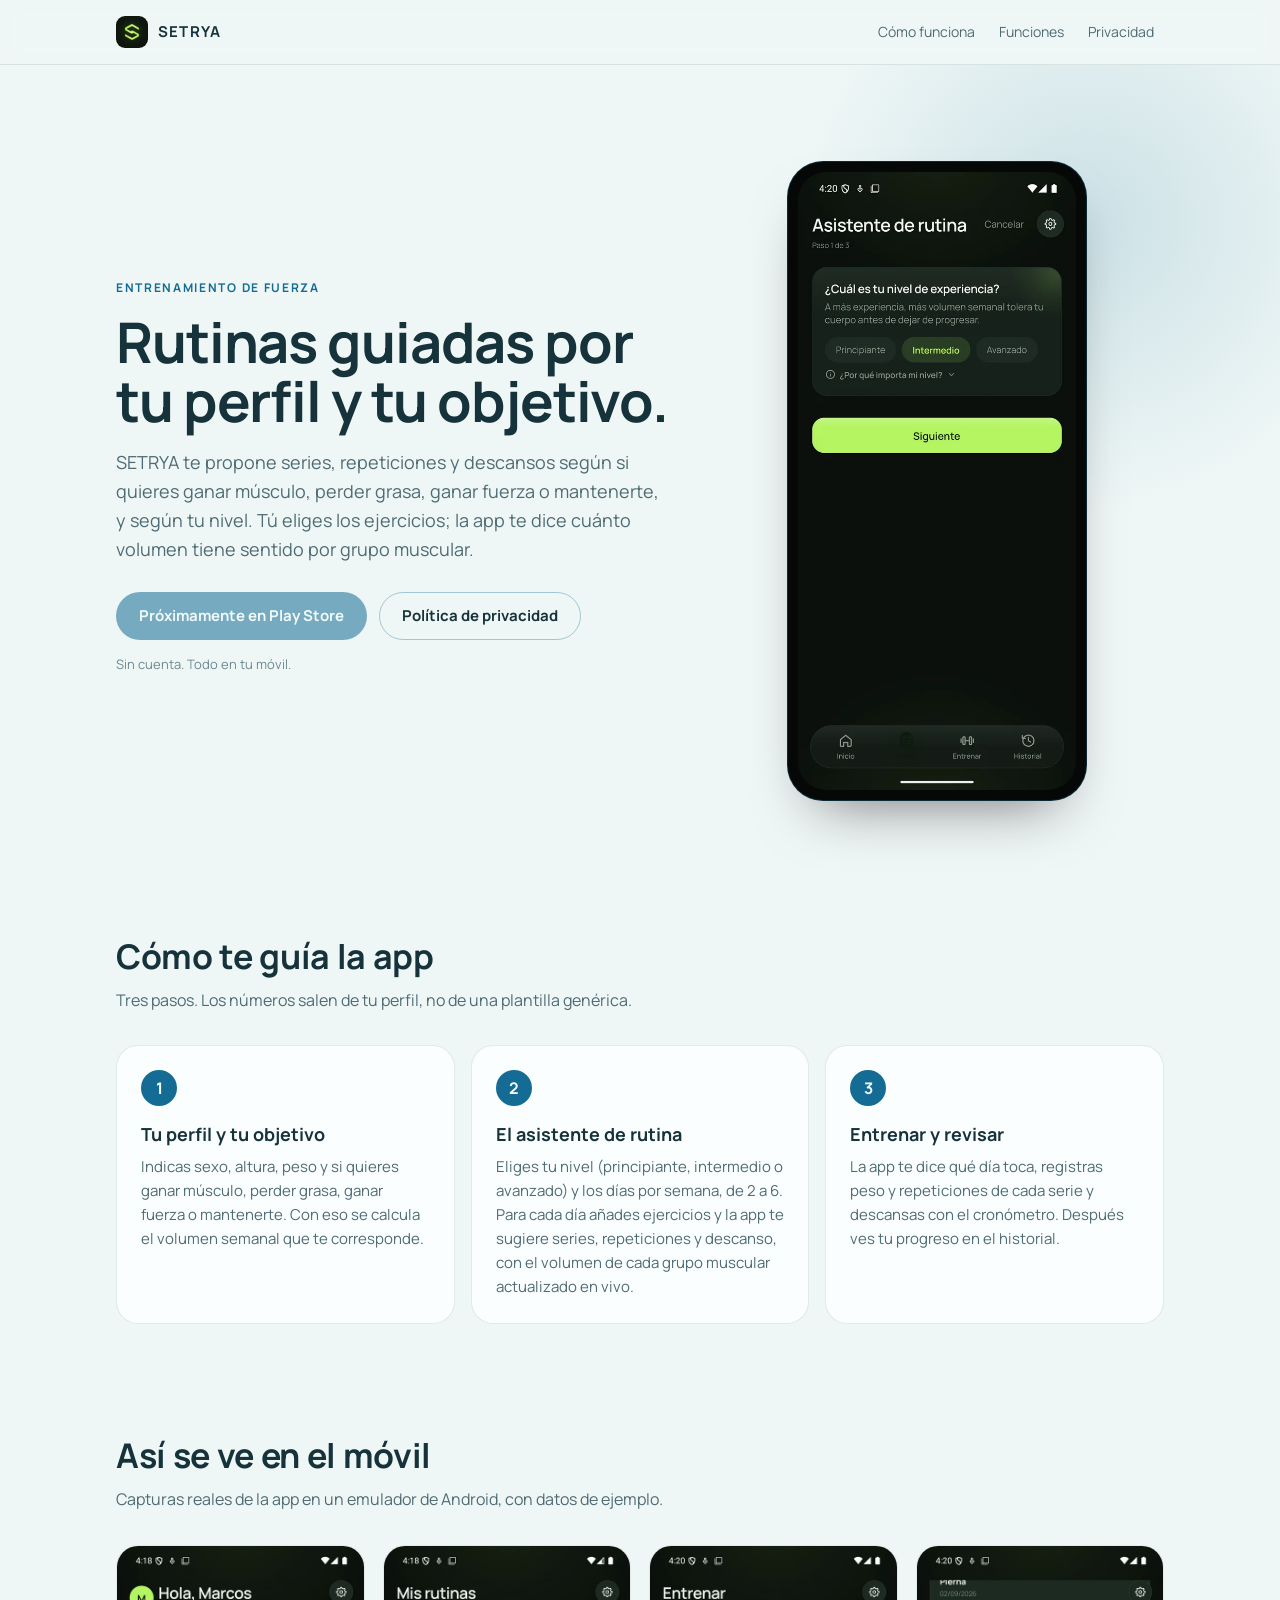
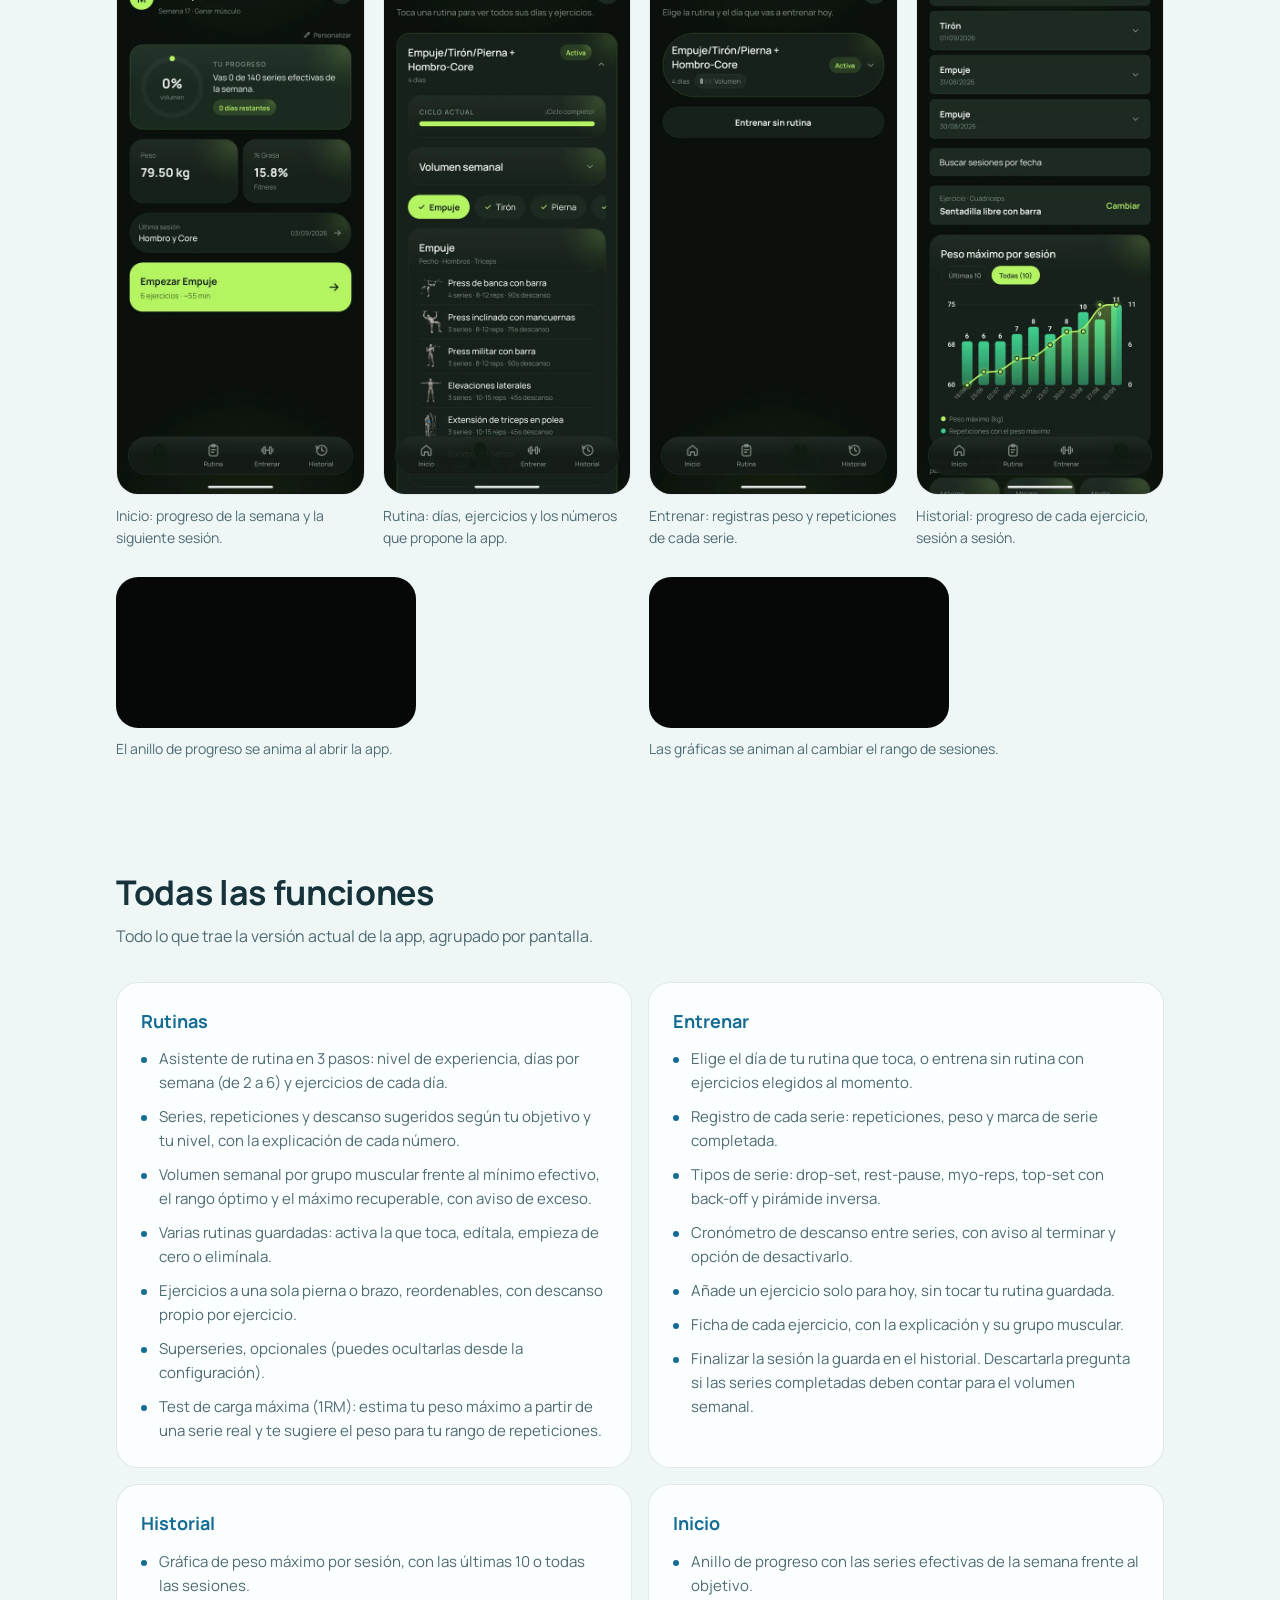
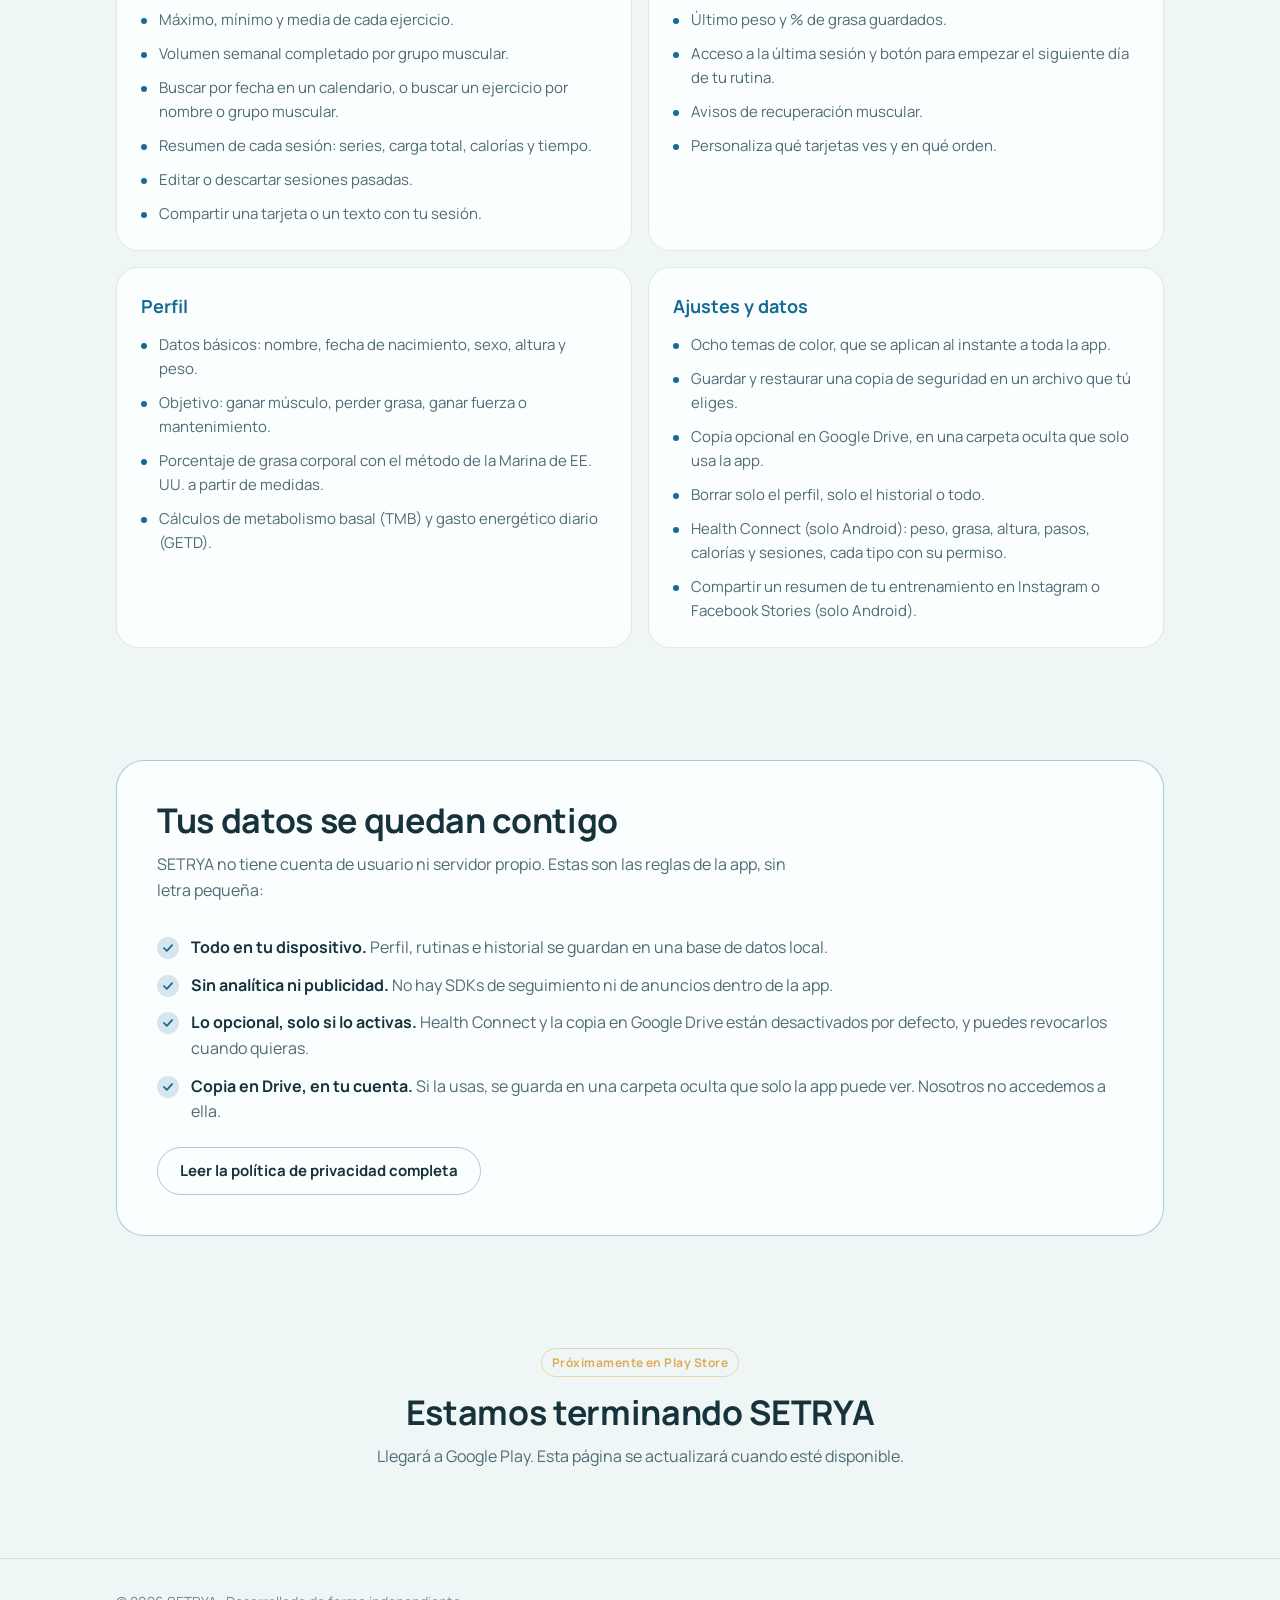
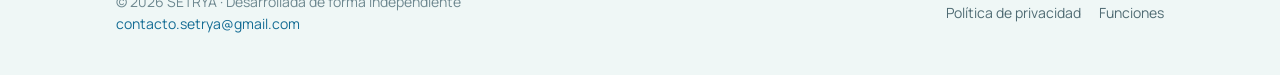
==== index.html @ f2df2ec3 "Quita el término Gratis del hero Co-Authored-By: Claude Sonnet 5 <noreply@anthropic.com>" ====
<!doctype html>
<html lang="es">
<head>
  <meta charset="utf-8">
  <meta name="viewport" content="width=device-width, initial-scale=1">
  <title>SETRYA — Rutinas guiadas por tu perfil y tu objetivo</title>
  <meta name="description" content="SETRYA te propone series, repeticiones y descansos según tu objetivo y tu nivel. Todo se guarda en tu móvil: sin cuenta, sin servidor y sin publicidad.">
  <meta name="theme-color" content="#0a100c">
  <meta property="og:title" content="SETRYA — Rutinas guiadas por tu perfil y tu objetivo">
  <meta property="og:description" content="Asistente de rutina, registro de series, descanso con aviso e historial con gráficas. Todo en tu dispositivo.">
  <meta property="og:type" content="website">
  <meta property="og:image" content="assets/capturas/asistente.webp">
  <link rel="icon" href="assets/favicon.png">
  <link rel="preconnect" href="https://fonts.googleapis.com">
  <link rel="preconnect" href="https://fonts.gstatic.com" crossorigin>
  <link href="https://fonts.googleapis.com/css2?family=Manrope:wght@400;500;600;700&display=swap" rel="stylesheet">
  <link rel="stylesheet" href="styles.css">
</head>
<body>

<header class="site-header">
  <div class="wrap">
    <a class="brand" href="./">
      <img src="assets/icon.png" alt="" width="32" height="32">
      SETRYA
    </a>
    <nav class="nav" aria-label="Principal">
      <a href="#como-funciona">Cómo funciona</a>
      <a class="hide-sm" href="#funciones">Funciones</a>
      <a href="#privacidad">Privacidad</a>
    </nav>
  </div>
</header>

<main>

  <section class="hero halo">
    <div class="wrap hero-grid">
      <div>
        <span class="overline">Entrenamiento de fuerza</span>
        <h1>Rutinas guiadas por tu perfil y tu objetivo.</h1>
        <p class="lede">SETRYA te propone series, repeticiones y descansos según si quieres ganar músculo, perder grasa, ganar fuerza o mantenerte, y según tu nivel. Tú eliges los ejercicios; la app te dice cuánto volumen tiene sentido por grupo muscular.</p>
        <div class="cta-row">
          <span class="btn btn-primary btn-disabled" aria-disabled="true">Próximamente en Play Store</span>
          <a class="btn btn-ghost" href="privacidad/">Política de privacidad</a>
        </div>
        <p class="fine">Sin cuenta. Todo en tu móvil.</p>
      </div>

      <div class="hero-visual">
        <figure class="phone">
          <img src="assets/capturas/asistente.webp" alt="Asistente de rutina de SETRYA, paso 1: elegir el nivel de experiencia" width="540" height="1200" loading="eager">
        </figure>
      </div>
    </div>
  </section>

  <section class="block" id="como-funciona">
    <div class="wrap">
      <h2>Cómo te guía la app</h2>
      <p class="section-lede">Tres pasos. Los números salen de tu perfil, no de una plantilla genérica.</p>
      <ol class="steps">
        <li>
          <span class="step-n">1</span>
          <h3>Tu perfil y tu objetivo</h3>
          <p>Indicas sexo, altura, peso y si quieres ganar músculo, perder grasa, ganar fuerza o mantenerte. Con eso se calcula el volumen semanal que te corresponde.</p>
        </li>
        <li>
          <span class="step-n">2</span>
          <h3>El asistente de rutina</h3>
          <p>Eliges tu nivel (principiante, intermedio o avanzado) y los días por semana, de 2 a 6. Para cada día añades ejercicios y la app te sugiere series, repeticiones y descanso, con el volumen de cada grupo muscular actualizado en vivo.</p>
        </li>
        <li>
          <span class="step-n">3</span>
          <h3>Entrenar y revisar</h3>
          <p>La app te dice qué día toca, registras peso y repeticiones de cada serie y descansas con el cronómetro. Después ves tu progreso en el historial.</p>
        </li>
      </ol>
    </div>
  </section>

  <section class="block" id="capturas">
    <div class="wrap">
      <h2>Así se ve en el móvil</h2>
      <p class="section-lede">Capturas reales de la app en un emulador de Android, con datos de ejemplo.</p>

      <div class="gallery">
        <figure class="shot">
          <img src="assets/capturas/inicio.webp" alt="Pantalla de Inicio con el progreso semanal y la siguiente sesión" loading="lazy" width="540" height="1200">
          <figcaption>Inicio: progreso de la semana y la siguiente sesión.</figcaption>
        </figure>
        <figure class="shot">
          <img src="assets/capturas/rutina-expandida.webp" alt="Rutina con sus días, volumen semanal y ejercicios con series, repeticiones y descanso" loading="lazy" width="540" height="1200">
          <figcaption>Rutina: días, ejercicios y los números que propone la app.</figcaption>
        </figure>
        <figure class="shot">
          <img src="assets/capturas/entrenar.webp" alt="Pantalla de Entrenar para registrar las series de cada ejercicio" loading="lazy" width="540" height="1200">
          <figcaption>Entrenar: registras peso y repeticiones de cada serie.</figcaption>
        </figure>
        <figure class="shot">
          <img src="assets/capturas/grafica-historial.webp" alt="Gráfica de peso máximo por sesión de un ejercicio, con repeticiones" loading="lazy" width="540" height="1200">
          <figcaption>Historial: progreso de cada ejercicio, sesión a sesión.</figcaption>
        </figure>
      </div>

      <div class="videos">
        <figure class="clip">
          <video src="assets/capturas/inicio-animacion.mp4" autoplay muted loop playsinline preload="metadata" aria-label="Animación del anillo de progreso en la pantalla de Inicio"></video>
          <figcaption>El anillo de progreso se anima al abrir la app.</figcaption>
        </figure>
        <figure class="clip">
          <video src="assets/capturas/grafica-animacion.mp4" autoplay muted loop playsinline preload="metadata" aria-label="Animación de la gráfica de progreso al cambiar el rango de sesiones"></video>
          <figcaption>Las gráficas se animan al cambiar el rango de sesiones.</figcaption>
        </figure>
      </div>
    </div>
  </section>

  <section class="block" id="funciones">
    <div class="wrap">
      <h2>Todas las funciones</h2>
      <p class="section-lede">Todo lo que trae la versión actual de la app, agrupado por pantalla.</p>

      <div class="feature-groups">
        <article class="group">
          <h3>Rutinas</h3>
          <ul>
            <li>Asistente de rutina en 3 pasos: nivel de experiencia, días por semana (de 2 a 6) y ejercicios de cada día.</li>
            <li>Series, repeticiones y descanso sugeridos según tu objetivo y tu nivel, con la explicación de cada número.</li>
            <li>Volumen semanal por grupo muscular frente al mínimo efectivo, el rango óptimo y el máximo recuperable, con aviso de exceso.</li>
            <li>Varias rutinas guardadas: activa la que toca, edítala, empieza de cero o elimínala.</li>
            <li>Ejercicios a una sola pierna o brazo, reordenables, con descanso propio por ejercicio.</li>
            <li>Superseries, opcionales (puedes ocultarlas desde la configuración).</li>
            <li>Test de carga máxima (1RM): estima tu peso máximo a partir de una serie real y te sugiere el peso para tu rango de repeticiones.</li>
          </ul>
        </article>

        <article class="group">
          <h3>Entrenar</h3>
          <ul>
            <li>Elige el día de tu rutina que toca, o entrena sin rutina con ejercicios elegidos al momento.</li>
            <li>Registro de cada serie: repeticiones, peso y marca de serie completada.</li>
            <li>Tipos de serie: drop-set, rest-pause, myo-reps, top-set con back-off y pirámide inversa.</li>
            <li>Cronómetro de descanso entre series, con aviso al terminar y opción de desactivarlo.</li>
            <li>Añade un ejercicio solo para hoy, sin tocar tu rutina guardada.</li>
            <li>Ficha de cada ejercicio, con la explicación y su grupo muscular.</li>
            <li>Finalizar la sesión la guarda en el historial. Descartarla pregunta si las series completadas deben contar para el volumen semanal.</li>
          </ul>
        </article>

        <article class="group">
          <h3>Historial</h3>
          <ul>
            <li>Gráfica de peso máximo por sesión, con las últimas 10 o todas las sesiones.</li>
            <li>Máximo, mínimo y media de cada ejercicio.</li>
            <li>Volumen semanal completado por grupo muscular.</li>
            <li>Buscar por fecha en un calendario, o buscar un ejercicio por nombre o grupo muscular.</li>
            <li>Resumen de cada sesión: series, carga total, calorías y tiempo.</li>
            <li>Editar o descartar sesiones pasadas.</li>
            <li>Compartir una tarjeta o un texto con tu sesión.</li>
          </ul>
        </article>

        <article class="group">
          <h3>Inicio</h3>
          <ul>
            <li>Anillo de progreso con las series efectivas de la semana frente al objetivo.</li>
            <li>Último peso y % de grasa guardados.</li>
            <li>Acceso a la última sesión y botón para empezar el siguiente día de tu rutina.</li>
            <li>Avisos de recuperación muscular.</li>
            <li>Personaliza qué tarjetas ves y en qué orden.</li>
          </ul>
        </article>

        <article class="group">
          <h3>Perfil</h3>
          <ul>
            <li>Datos básicos: nombre, fecha de nacimiento, sexo, altura y peso.</li>
            <li>Objetivo: ganar músculo, perder grasa, ganar fuerza o mantenimiento.</li>
            <li>Porcentaje de grasa corporal con el método de la Marina de EE. UU. a partir de medidas.</li>
            <li>Cálculos de metabolismo basal (TMB) y gasto energético diario (GETD).</li>
          </ul>
        </article>

        <article class="group">
          <h3>Ajustes y datos</h3>
          <ul>
            <li>Ocho temas de color, que se aplican al instante a toda la app.</li>
            <li>Guardar y restaurar una copia de seguridad en un archivo que tú eliges.</li>
            <li>Copia opcional en Google Drive, en una carpeta oculta que solo usa la app.</li>
            <li>Borrar solo el perfil, solo el historial o todo.</li>
            <li>Health Connect (solo Android): peso, grasa, altura, pasos, calorías y sesiones, cada tipo con su permiso.</li>
            <li>Compartir un resumen de tu entrenamiento en Instagram o Facebook Stories (solo Android).</li>
          </ul>
        </article>
      </div>
    </div>
  </section>

  <section class="block" id="privacidad">
    <div class="wrap">
      <div class="privacy-box">
        <h2>Tus datos se quedan contigo</h2>
        <p class="section-lede">SETRYA no tiene cuenta de usuario ni servidor propio. Estas son las reglas de la app, sin letra pequeña:</p>
        <ul class="privacy-list">
          <li><div><strong>Todo en tu dispositivo.</strong> Perfil, rutinas e historial se guardan en una base de datos local.</div></li>
          <li><div><strong>Sin analítica ni publicidad.</strong> No hay SDKs de seguimiento ni de anuncios dentro de la app.</div></li>
          <li><div><strong>Lo opcional, solo si lo activas.</strong> Health Connect y la copia en Google Drive están desactivados por defecto, y puedes revocarlos cuando quieras.</div></li>
          <li><div><strong>Copia en Drive, en tu cuenta.</strong> Si la usas, se guarda en una carpeta oculta que solo la app puede ver. Nosotros no accedemos a ella.</div></li>
        </ul>
        <a class="btn btn-ghost" href="privacidad/">Leer la política de privacidad completa</a>
      </div>
    </div>
  </section>

  <section class="block" id="proximamente">
    <div class="wrap">
      <div class="announce">
        <span class="badge">Próximamente en Play Store</span>
        <h2>Estamos terminando SETRYA</h2>
        <p class="section-lede">Llegará a Google Play. Esta página se actualizará cuando esté disponible.</p>
      </div>
    </div>
  </section>

</main>

<footer class="site-footer">
  <div class="wrap footer-row">
    <div>
      <div>© 2026 SETRYA · Desarrollada de forma independiente</div>
      <div><a href="mailto:contacto.setrya@gmail.com">contacto.setrya@gmail.com</a></div>
    </div>
    <nav class="footer-links" aria-label="Pie">
      <a href="privacidad/">Política de privacidad</a>
      <a href="#funciones">Funciones</a>
    </nav>
  </div>
</footer>

</body>
</html>
---- styles.css ----
/* Tokens tomados de src/theme/theme.ts (darkColors / claraColors) */
:root {
  --background: #0a100c;
  --surface: #16211a;
  --surface-alt: #1d2a22;
  --border: rgba(255, 255, 255, 0.06);
  --border-strong: rgba(180, 244, 97, 0.2);
  --primary: #b4f461;
  --primary-dark: #8fd94a;
  --on-primary: #0a1a0b;
  --primary-soft: rgba(180, 244, 97, 0.13);
  --accent: #e8c765;
  --text: #f2f5f0;
  --text-muted: #8b978c;
  --text-faint: #7e9184;
  --halo: rgba(180, 244, 97, 0.18);
  --radius-sm: 14px;
  --radius-md: 22px;
  --radius-lg: 28px;
  --gutter: 16px;
  --max: 1080px;
}

@media (prefers-color-scheme: light) {
  :root:not([data-theme="dark"]) {
    --background: #eff7f6;
    --surface: #fbfefe;
    --surface-alt: #dceeec;
    --border: rgba(10, 40, 45, 0.1);
    --border-strong: rgba(20, 108, 148, 0.35);
    --primary: #146c94;
    --primary-dark: #105473;
    --on-primary: #f5fdfc;
    --primary-soft: rgba(20, 108, 148, 0.16);
    --accent: #e3a857;
    --text: #16323a;
    --text-muted: #4f6b73;
    --text-faint: #6e8890;
    --halo: rgba(20, 108, 148, 0.16);
  }
}

:root[data-theme="light"] {
  --background: #eff7f6;
  --surface: #fbfefe;
  --surface-alt: #dceeec;
  --border: rgba(10, 40, 45, 0.1);
  --border-strong: rgba(20, 108, 148, 0.35);
  --primary: #146c94;
  --primary-dark: #105473;
  --on-primary: #f5fdfc;
  --primary-soft: rgba(20, 108, 148, 0.16);
  --accent: #e3a857;
  --text: #16323a;
  --text-muted: #4f6b73;
  --text-faint: #6e8890;
  --halo: rgba(20, 108, 148, 0.16);
}

* { box-sizing: border-box; }

html { -webkit-text-size-adjust: 100%; }

body {
  margin: 0;
  background: var(--background);
  color: var(--text);
  font-family: "Manrope", system-ui, -apple-system, "Segoe UI", Roboto, sans-serif;
  font-size: 16px;
  line-height: 1.6;
  overflow-x: hidden;
}

a { color: var(--primary); text-decoration: none; }
a:hover { text-decoration: underline; }
a:focus-visible, button:focus-visible { outline: 2px solid var(--primary); outline-offset: 3px; border-radius: 6px; }

img { display: block; max-width: 100%; }

.wrap {
  width: 100%;
  max-width: var(--max);
  margin: 0 auto;
  padding: 0 var(--gutter);
}

/* ---------- Halo (mismo recurso visual que components/Halo.tsx) ---------- */
.halo {
  position: relative;
  isolation: isolate;
  overflow: hidden;
}
.halo::before {
  content: "";
  position: absolute;
  inset: -20% -10% auto auto;
  width: 60vw;
  max-width: 640px;
  aspect-ratio: 1;
  background: radial-gradient(circle, var(--halo) 0%, transparent 65%);
  z-index: -1;
  pointer-events: none;
}

/* ---------- Cabecera ---------- */
.site-header {
  position: sticky;
  top: 0;
  z-index: 10;
  background: color-mix(in srgb, var(--background) 88%, transparent);
  backdrop-filter: blur(10px);
  -webkit-backdrop-filter: blur(10px);
  border-bottom: 1px solid var(--border);
}
.site-header .wrap {
  display: flex;
  align-items: center;
  justify-content: space-between;
  height: 64px;
  gap: 12px;
}
.brand {
  display: inline-flex;
  align-items: center;
  gap: 10px;
  color: var(--text);
  font-weight: 700;
  letter-spacing: 0.08em;
  font-size: 15px;
}
.brand:hover { text-decoration: none; }
.brand img { width: 32px; height: 32px; border-radius: 9px; }
.nav { display: flex; align-items: center; gap: 4px; }
.nav a {
  color: var(--text-muted);
  font-size: 14px;
  padding: 8px 10px;
  border-radius: 999px;
}
.nav a:hover { color: var(--text); text-decoration: none; }
.nav a.current { color: var(--text); background: var(--surface-alt); }

/* ---------- Botones ---------- */
.btn {
  display: inline-flex;
  align-items: center;
  justify-content: center;
  gap: 8px;
  min-height: 48px;
  padding: 0 22px;
  border-radius: 999px;
  font: inherit;
  font-weight: 700;
  font-size: 15px;
  border: 1px solid transparent;
  cursor: pointer;
  transition: transform 0.15s ease, background 0.15s ease;
}
.btn:hover { text-decoration: none; transform: translateY(-1px); }
.btn-primary { background: var(--primary); color: var(--on-primary); }
.btn-primary:hover { background: var(--primary-dark); }
.btn-ghost { background: transparent; color: var(--text); border-color: var(--border-strong); }
.btn-ghost:hover { background: var(--primary-soft); }
.btn-disabled { opacity: 0.55; cursor: default; pointer-events: none; }

.nav-soon {
  color: var(--text-faint);
  font-size: 13px;
  padding: 8px 10px;
  border: 1px dashed var(--border-strong);
  border-radius: 999px;
}

.announce { text-align: center; max-width: 620px; margin: 0 auto; }
.announce .badge { margin: 0 auto 16px; display: inline-block; }
.announce .section-lede { margin-left: auto; margin-right: auto; }

/* ---------- Hero ---------- */
.hero { padding: 64px 0 56px; }
.hero-grid {
  display: grid;
  gap: 40px;
  align-items: center;
  grid-template-columns: 1fr;
}
.overline {
  display: inline-block;
  color: var(--primary);
  font-size: 12px;
  font-weight: 700;
  letter-spacing: 0.14em;
  text-transform: uppercase;
  margin: 0 0 14px;
}
h1 {
  font-size: clamp(34px, 6vw, 56px);
  line-height: 1.06;
  letter-spacing: -0.02em;
  font-weight: 700;
  margin: 0 0 18px;
}
.lede {
  font-size: 18px;
  color: var(--text-muted);
  max-width: 34em;
  margin: 0 0 28px;
}
.cta-row { display: flex; flex-wrap: wrap; gap: 12px; }
.fine { font-size: 13px; color: var(--text-faint); margin-top: 14px; }

.hero-visual {
  position: relative;
  display: grid;
  place-items: center;
}
.app-card {
  width: min(100%, 320px);
  background: var(--surface);
  border: 1px solid var(--border);
  border-radius: var(--radius-lg);
  padding: 22px;
  box-shadow: 0 30px 60px -30px rgba(0, 0, 0, 0.5);
}
.app-card-head { display: flex; align-items: center; gap: 12px; margin-bottom: 16px; }
.app-card-head img { width: 44px; height: 44px; border-radius: 12px; }
.app-card-title { font-weight: 700; font-size: 16px; line-height: 1.2; }
.app-card-sub { font-size: 12px; color: var(--text-faint); }
.ex-list { list-style: none; margin: 0; padding: 0; display: grid; gap: 8px; }
.ex-list li {
  display: flex;
  justify-content: space-between;
  gap: 12px;
  font-size: 14px;
  padding: 12px 14px;
  border-radius: var(--radius-sm);
  background: var(--surface-alt);
  border: 1px solid var(--border);
}
.ex-list li span:last-child { color: var(--text-muted); white-space: nowrap; }
.ex-list li .done { color: var(--primary); font-weight: 700; }
.set-row {
  margin-top: 14px;
  display: flex;
  justify-content: space-between;
  font-size: 13px;
  color: var(--text-muted);
  border-top: 1px solid var(--border);
  padding-top: 12px;
}
.set-row strong { color: var(--primary); font-weight: 700; }

/* ---------- Secciones ---------- */
section.block { padding: 56px 0; }
h2 {
  font-size: clamp(24px, 4vw, 34px);
  letter-spacing: -0.01em;
  line-height: 1.15;
  margin: 0 0 12px;
  font-weight: 700;
}
.section-lede { color: var(--text-muted); max-width: 40em; margin: 0 0 32px; }

.features {
  display: grid;
  gap: 16px;
  grid-template-columns: 1fr;
}
.feature {
  background: var(--surface);
  border: 1px solid var(--border);
  border-radius: var(--radius-md);
  padding: 24px;
}
.feature-icon {
  width: 40px;
  height: 40px;
  border-radius: 12px;
  background: var(--primary-soft);
  color: var(--primary);
  display: grid;
  place-items: center;
  margin-bottom: 16px;
  font-weight: 700;
}
.feature h3 { margin: 0 0 6px; font-size: 18px; }
.feature p { margin: 0; color: var(--text-muted); font-size: 15px; }

.privacy-box {
  background: var(--surface);
  border: 1px solid var(--border-strong);
  border-radius: var(--radius-lg);
  padding: 28px;
}
.privacy-list { list-style: none; padding: 0; margin: 0 0 22px; display: grid; gap: 12px; }
.privacy-list li {
  display: flex;
  align-items: flex-start;
  gap: 12px;
  color: var(--text-muted);
}
.privacy-list li::before {
  content: "";
  flex: 0 0 22px;
  width: 22px;
  height: 22px;
  margin-top: 2px;
  border-radius: 50%;
  background: var(--primary-soft) url("data:image/svg+xml,%3Csvg xmlns='http://www.w3.org/2000/svg' viewBox='0 0 24 24' fill='none' stroke='%23146c94' stroke-width='3' stroke-linecap='round' stroke-linejoin='round'%3E%3Cpath d='M5 12l5 5 9-10'/%3E%3C/svg%3E") center / 14px no-repeat;
}
.privacy-list strong { color: var(--text); }

.download-grid { display: grid; gap: 16px; grid-template-columns: 1fr; }
.download-card {
  background: var(--surface);
  border: 1px solid var(--border);
  border-radius: var(--radius-md);
  padding: 24px;
  display: flex;
  flex-direction: column;
  gap: 14px;
}
.download-card h3 { margin: 0; font-size: 18px; }
.download-card p { margin: 0; color: var(--text-muted); font-size: 15px; flex: 1; }
.badge {
  align-self: flex-start;
  font-size: 12px;
  font-weight: 700;
  letter-spacing: 0.04em;
  color: var(--accent);
  border: 1px solid color-mix(in srgb, var(--accent) 45%, transparent);
  padding: 4px 10px;
  border-radius: 999px;
}

/* ---------- Página de privacidad ---------- */
.doc { padding: 56px 0 72px; }
.doc-head { margin-bottom: 36px; }
.doc-meta { color: var(--text-faint); font-size: 14px; margin: 0; }
.doc article { max-width: 760px; }
.doc h2 { font-size: 22px; margin: 44px 0 12px; }
.doc h3 { font-size: 17px; margin: 28px 0 8px; }
.doc p, .doc li { color: var(--text-muted); }
.doc p { margin: 0 0 14px; }
.doc ul { padding-left: 20px; margin: 0 0 14px; }
.doc li { margin-bottom: 6px; }
.doc strong { color: var(--text); }
.doc table {
  width: 100%;
  border-collapse: collapse;
  margin: 8px 0 18px;
  font-size: 15px;
  display: block;
  overflow-x: auto;
}
.doc th, .doc td { text-align: left; padding: 10px 12px; border-bottom: 1px solid var(--border); }
.doc th { color: var(--text); font-weight: 600; }
.doc td { color: var(--text-muted); }
.callout {
  background: var(--primary-soft);
  border-left: 3px solid var(--primary);
  border-radius: var(--radius-sm);
  padding: 16px 18px;
  margin: 0 0 18px;
  color: var(--text);
}
.callout p { color: var(--text); margin: 0; }

/* ---------- Pie ---------- */
.site-footer {
  border-top: 1px solid var(--border);
  padding: 32px 0 40px;
  color: var(--text-faint);
  font-size: 14px;
}
.footer-row { display: flex; flex-wrap: wrap; justify-content: space-between; gap: 16px; align-items: center; }
.footer-links { display: flex; flex-wrap: wrap; gap: 18px; }
.footer-links a { color: var(--text-muted); }

/* ---------- Responsive ---------- */
@media (min-width: 760px) {
  .hero { padding: 96px 0 80px; }
  .hero-grid { grid-template-columns: 1.1fr 0.9fr; }
  .features { grid-template-columns: repeat(2, 1fr); }
  .download-grid { grid-template-columns: repeat(2, 1fr); }
  .privacy-box { padding: 40px; }
}
@media (min-width: 1000px) {
  .features { grid-template-columns: repeat(4, 1fr); }
}
@media (max-width: 420px) {
  .nav a.hide-sm { display: none; }
}

/* ---------- Teléfono (hero) ---------- */
.phone {
  margin: 0;
  width: min(100%, 300px);
  border-radius: 36px;
  padding: 10px;
  background: #050806;
  border: 1px solid var(--border-strong);
  box-shadow: 0 30px 60px -30px rgba(0, 0, 0, 0.55);
}
.phone img { width: 100%; height: auto; border-radius: 28px; }

/* ---------- Pasos ---------- */
.steps {
  list-style: none;
  margin: 0;
  padding: 0;
  display: grid;
  gap: 16px;
  grid-template-columns: 1fr;
  counter-reset: none;
}
.steps li {
  background: var(--surface);
  border: 1px solid var(--border);
  border-radius: var(--radius-md);
  padding: 24px;
}
.step-n {
  display: inline-grid;
  place-items: center;
  width: 36px;
  height: 36px;
  border-radius: 50%;
  background: var(--primary);
  color: var(--on-primary);
  font-weight: 700;
  margin-bottom: 14px;
}
.steps h3 { margin: 0 0 6px; font-size: 18px; }
.steps p { margin: 0; color: var(--text-muted); font-size: 15px; }

/* ---------- Galería ---------- */
.gallery {
  display: grid;
  gap: 18px;
  grid-template-columns: repeat(2, 1fr);
}
.shot { margin: 0; }
.shot img {
  width: 100%;
  height: auto;
  border-radius: var(--radius-md);
  border: 1px solid var(--border);
  background: var(--surface);
}
.shot figcaption, .clip figcaption {
  margin-top: 10px;
  font-size: 14px;
  color: var(--text-muted);
}
.videos {
  display: grid;
  gap: 18px;
  grid-template-columns: 1fr;
  margin-top: 28px;
}
.clip { margin: 0; }
.clip video {
  width: 100%;
  max-width: 300px;
  height: auto;
  display: block;
  border-radius: var(--radius-md);
  border: 1px solid var(--border);
  background: #050806;
}

/* ---------- Lista de funciones ---------- */
.feature-groups {
  display: grid;
  gap: 16px;
  grid-template-columns: 1fr;
}
.group {
  background: var(--surface);
  border: 1px solid var(--border);
  border-radius: var(--radius-md);
  padding: 24px;
}
.group h3 { margin: 0 0 12px; font-size: 18px; color: var(--primary); }
.group ul { list-style: none; margin: 0; padding: 0; display: grid; gap: 10px; }
.group li {
  position: relative;
  padding-left: 18px;
  color: var(--text-muted);
  font-size: 15px;
}
.group li::before {
  content: "";
  position: absolute;
  left: 0;
  top: 0.65em;
  width: 6px;
  height: 6px;
  border-radius: 50%;
  background: var(--primary);
}

@media (min-width: 760px) {
  .gallery { grid-template-columns: repeat(4, 1fr); }
  .videos { grid-template-columns: 1fr 1fr; }
  .steps { grid-template-columns: repeat(3, 1fr); }
  .feature-groups { grid-template-columns: repeat(2, 1fr); }
  .phone { width: 300px; }
}

@media (prefers-reduced-motion: reduce) {
  * { transition: none !important; }
}
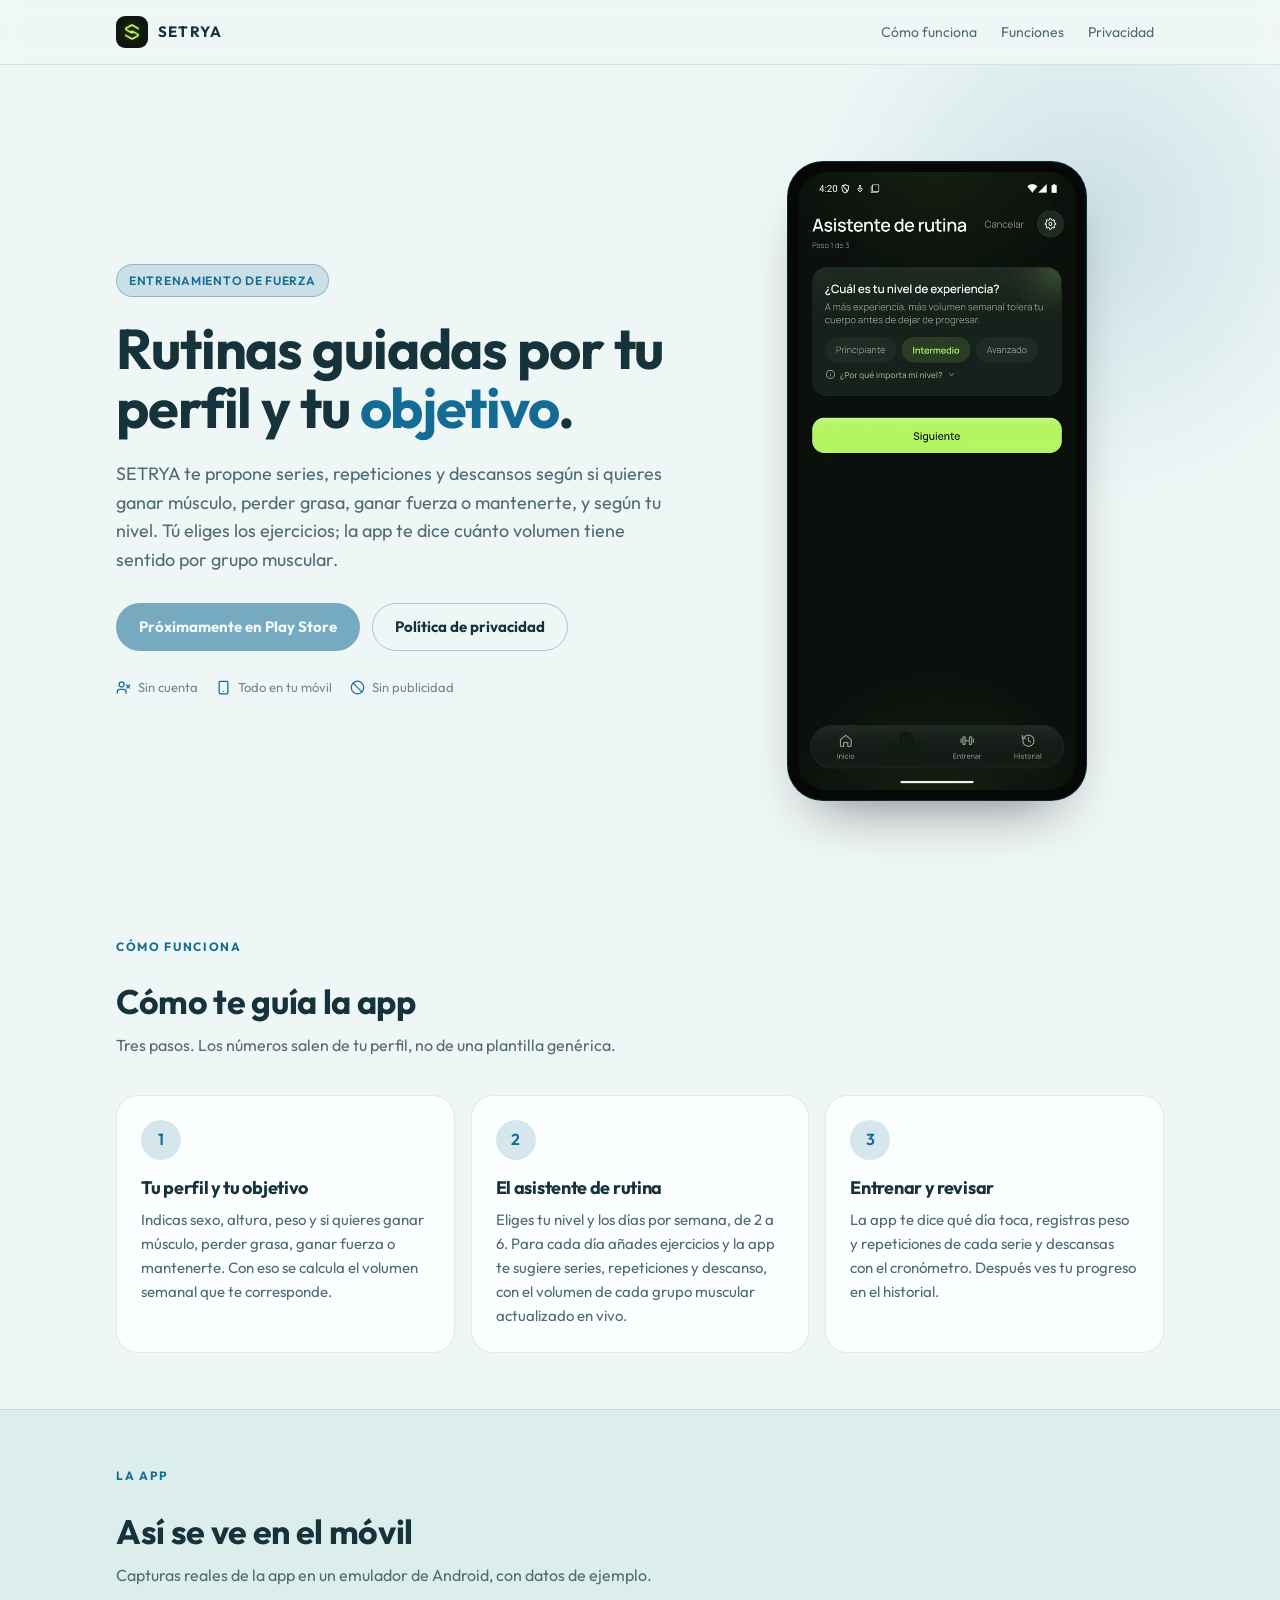
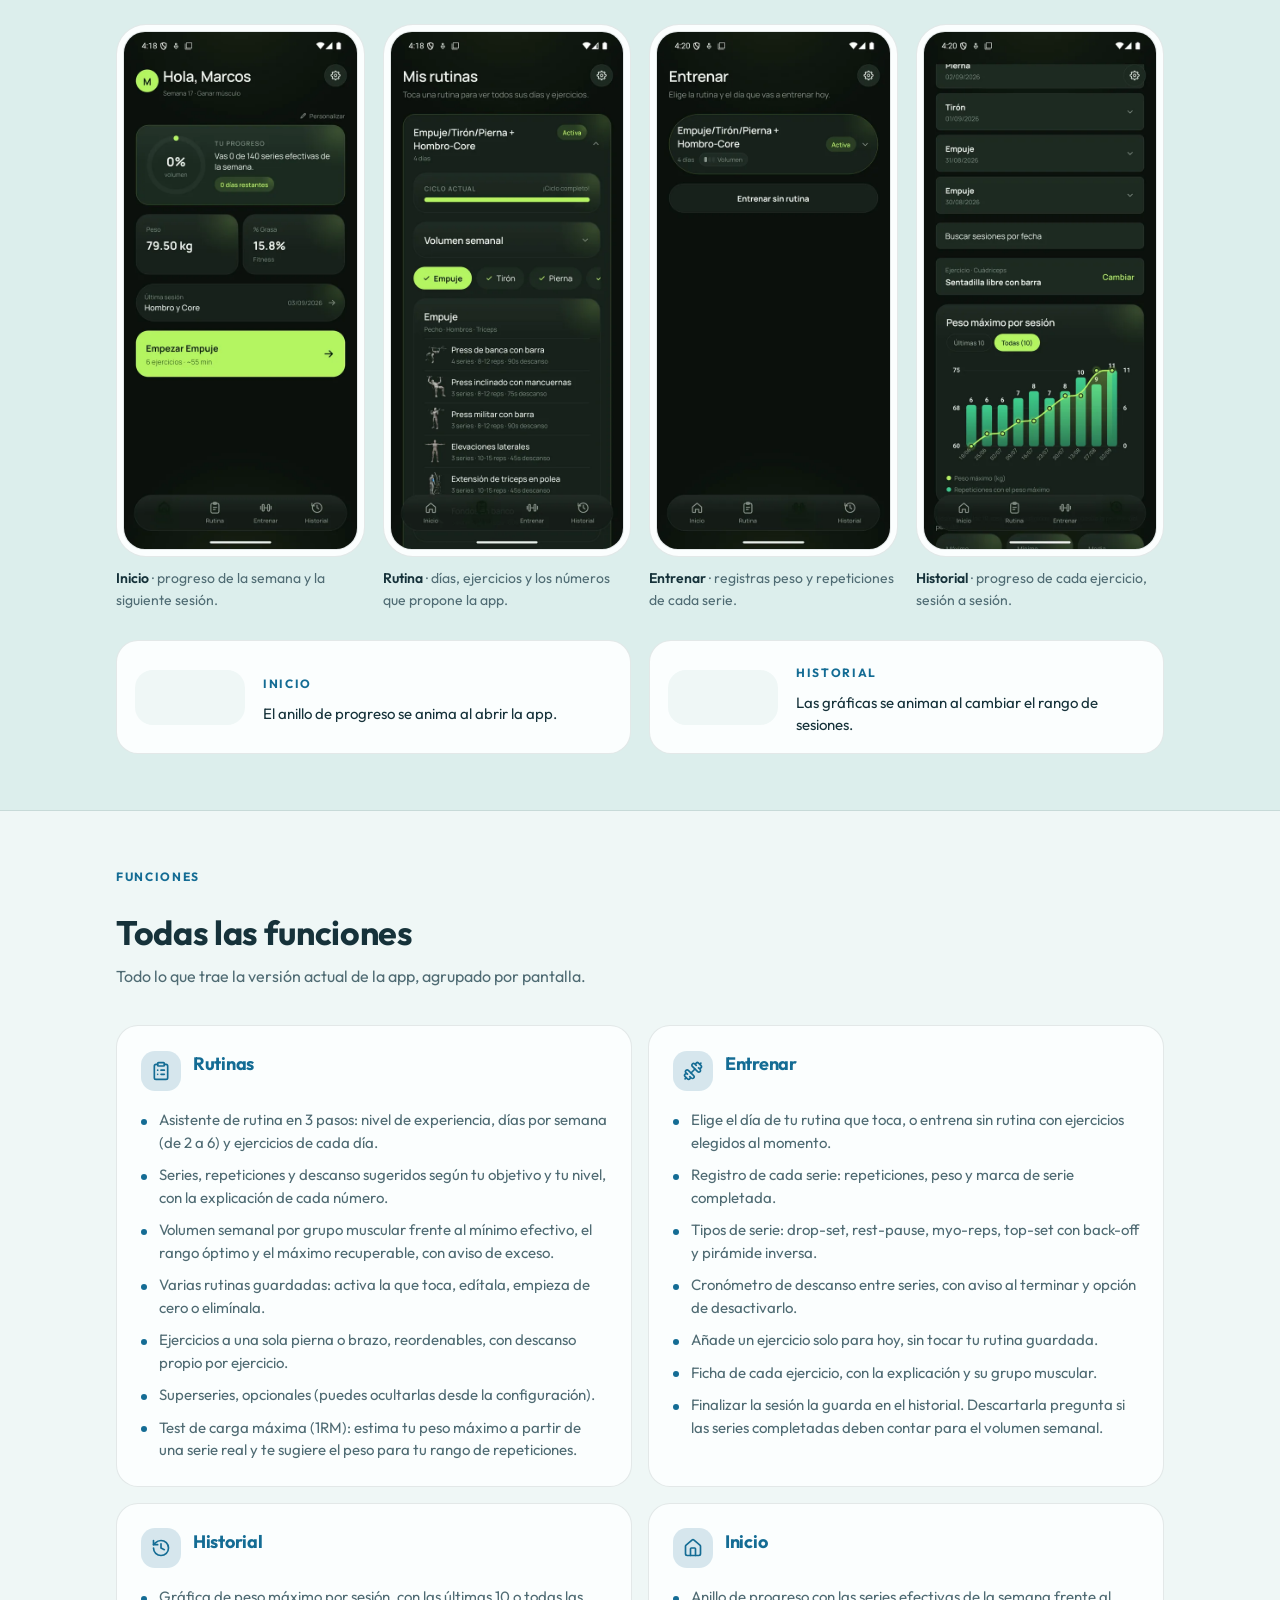
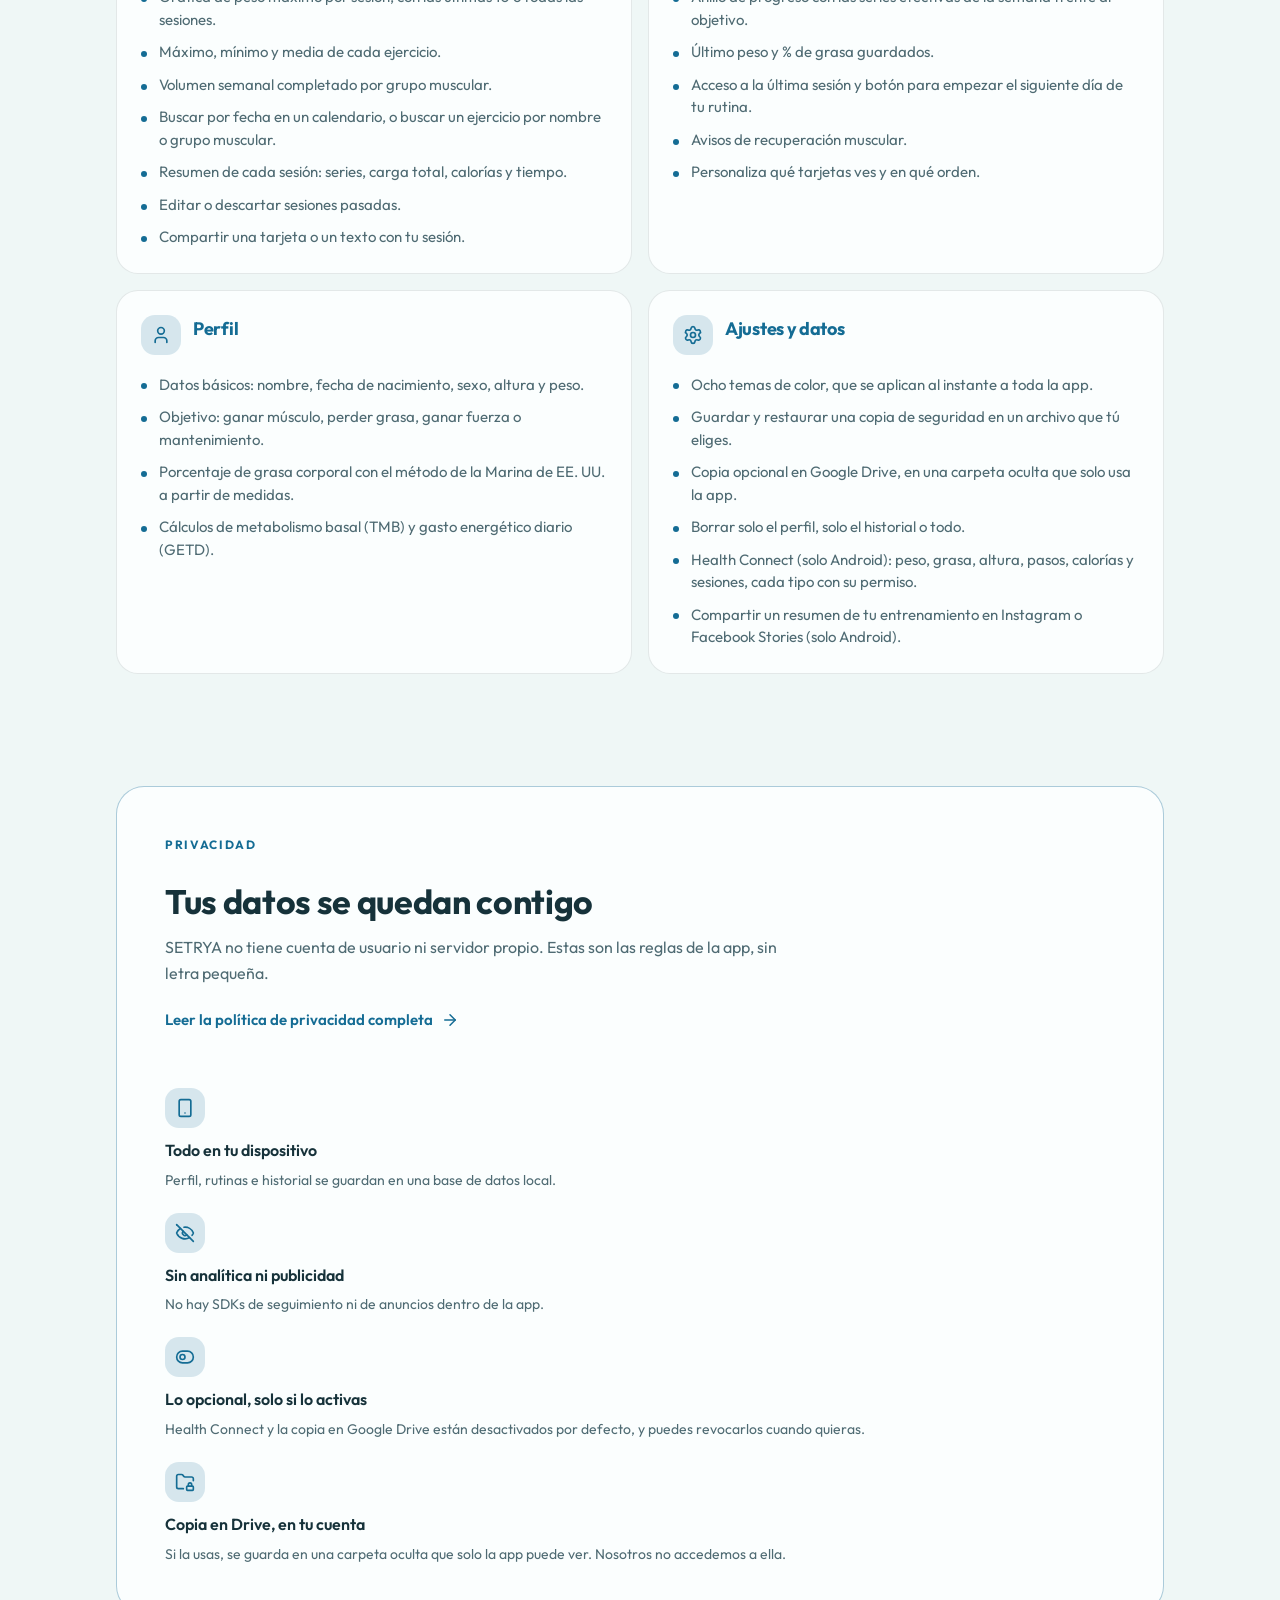
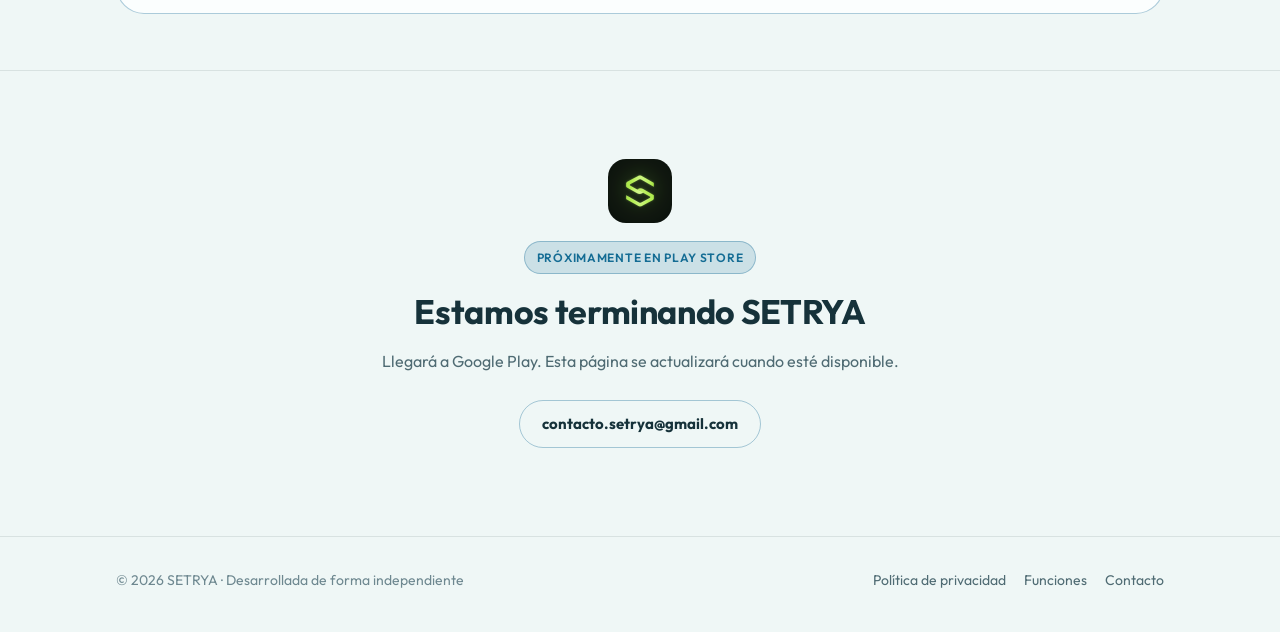
==== commit 541da2ff: "Aplica el diseño de Claude Design a la landing (estructura, copy y tipografía Outfit) Co-Authored-By" ====
--- a/index.html
+++ b/index.html
@@ -13,7 +13,7 @@
   <link rel="icon" href="assets/favicon.png">
   <link rel="preconnect" href="https://fonts.googleapis.com">
   <link rel="preconnect" href="https://fonts.gstatic.com" crossorigin>
-  <link href="https://fonts.googleapis.com/css2?family=Manrope:wght@400;500;600;700&display=swap" rel="stylesheet">
+  <link href="https://fonts.googleapis.com/css2?family=Outfit:wght@400;500;600;700&display=swap" rel="stylesheet">
   <link rel="stylesheet" href="styles.css">
 </head>
 <body>
@@ -36,20 +36,24 @@
 
   <section class="hero halo">
     <div class="wrap hero-grid">
-      <div>
-        <span class="overline">Entrenamiento de fuerza</span>
-        <h1>Rutinas guiadas por tu perfil y tu objetivo.</h1>
+      <div class="hero-copy">
+        <span class="pill">Entrenamiento de fuerza</span>
+        <h1>Rutinas guiadas por tu perfil y tu <span class="accent">objetivo</span>.</h1>
         <p class="lede">SETRYA te propone series, repeticiones y descansos según si quieres ganar músculo, perder grasa, ganar fuerza o mantenerte, y según tu nivel. Tú eliges los ejercicios; la app te dice cuánto volumen tiene sentido por grupo muscular.</p>
         <div class="cta-row">
           <span class="btn btn-primary btn-disabled" aria-disabled="true">Próximamente en Play Store</span>
           <a class="btn btn-ghost" href="privacidad/">Política de privacidad</a>
         </div>
-        <p class="fine">Sin cuenta. Todo en tu móvil.</p>
+        <ul class="trust">
+          <li><span class="ic" style="--icon:url(assets/icons/user-x.svg)"></span>Sin cuenta</li>
+          <li><span class="ic" style="--icon:url(assets/icons/smartphone.svg)"></span>Todo en tu móvil</li>
+          <li><span class="ic" style="--icon:url(assets/icons/ban.svg)"></span>Sin publicidad</li>
+        </ul>
       </div>
 
       <div class="hero-visual">
         <figure class="phone">
-          <img src="assets/capturas/asistente.webp" alt="Asistente de rutina de SETRYA, paso 1: elegir el nivel de experiencia" width="540" height="1200" loading="eager">
+          <img src="assets/capturas/asistente.webp" alt="Asistente de rutina de SETRYA, paso 1: elegir el nivel de experiencia" width="540" height="1200">
         </figure>
       </div>
     </div>
@@ -57,20 +61,23 @@
 
   <section class="block" id="como-funciona">
     <div class="wrap">
-      <h2>Cómo te guía la app</h2>
-      <p class="section-lede">Tres pasos. Los números salen de tu perfil, no de una plantilla genérica.</p>
+      <div class="head">
+        <span class="overline">Cómo funciona</span>
+        <h2>Cómo te guía la app</h2>
+        <p class="section-lede">Tres pasos. Los números salen de tu perfil, no de una plantilla genérica.</p>
+      </div>
       <ol class="steps">
-        <li>
+        <li class="card">
           <span class="step-n">1</span>
           <h3>Tu perfil y tu objetivo</h3>
           <p>Indicas sexo, altura, peso y si quieres ganar músculo, perder grasa, ganar fuerza o mantenerte. Con eso se calcula el volumen semanal que te corresponde.</p>
         </li>
-        <li>
+        <li class="card">
           <span class="step-n">2</span>
           <h3>El asistente de rutina</h3>
-          <p>Eliges tu nivel (principiante, intermedio o avanzado) y los días por semana, de 2 a 6. Para cada día añades ejercicios y la app te sugiere series, repeticiones y descanso, con el volumen de cada grupo muscular actualizado en vivo.</p>
+          <p>Eliges tu nivel y los días por semana, de 2 a 6. Para cada día añades ejercicios y la app te sugiere series, repeticiones y descanso, con el volumen de cada grupo muscular actualizado en vivo.</p>
         </li>
-        <li>
+        <li class="card">
           <span class="step-n">3</span>
           <h3>Entrenar y revisar</h3>
           <p>La app te dice qué día toca, registras peso y repeticiones de cada serie y descansas con el cronómetro. Después ves tu progreso en el historial.</p>
@@ -79,51 +86,63 @@
     </div>
   </section>
 
-  <section class="block" id="capturas">
-    <div class="wrap">
-      <h2>Así se ve en el móvil</h2>
-      <p class="section-lede">Capturas reales de la app en un emulador de Android, con datos de ejemplo.</p>
+  <section class="block band" id="capturas">
+    <div class="wrap">
+      <div class="head">
+        <span class="overline">La app</span>
+        <h2>Así se ve en el móvil</h2>
+        <p class="section-lede">Capturas reales de la app en un emulador de Android, con datos de ejemplo.</p>
+      </div>
 
       <div class="gallery">
         <figure class="shot">
-          <img src="assets/capturas/inicio.webp" alt="Pantalla de Inicio con el progreso semanal y la siguiente sesión" loading="lazy" width="540" height="1200">
-          <figcaption>Inicio: progreso de la semana y la siguiente sesión.</figcaption>
-        </figure>
-        <figure class="shot">
-          <img src="assets/capturas/rutina-expandida.webp" alt="Rutina con sus días, volumen semanal y ejercicios con series, repeticiones y descanso" loading="lazy" width="540" height="1200">
-          <figcaption>Rutina: días, ejercicios y los números que propone la app.</figcaption>
-        </figure>
-        <figure class="shot">
-          <img src="assets/capturas/entrenar.webp" alt="Pantalla de Entrenar para registrar las series de cada ejercicio" loading="lazy" width="540" height="1200">
-          <figcaption>Entrenar: registras peso y repeticiones de cada serie.</figcaption>
-        </figure>
-        <figure class="shot">
-          <img src="assets/capturas/grafica-historial.webp" alt="Gráfica de peso máximo por sesión de un ejercicio, con repeticiones" loading="lazy" width="540" height="1200">
-          <figcaption>Historial: progreso de cada ejercicio, sesión a sesión.</figcaption>
+          <div class="shot-frame"><img src="assets/capturas/inicio.webp" alt="Pantalla de Inicio con el progreso semanal y la siguiente sesión" loading="lazy" width="540" height="1200"></div>
+          <figcaption><strong>Inicio</strong> · progreso de la semana y la siguiente sesión.</figcaption>
+        </figure>
+        <figure class="shot">
+          <div class="shot-frame"><img src="assets/capturas/rutina-expandida.webp" alt="Rutina con sus días, volumen semanal y ejercicios" loading="lazy" width="540" height="1200"></div>
+          <figcaption><strong>Rutina</strong> · días, ejercicios y los números que propone la app.</figcaption>
+        </figure>
+        <figure class="shot">
+          <div class="shot-frame"><img src="assets/capturas/entrenar.webp" alt="Pantalla de Entrenar para registrar las series" loading="lazy" width="540" height="1200"></div>
+          <figcaption><strong>Entrenar</strong> · registras peso y repeticiones de cada serie.</figcaption>
+        </figure>
+        <figure class="shot">
+          <div class="shot-frame"><img src="assets/capturas/grafica-historial.webp" alt="Gráfica de peso máximo por sesión de un ejercicio" loading="lazy" width="540" height="1200"></div>
+          <figcaption><strong>Historial</strong> · progreso de cada ejercicio, sesión a sesión.</figcaption>
         </figure>
       </div>
 
       <div class="videos">
-        <figure class="clip">
+        <div class="card clip">
           <video src="assets/capturas/inicio-animacion.mp4" autoplay muted loop playsinline preload="metadata" aria-label="Animación del anillo de progreso en la pantalla de Inicio"></video>
-          <figcaption>El anillo de progreso se anima al abrir la app.</figcaption>
-        </figure>
-        <figure class="clip">
+          <div>
+            <span class="overline">Inicio</span>
+            <p>El anillo de progreso se anima al abrir la app.</p>
+          </div>
+        </div>
+        <div class="card clip">
           <video src="assets/capturas/grafica-animacion.mp4" autoplay muted loop playsinline preload="metadata" aria-label="Animación de la gráfica de progreso al cambiar el rango de sesiones"></video>
-          <figcaption>Las gráficas se animan al cambiar el rango de sesiones.</figcaption>
-        </figure>
+          <div>
+            <span class="overline">Historial</span>
+            <p>Las gráficas se animan al cambiar el rango de sesiones.</p>
+          </div>
+        </div>
       </div>
     </div>
   </section>
 
   <section class="block" id="funciones">
     <div class="wrap">
-      <h2>Todas las funciones</h2>
-      <p class="section-lede">Todo lo que trae la versión actual de la app, agrupado por pantalla.</p>
+      <div class="head">
+        <span class="overline">Funciones</span>
+        <h2>Todas las funciones</h2>
+        <p class="section-lede">Todo lo que trae la versión actual de la app, agrupado por pantalla.</p>
+      </div>
 
       <div class="feature-groups">
-        <article class="group">
-          <h3>Rutinas</h3>
+        <article class="card group">
+          <div class="group-head"><span class="ic-box"><span class="ic" style="--icon:url(assets/icons/clipboard-list.svg)"></span></span><h3>Rutinas</h3></div>
           <ul>
             <li>Asistente de rutina en 3 pasos: nivel de experiencia, días por semana (de 2 a 6) y ejercicios de cada día.</li>
             <li>Series, repeticiones y descanso sugeridos según tu objetivo y tu nivel, con la explicación de cada número.</li>
@@ -135,8 +154,8 @@
           </ul>
         </article>
 
-        <article class="group">
-          <h3>Entrenar</h3>
+        <article class="card group">
+          <div class="group-head"><span class="ic-box"><span class="ic" style="--icon:url(assets/icons/dumbbell.svg)"></span></span><h3>Entrenar</h3></div>
           <ul>
             <li>Elige el día de tu rutina que toca, o entrena sin rutina con ejercicios elegidos al momento.</li>
             <li>Registro de cada serie: repeticiones, peso y marca de serie completada.</li>
@@ -148,8 +167,8 @@
           </ul>
         </article>
 
-        <article class="group">
-          <h3>Historial</h3>
+        <article class="card group">
+          <div class="group-head"><span class="ic-box"><span class="ic" style="--icon:url(assets/icons/history.svg)"></span></span><h3>Historial</h3></div>
           <ul>
             <li>Gráfica de peso máximo por sesión, con las últimas 10 o todas las sesiones.</li>
             <li>Máximo, mínimo y media de cada ejercicio.</li>
@@ -161,8 +180,8 @@
           </ul>
         </article>
 
-        <article class="group">
-          <h3>Inicio</h3>
+        <article class="card group">
+          <div class="group-head"><span class="ic-box"><span class="ic" style="--icon:url(assets/icons/house.svg)"></span></span><h3>Inicio</h3></div>
           <ul>
             <li>Anillo de progreso con las series efectivas de la semana frente al objetivo.</li>
             <li>Último peso y % de grasa guardados.</li>
@@ -172,8 +191,8 @@
           </ul>
         </article>
 
-        <article class="group">
-          <h3>Perfil</h3>
+        <article class="card group">
+          <div class="group-head"><span class="ic-box"><span class="ic" style="--icon:url(assets/icons/user.svg)"></span></span><h3>Perfil</h3></div>
           <ul>
             <li>Datos básicos: nombre, fecha de nacimiento, sexo, altura y peso.</li>
             <li>Objetivo: ganar músculo, perder grasa, ganar fuerza o mantenimiento.</li>
@@ -182,8 +201,8 @@
           </ul>
         </article>
 
-        <article class="group">
-          <h3>Ajustes y datos</h3>
+        <article class="card group">
+          <div class="group-head"><span class="ic-box"><span class="ic" style="--icon:url(assets/icons/settings.svg)"></span></span><h3>Ajustes y datos</h3></div>
           <ul>
             <li>Ocho temas de color, que se aplican al instante a toda la app.</li>
             <li>Guardar y restaurar una copia de seguridad en un archivo que tú eliges.</li>
@@ -200,26 +219,45 @@
   <section class="block" id="privacidad">
     <div class="wrap">
       <div class="privacy-box">
-        <h2>Tus datos se quedan contigo</h2>
-        <p class="section-lede">SETRYA no tiene cuenta de usuario ni servidor propio. Estas son las reglas de la app, sin letra pequeña:</p>
-        <ul class="privacy-list">
-          <li><div><strong>Todo en tu dispositivo.</strong> Perfil, rutinas e historial se guardan en una base de datos local.</div></li>
-          <li><div><strong>Sin analítica ni publicidad.</strong> No hay SDKs de seguimiento ni de anuncios dentro de la app.</div></li>
-          <li><div><strong>Lo opcional, solo si lo activas.</strong> Health Connect y la copia en Google Drive están desactivados por defecto, y puedes revocarlos cuando quieras.</div></li>
-          <li><div><strong>Copia en Drive, en tu cuenta.</strong> Si la usas, se guarda en una carpeta oculta que solo la app puede ver. Nosotros no accedemos a ella.</div></li>
-        </ul>
-        <a class="btn btn-ghost" href="privacidad/">Leer la política de privacidad completa</a>
-      </div>
-    </div>
-  </section>
-
-  <section class="block" id="proximamente">
-    <div class="wrap">
-      <div class="announce">
-        <span class="badge">Próximamente en Play Store</span>
-        <h2>Estamos terminando SETRYA</h2>
-        <p class="section-lede">Llegará a Google Play. Esta página se actualizará cuando esté disponible.</p>
-      </div>
+        <div class="privacy-intro">
+          <span class="overline">Privacidad</span>
+          <h2>Tus datos se quedan contigo</h2>
+          <p class="section-lede">SETRYA no tiene cuenta de usuario ni servidor propio. Estas son las reglas de la app, sin letra pequeña.</p>
+          <a class="more" href="privacidad/">Leer la política de privacidad completa <span class="ic" style="--icon:url(assets/icons/arrow-right.svg)"></span></a>
+        </div>
+        <div class="privacy-grid">
+          <div>
+            <span class="ic-box"><span class="ic" style="--icon:url(assets/icons/smartphone.svg)"></span></span>
+            <h3>Todo en tu dispositivo</h3>
+            <p>Perfil, rutinas e historial se guardan en una base de datos local.</p>
+          </div>
+          <div>
+            <span class="ic-box"><span class="ic" style="--icon:url(assets/icons/eye-off.svg)"></span></span>
+            <h3>Sin analítica ni publicidad</h3>
+            <p>No hay SDKs de seguimiento ni de anuncios dentro de la app.</p>
+          </div>
+          <div>
+            <span class="ic-box"><span class="ic" style="--icon:url(assets/icons/toggle-left.svg)"></span></span>
+            <h3>Lo opcional, solo si lo activas</h3>
+            <p>Health Connect y la copia en Google Drive están desactivados por defecto, y puedes revocarlos cuando quieras.</p>
+          </div>
+          <div>
+            <span class="ic-box"><span class="ic" style="--icon:url(assets/icons/folder-lock.svg)"></span></span>
+            <h3>Copia en Drive, en tu cuenta</h3>
+            <p>Si la usas, se guarda en una carpeta oculta que solo la app puede ver. Nosotros no accedemos a ella.</p>
+          </div>
+        </div>
+      </div>
+    </div>
+  </section>
+
+  <section class="launch" id="proximamente">
+    <div class="launch-inner">
+      <img src="assets/icon.png" alt="" width="64" height="64">
+      <span class="pill">Próximamente en Play Store</span>
+      <h2>Estamos terminando SETRYA</h2>
+      <p class="section-lede">Llegará a Google Play. Esta página se actualizará cuando esté disponible.</p>
+      <a class="btn btn-ghost" href="mailto:contacto.setrya@gmail.com">contacto.setrya@gmail.com</a>
     </div>
   </section>
 
@@ -227,13 +265,11 @@
 
 <footer class="site-footer">
   <div class="wrap footer-row">
-    <div>
-      <div>© 2026 SETRYA · Desarrollada de forma independiente</div>
-      <div><a href="mailto:contacto.setrya@gmail.com">contacto.setrya@gmail.com</a></div>
-    </div>
+    <span>© 2026 SETRYA · Desarrollada de forma independiente</span>
     <nav class="footer-links" aria-label="Pie">
       <a href="privacidad/">Política de privacidad</a>
       <a href="#funciones">Funciones</a>
+      <a href="mailto:contacto.setrya@gmail.com">Contacto</a>
     </nav>
   </div>
 </footer>
--- a/styles.css
+++ b/styles.css
@@ -65,7 +65,7 @@
   margin: 0;
   background: var(--background);
   color: var(--text);
-  font-family: "Manrope", system-ui, -apple-system, "Segoe UI", Roboto, sans-serif;
+  font-family: "Outfit", system-ui, -apple-system, "Segoe UI", Roboto, sans-serif;
   font-size: 16px;
   line-height: 1.6;
   overflow-x: hidden;
@@ -391,6 +391,160 @@
   .nav a.hide-sm { display: none; }
 }
 
+/* ---------- Diseño Claude Design (2026-10-04) ---------- */
+.pill {
+  display: inline-block;
+  font-size: 12px;
+  font-weight: 600;
+  letter-spacing: 0.06em;
+  text-transform: uppercase;
+  color: var(--primary);
+  background: var(--primary-soft);
+  border: 1px solid var(--border-strong);
+  border-radius: 999px;
+  padding: 6px 12px;
+}
+.accent { color: var(--primary); }
+.hero-copy { display: flex; flex-direction: column; gap: 22px; align-items: flex-start; }
+.hero-copy h1 { margin: 0; }
+.hero-copy .lede { margin: 0; }
+.hero-copy .cta-row { margin-top: 6px; }
+.trust {
+  list-style: none;
+  margin: 4px 0 0;
+  padding: 0;
+  display: flex;
+  flex-wrap: wrap;
+  gap: 18px;
+  color: var(--text-faint);
+  font-size: 13px;
+}
+.trust li { display: flex; align-items: center; gap: 7px; }
+
+/* Iconos Lucide (assets/icons/*.svg) con máscara: toman el color del texto */
+.ic {
+  display: inline-block;
+  flex-shrink: 0;
+  width: var(--size, 18px);
+  height: var(--size, 18px);
+  background: currentColor;
+  -webkit-mask: var(--icon) center / contain no-repeat;
+  mask: var(--icon) center / contain no-repeat;
+}
+.trust .ic { color: var(--primary); width: 15px; height: 15px; }
+.ic-box {
+  display: inline-grid;
+  place-items: center;
+  width: 40px;
+  height: 40px;
+  border-radius: 14px;
+  background: var(--primary-soft);
+  color: var(--primary);
+  margin-bottom: 14px;
+}
+.ic-box .ic { width: 20px; height: 20px; }
+
+.card {
+  background: var(--surface);
+  border: 1px solid var(--border);
+  border-radius: var(--radius-md);
+  padding: 24px;
+}
+.head { display: flex; flex-direction: column; gap: 12px; max-width: 620px; margin-bottom: 36px; }
+.head h2 { margin: 0; }
+.head .section-lede { margin: 0; }
+.band { background: #0d1510; border-top: 1px solid var(--border); border-bottom: 1px solid var(--border); }
+:root:not([data-theme="dark"]) .band { background: var(--surface-alt); }
+
+.steps .card { height: 100%; }
+.steps .step-n {
+  width: 40px;
+  height: 40px;
+  border-radius: 50%;
+  background: var(--primary-soft);
+  color: var(--primary);
+  font-weight: 600;
+  margin-bottom: 14px;
+}
+.steps h3 { margin: 6px 0 6px; font-size: 19px; letter-spacing: -0.3px; }
+.steps .card { display: flex; flex-direction: column; }
+
+.shot-frame {
+  padding: 6px;
+  border-radius: 30px;
+  background: var(--surface);
+  border: 1px solid var(--border);
+}
+.shot-frame img { border-radius: 24px; }
+.shot figcaption strong { color: var(--text); font-weight: 600; }
+
+.videos { display: grid; gap: 14px; grid-template-columns: 1fr; margin-top: 28px; }
+.clip { display: flex; gap: 18px; align-items: center; padding: 18px; }
+.videos .clip video {
+  width: 110px;
+  max-width: 110px;
+  flex-shrink: 0;
+  border-radius: 18px;
+  background: var(--background);
+  border: 0;
+}
+.videos > * { min-width: 0; }
+.clip > div:last-child { flex: 1; min-width: 0; }
+.clip p { margin: 6px 0 0; color: var(--text); font-size: 15px; line-height: 1.45; }
+.clip .overline { margin-bottom: 4px; }
+
+.group-head { display: flex; align-items: center; gap: 12px; margin-bottom: 18px; }
+.group-head .ic-box { margin: 0; }
+.group h3 { color: var(--text); font-size: 19px; letter-spacing: -0.3px; margin: 0; }
+.group ul { gap: 11px; }
+.group li { font-size: 14px; line-height: 1.5; }
+.group li::before { top: 0.6em; }
+
+.privacy-box {
+  background: var(--surface);
+  border: 1px solid var(--border-strong);
+  border-radius: 28px;
+  padding: clamp(24px, 5vw, 48px);
+  display: grid;
+  gap: clamp(28px, 5vw, 56px);
+  grid-template-columns: 1fr;
+}
+.privacy-intro { display: flex; flex-direction: column; gap: 14px; align-items: flex-start; }
+.privacy-intro h2 { margin: 0; }
+.privacy-intro .section-lede { margin: 0; }
+.more {
+  display: flex;
+  align-items: center;
+  gap: 8px;
+  font-size: 15px;
+  font-weight: 600;
+  margin-top: 8px;
+  color: var(--primary);
+}
+.privacy-grid {
+  display: grid;
+  gap: 22px 28px;
+  grid-template-columns: 1fr;
+}
+.privacy-grid h3 { margin: 0 0 6px; font-size: 16px; font-weight: 600; }
+.privacy-grid p { margin: 0; color: var(--text-muted); font-size: 14px; line-height: 1.5; }
+.privacy-grid .ic-box { margin-bottom: 10px; }
+
+.launch { padding: 88px 0; text-align: center; border-top: 1px solid var(--border); position: relative; overflow: hidden; }
+.launch-inner {
+  max-width: 720px;
+  margin: 0 auto;
+  padding: 0 var(--gutter);
+  display: flex;
+  flex-direction: column;
+  align-items: center;
+  gap: 18px;
+}
+.launch img { width: 64px; height: 64px; border-radius: 18px; }
+.launch h2 { margin: 0; }
+.launch .section-lede { margin: 0; }
+.launch .btn { margin-top: 8px; }
+
 /* ---------- Teléfono (hero) ---------- */
 .phone {
   margin: 0;
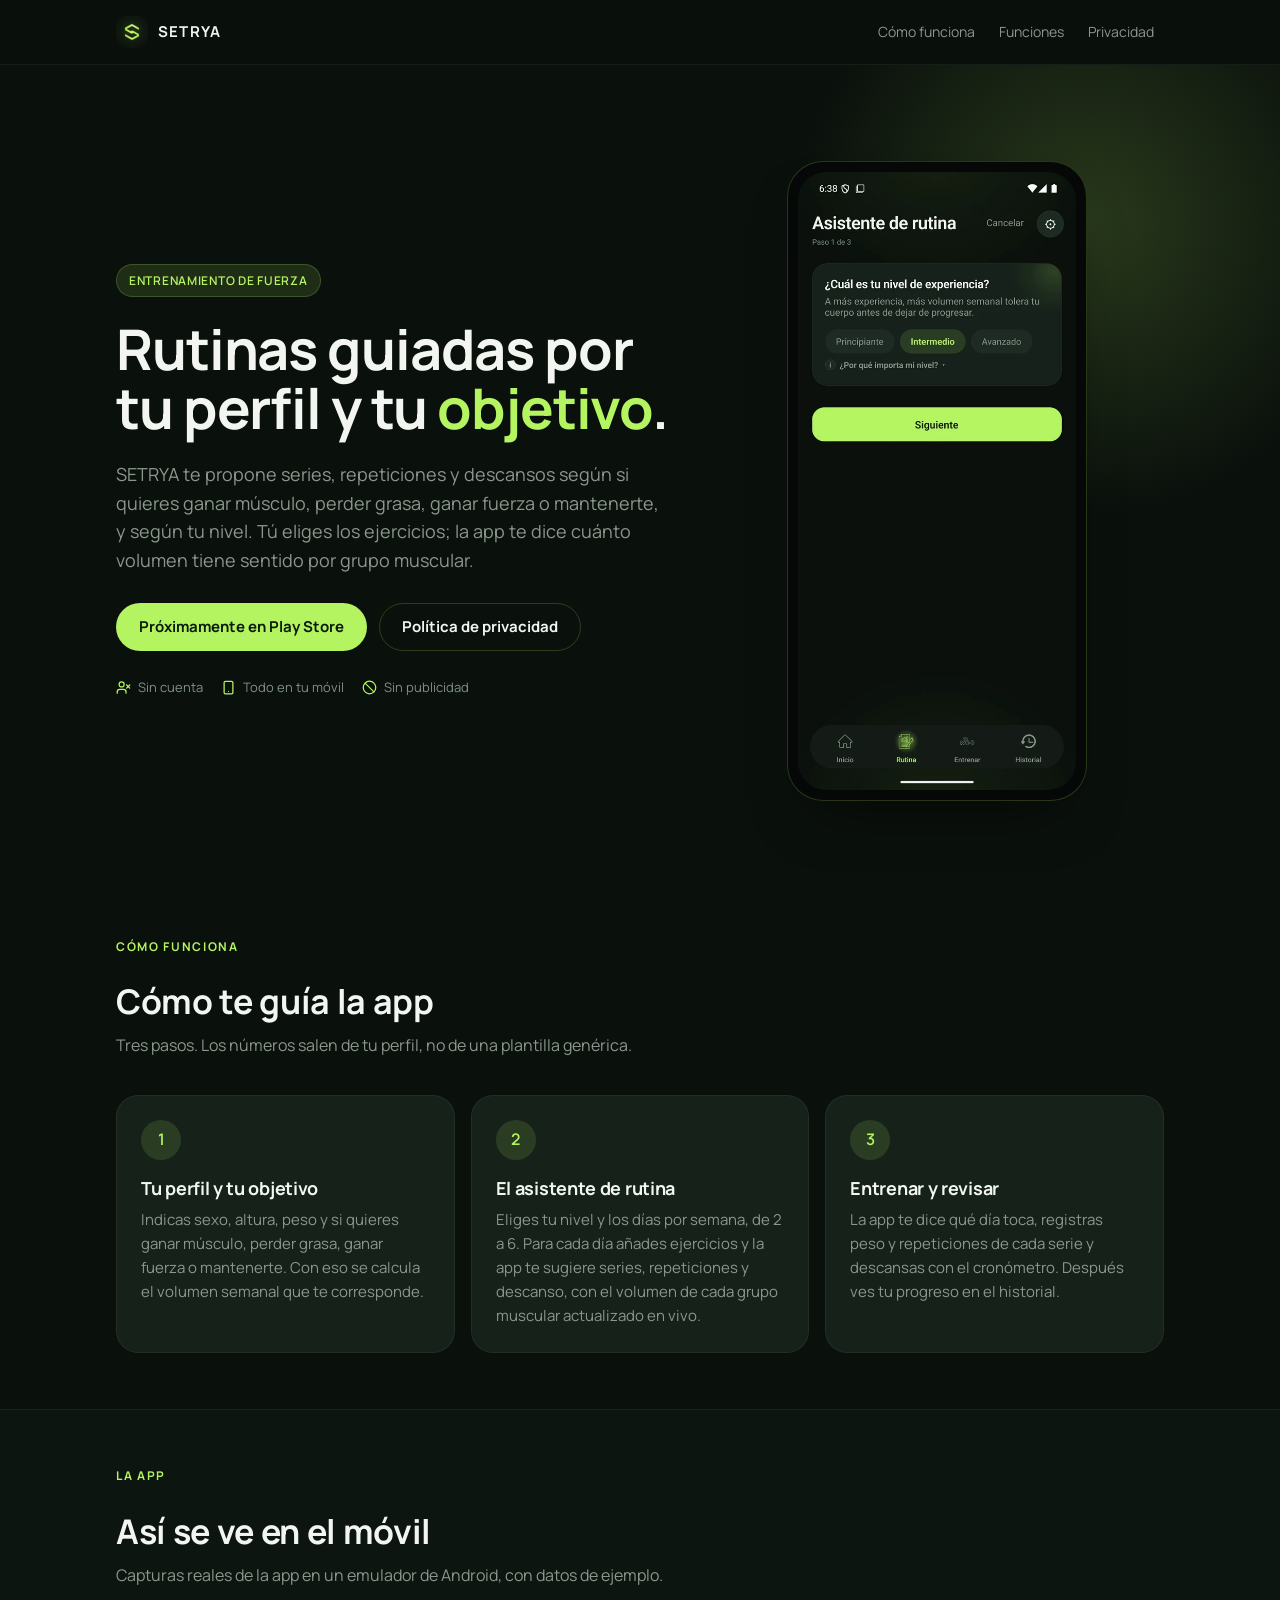
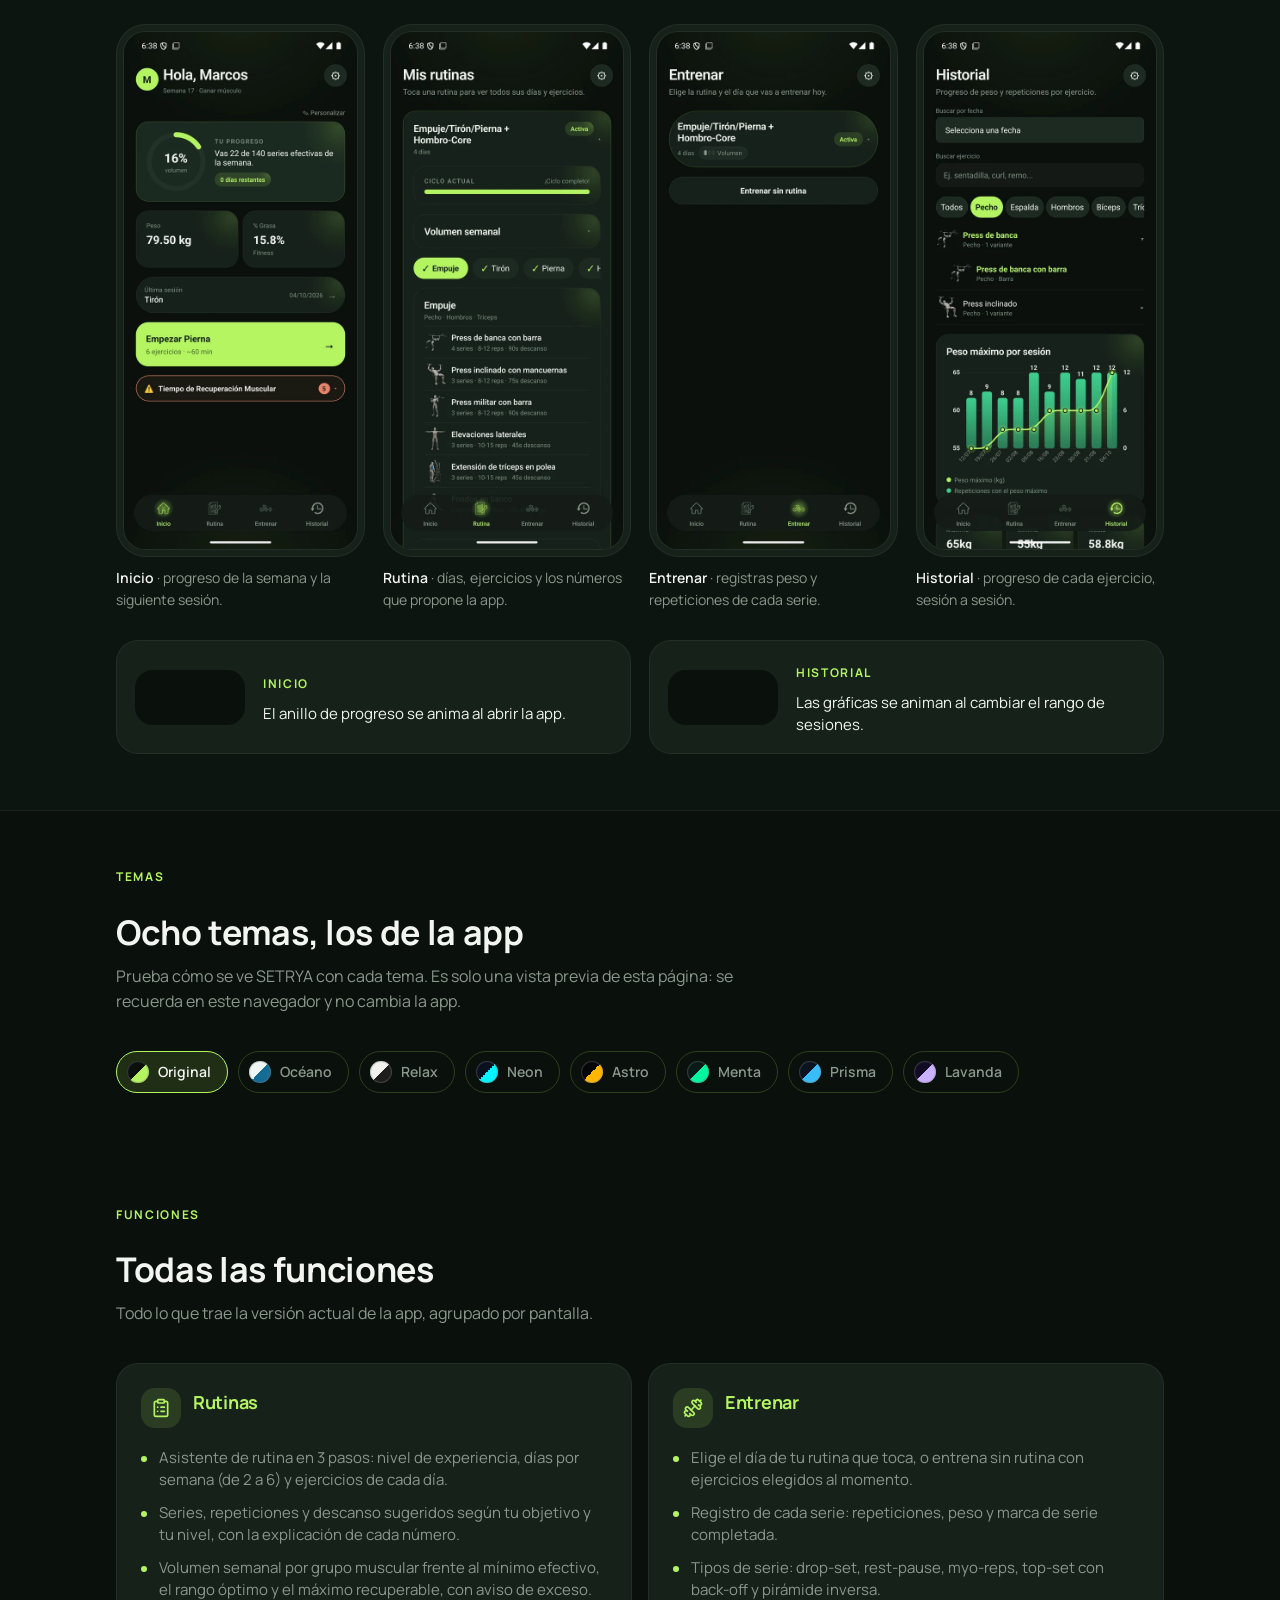
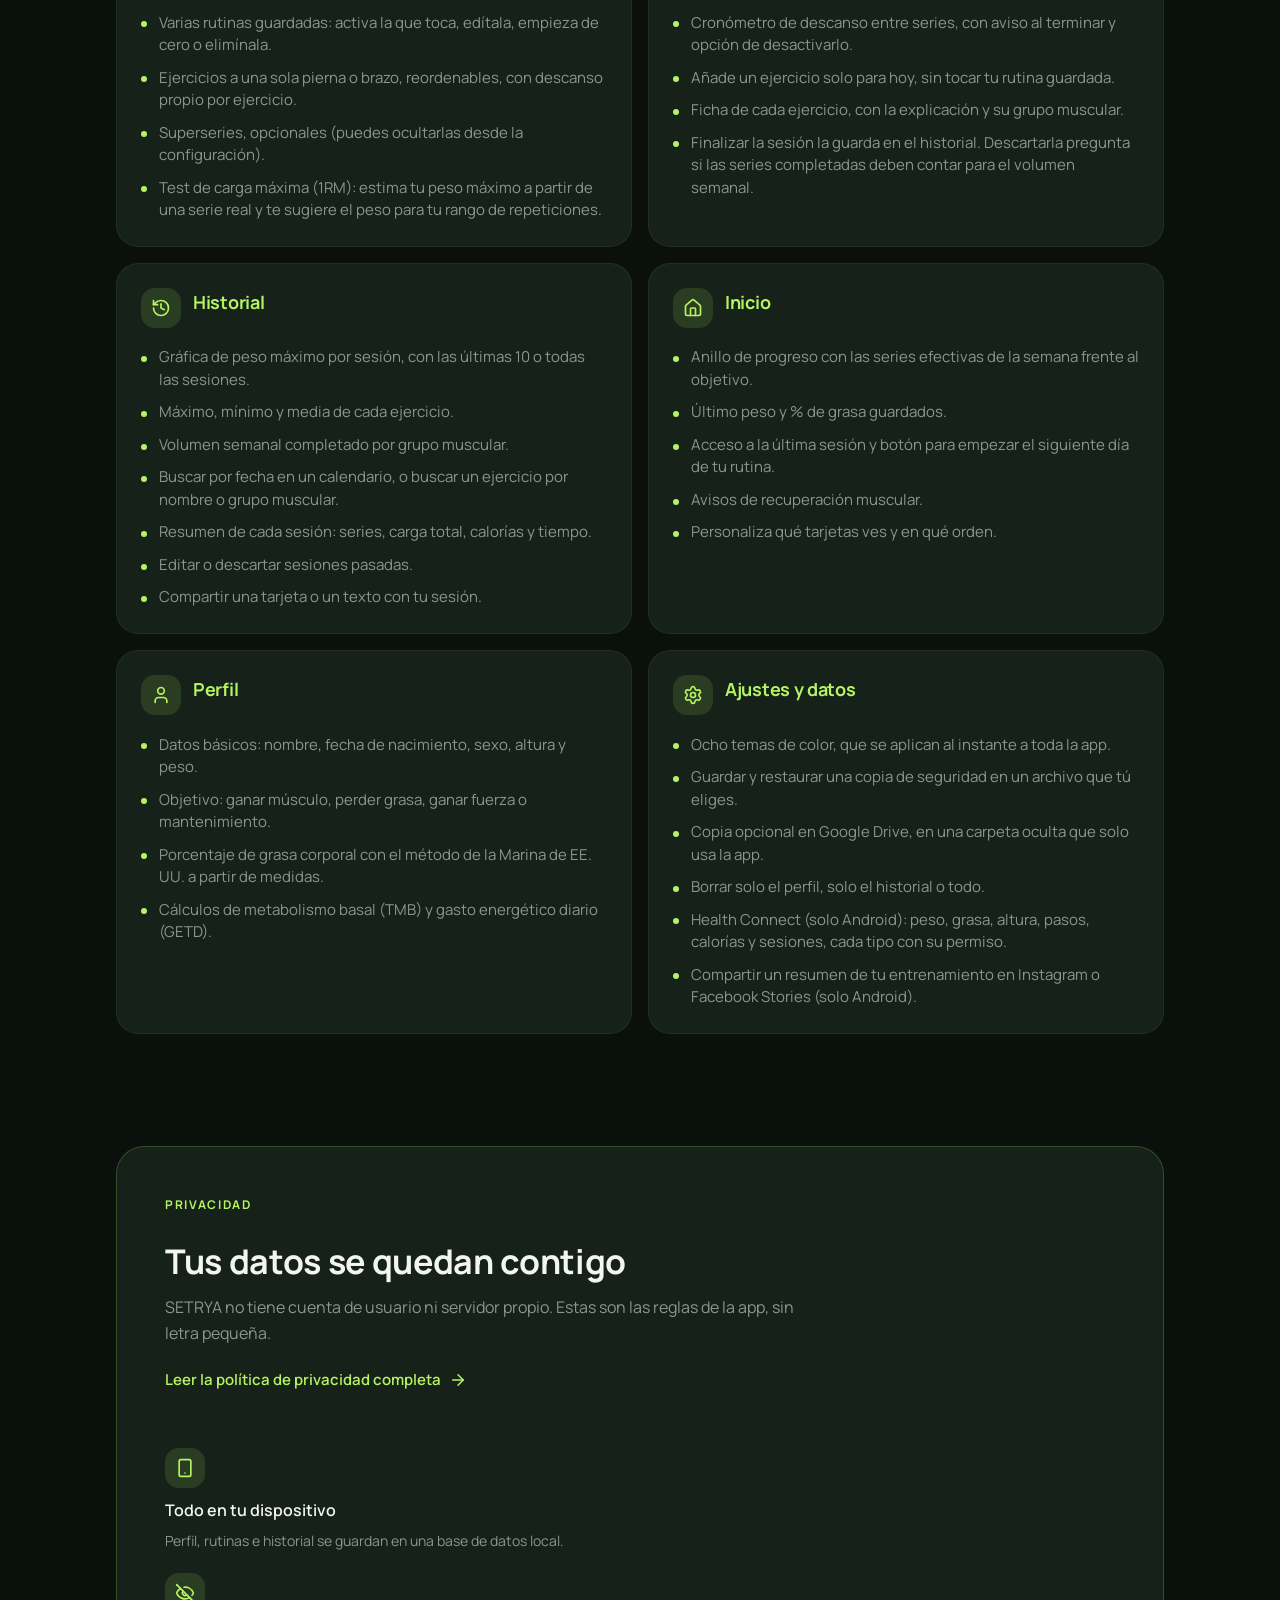
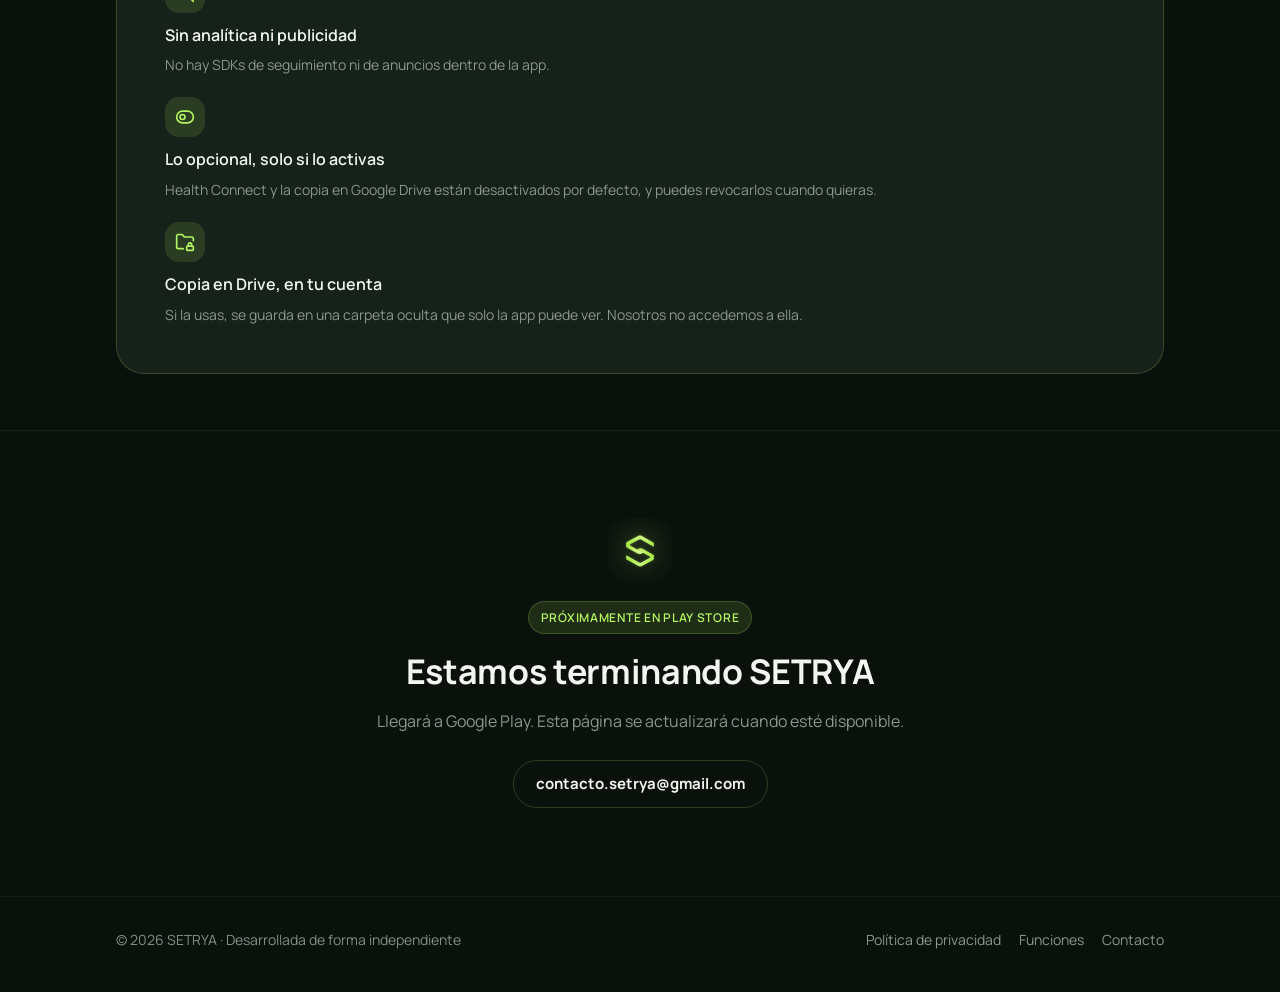
==== commit 430afc58: "Web: tipografía Manrope y selector de los 8 temas de la app - Manrope en lugar de Outfit (misma fuen" ====
--- a/index.html
+++ b/index.html
@@ -9,12 +9,14 @@
   <meta property="og:title" content="SETRYA — Rutinas guiadas por tu perfil y tu objetivo">
   <meta property="og:description" content="Asistente de rutina, registro de series, descanso con aviso e historial con gráficas. Todo en tu dispositivo.">
   <meta property="og:type" content="website">
-  <meta property="og:image" content="assets/capturas/asistente.webp">
+  <meta property="og:image" content="assets/capturas/oscura/asistente.webp">
   <link rel="icon" href="assets/favicon.png">
   <link rel="preconnect" href="https://fonts.googleapis.com">
   <link rel="preconnect" href="https://fonts.gstatic.com" crossorigin>
-  <link href="https://fonts.googleapis.com/css2?family=Outfit:wght@400;500;600;700&display=swap" rel="stylesheet">
+  <link href="https://fonts.googleapis.com/css2?family=Manrope:wght@400;500;600;700;800&display=swap" rel="stylesheet">
   <link rel="stylesheet" href="styles.css">
+  <script>try{var t=localStorage.getItem('setrya-theme');if(t)document.documentElement.setAttribute('data-theme',t)}catch(e){}</script>
+  <script src="theme.js" defer></script>
 </head>
 <body>
 
@@ -53,7 +55,7 @@
 
       <div class="hero-visual">
         <figure class="phone">
-          <img src="assets/capturas/asistente.webp" alt="Asistente de rutina de SETRYA, paso 1: elegir el nivel de experiencia" width="540" height="1200">
+          <img data-shot="asistente" src="assets/capturas/oscura/asistente.webp" alt="Asistente de rutina de SETRYA, paso 1: elegir el nivel de experiencia" width="540" height="1200">
         </figure>
       </div>
     </div>
@@ -96,38 +98,58 @@
 
       <div class="gallery">
         <figure class="shot">
-          <div class="shot-frame"><img src="assets/capturas/inicio.webp" alt="Pantalla de Inicio con el progreso semanal y la siguiente sesión" loading="lazy" width="540" height="1200"></div>
+          <div class="shot-frame"><img data-shot="inicio" src="assets/capturas/oscura/inicio.webp" alt="Pantalla de Inicio con el progreso semanal y la siguiente sesión" loading="lazy" width="540" height="1200"></div>
           <figcaption><strong>Inicio</strong> · progreso de la semana y la siguiente sesión.</figcaption>
         </figure>
         <figure class="shot">
-          <div class="shot-frame"><img src="assets/capturas/rutina-expandida.webp" alt="Rutina con sus días, volumen semanal y ejercicios" loading="lazy" width="540" height="1200"></div>
+          <div class="shot-frame"><img data-shot="rutina-expandida" src="assets/capturas/oscura/rutina-expandida.webp" alt="Rutina con sus días, volumen semanal y ejercicios" loading="lazy" width="540" height="1200"></div>
           <figcaption><strong>Rutina</strong> · días, ejercicios y los números que propone la app.</figcaption>
         </figure>
         <figure class="shot">
-          <div class="shot-frame"><img src="assets/capturas/entrenar.webp" alt="Pantalla de Entrenar para registrar las series" loading="lazy" width="540" height="1200"></div>
+          <div class="shot-frame"><img data-shot="entrenar" src="assets/capturas/oscura/entrenar.webp" alt="Pantalla de Entrenar para registrar las series" loading="lazy" width="540" height="1200"></div>
           <figcaption><strong>Entrenar</strong> · registras peso y repeticiones de cada serie.</figcaption>
         </figure>
         <figure class="shot">
-          <div class="shot-frame"><img src="assets/capturas/grafica-historial.webp" alt="Gráfica de peso máximo por sesión de un ejercicio" loading="lazy" width="540" height="1200"></div>
+          <div class="shot-frame"><img data-shot="grafica-historial" src="assets/capturas/oscura/grafica-historial.webp" alt="Gráfica de peso máximo por sesión de un ejercicio" loading="lazy" width="540" height="1200"></div>
           <figcaption><strong>Historial</strong> · progreso de cada ejercicio, sesión a sesión.</figcaption>
         </figure>
       </div>
 
       <div class="videos">
         <div class="card clip">
-          <video src="assets/capturas/inicio-animacion.mp4" autoplay muted loop playsinline preload="metadata" aria-label="Animación del anillo de progreso en la pantalla de Inicio"></video>
+          <video data-clip="inicio-animacion" src="assets/capturas/oscura/inicio-animacion.mp4" autoplay muted loop playsinline preload="metadata" aria-label="Animación del anillo de progreso en la pantalla de Inicio"></video>
           <div>
             <span class="overline">Inicio</span>
             <p>El anillo de progreso se anima al abrir la app.</p>
           </div>
         </div>
         <div class="card clip">
-          <video src="assets/capturas/grafica-animacion.mp4" autoplay muted loop playsinline preload="metadata" aria-label="Animación de la gráfica de progreso al cambiar el rango de sesiones"></video>
+          <video data-clip="grafica-animacion" src="assets/capturas/oscura/grafica-animacion.mp4" autoplay muted loop playsinline preload="metadata" aria-label="Animación de la gráfica de progreso al cambiar el rango de sesiones"></video>
           <div>
             <span class="overline">Historial</span>
             <p>Las gráficas se animan al cambiar el rango de sesiones.</p>
           </div>
         </div>
+      </div>
+    </div>
+  </section>
+
+  <section class="block" id="temas">
+    <div class="wrap">
+      <div class="head">
+        <span class="overline">Temas</span>
+        <h2>Ocho temas, los de la app</h2>
+        <p class="section-lede">Prueba cómo se ve SETRYA con cada tema. Es solo una vista previa de esta página: se recuerda en este navegador y no cambia la app.</p>
+      </div>
+      <div class="theme-picker" role="radiogroup" aria-label="Tema de color">
+        <button type="button" class="theme-opt" role="radio" aria-checked="true" data-theme-id="oscura" style="--sw-bg:#0A100C;--sw-fg:#B4F461"><span class="sw" aria-hidden="true"></span>Original</button>
+        <button type="button" class="theme-opt" role="radio" aria-checked="false" data-theme-id="clara" style="--sw-bg:#EFF7F6;--sw-fg:#146C94"><span class="sw" aria-hidden="true"></span>Océano</button>
+        <button type="button" class="theme-opt" role="radio" aria-checked="false" data-theme-id="relax" style="--sw-bg:#F3F1EC;--sw-fg:#1F1E1B"><span class="sw" aria-hidden="true"></span>Relax</button>
+        <button type="button" class="theme-opt" role="radio" aria-checked="false" data-theme-id="neon" style="--sw-bg:#0B1020;--sw-fg:#00F5FF"><span class="sw" aria-hidden="true"></span>Neon</button>
+        <button type="button" class="theme-opt" role="radio" aria-checked="false" data-theme-id="astro" style="--sw-bg:#05060A;--sw-fg:#FFB703"><span class="sw" aria-hidden="true"></span>Astro</button>
+        <button type="button" class="theme-opt" role="radio" aria-checked="false" data-theme-id="menta" style="--sw-bg:#061A18;--sw-fg:#00F5A0"><span class="sw" aria-hidden="true"></span>Menta</button>
+        <button type="button" class="theme-opt" role="radio" aria-checked="false" data-theme-id="prisma" style="--sw-bg:#0B1320;--sw-fg:#38BDF8"><span class="sw" aria-hidden="true"></span>Prisma</button>
+        <button type="button" class="theme-opt" role="radio" aria-checked="false" data-theme-id="lavanda" style="--sw-bg:#120B24;--sw-fg:#C9B1FF"><span class="sw" aria-hidden="true"></span>Lavanda</button>
       </div>
     </div>
   </section>
--- a/styles.css
+++ b/styles.css
@@ -1,8 +1,12 @@
-/* Tokens tomados de src/theme/theme.ts (darkColors / claraColors) */
+/* Tokens tomados de src/store/themeStore.ts → PALETTES (src/theme/theme.ts).
+   Por defecto, "Original" (oscura). Los demás temas van abajo, en
+   `:root[data-theme="..."]`, con los mismos ids que la app. */
 :root {
+  color-scheme: dark;
   --background: #0a100c;
   --surface: #16211a;
   --surface-alt: #1d2a22;
+  --band: #0d1510;
   --border: rgba(255, 255, 255, 0.06);
   --border-strong: rgba(180, 244, 97, 0.2);
   --primary: #b4f461;
@@ -13,7 +17,6 @@
   --text: #f2f5f0;
   --text-muted: #8b978c;
   --text-faint: #7e9184;
-  --halo: rgba(180, 244, 97, 0.18);
   --radius-sm: 14px;
   --radius-md: 22px;
   --radius-lg: 28px;
@@ -21,29 +24,13 @@
   --max: 1080px;
 }
 
-@media (prefers-color-scheme: light) {
-  :root:not([data-theme="dark"]) {
-    --background: #eff7f6;
-    --surface: #fbfefe;
-    --surface-alt: #dceeec;
-    --border: rgba(10, 40, 45, 0.1);
-    --border-strong: rgba(20, 108, 148, 0.35);
-    --primary: #146c94;
-    --primary-dark: #105473;
-    --on-primary: #f5fdfc;
-    --primary-soft: rgba(20, 108, 148, 0.16);
-    --accent: #e3a857;
-    --text: #16323a;
-    --text-muted: #4f6b73;
-    --text-faint: #6e8890;
-    --halo: rgba(20, 108, 148, 0.16);
-  }
-}
-
-:root[data-theme="light"] {
+/* ---------- Temas de la app (mismos nombres que el selector de Ajustes) ---------- */
+:root[data-theme="clara"] {
+  color-scheme: light;
   --background: #eff7f6;
   --surface: #fbfefe;
   --surface-alt: #dceeec;
+  --band: #e3f1ef;
   --border: rgba(10, 40, 45, 0.1);
   --border-strong: rgba(20, 108, 148, 0.35);
   --primary: #146c94;
@@ -54,7 +41,103 @@
   --text: #16323a;
   --text-muted: #4f6b73;
   --text-faint: #6e8890;
-  --halo: rgba(20, 108, 148, 0.16);
+}
+:root[data-theme="relax"] {
+  color-scheme: light;
+  --background: #f3f1ec;
+  --surface: #faf9f6;
+  --surface-alt: #e8e5dd;
+  --band: #eae7df;
+  --border: rgba(31, 30, 27, 0.12);
+  --border-strong: rgba(31, 30, 27, 0.35);
+  --primary: #1f1e1b;
+  --primary-dark: #0f0e0c;
+  --on-primary: #f3f1ec;
+  --primary-soft: rgba(31, 30, 27, 0.1);
+  --accent: #5a5850;
+  --text: #1c1b18;
+  --text-muted: #6b6862;
+  --text-faint: #8c887f;
+}
+:root[data-theme="neon"] {
+  --background: #0b1020;
+  --surface: #171d2e;
+  --surface-alt: #212739;
+  --band: #0e1426;
+  --border: rgba(233, 241, 255, 0.08);
+  --border-strong: rgba(0, 245, 255, 0.35);
+  --primary: #00f5ff;
+  --primary-dark: #00c4cc;
+  --on-primary: #05070f;
+  --primary-soft: rgba(0, 245, 255, 0.16);
+  --accent: #ff2bd6;
+  --text: #e9f1ff;
+  --text-muted: #8890a8;
+  --text-faint: #6b7286;
+}
+:root[data-theme="astro"] {
+  --background: #05060a;
+  --surface: #141826;
+  --surface-alt: #2b2f3a;
+  --band: #0a0c12;
+  --border: rgba(241, 245, 249, 0.08);
+  --border-strong: rgba(255, 183, 3, 0.35);
+  --primary: #ffb703;
+  --primary-dark: #cc9202;
+  --on-primary: #05060a;
+  --primary-soft: rgba(255, 183, 3, 0.18);
+  --accent: #8ab4ff;
+  --text: #f1f5f9;
+  --text-muted: #8b8f94;
+  --text-faint: #6b6e73;
+}
+:root[data-theme="menta"] {
+  --background: #061a18;
+  --surface: #132725;
+  --surface-alt: #1c312e;
+  --band: #081f1c;
+  --border: rgba(226, 255, 246, 0.08);
+  --border-strong: rgba(0, 245, 160, 0.35);
+  --primary: #00f5a0;
+  --primary-dark: #00b878;
+  --on-primary: #052017;
+  --primary-soft: rgba(0, 245, 160, 0.16);
+  --accent: #2dd4bf;
+  --text: #e2fff6;
+  --text-muted: #94a3b8;
+  --text-faint: #6c7d8b;
+}
+:root[data-theme="prisma"] {
+  --background: #0b1320;
+  --surface: #182032;
+  --surface-alt: #2a3140;
+  --band: #0e1829;
+  --border: rgba(229, 231, 235, 0.08);
+  --border-strong: rgba(56, 189, 248, 0.35);
+  --primary: #38bdf8;
+  --primary-dark: #2d97c6;
+  --on-primary: #071019;
+  --primary-soft: rgba(56, 189, 248, 0.18);
+  --accent: #22c55e;
+  --text: #e5e7eb;
+  --text-muted: #9aa0aa;
+  --text-faint: #7a8088;
+}
+:root[data-theme="lavanda"] {
+  --background: #120b24;
+  --surface: #1e1436;
+  --surface-alt: #2a1d4a;
+  --band: #170e2e;
+  --border: rgba(244, 238, 255, 0.08);
+  --border-strong: rgba(162, 237, 255, 0.35);
+  --primary: #c9b1ff;
+  --primary-dark: #9b7ae0;
+  --on-primary: #1a0f30;
+  --primary-soft: rgba(201, 177, 255, 0.16);
+  --accent: #ffcaf2;
+  --text: #f4eeff;
+  --text-muted: #a79bc7;
+  --text-faint: #8b7fa8;
 }
 
 * { box-sizing: border-box; }
@@ -65,7 +148,7 @@
   margin: 0;
   background: var(--background);
   color: var(--text);
-  font-family: "Outfit", system-ui, -apple-system, "Segoe UI", Roboto, sans-serif;
+  font-family: "Manrope", system-ui, -apple-system, "Segoe UI", Roboto, sans-serif;
   font-size: 16px;
   line-height: 1.6;
   overflow-x: hidden;
@@ -97,7 +180,7 @@
   width: 60vw;
   max-width: 640px;
   aspect-ratio: 1;
-  background: radial-gradient(circle, var(--halo) 0%, transparent 65%);
+  background: radial-gradient(circle, color-mix(in srgb, var(--primary) 18%, transparent) 0%, transparent 65%);
   z-index: -1;
   pointer-events: none;
 }
@@ -161,7 +244,7 @@
 .btn-primary:hover { background: var(--primary-dark); }
 .btn-ghost { background: transparent; color: var(--text); border-color: var(--border-strong); }
 .btn-ghost:hover { background: var(--primary-soft); }
-.btn-disabled { opacity: 0.55; cursor: default; pointer-events: none; }
+.btn-disabled { cursor: default; pointer-events: none; }
 
 .nav-soon {
   color: var(--text-faint);
@@ -453,8 +536,7 @@
 .head { display: flex; flex-direction: column; gap: 12px; max-width: 620px; margin-bottom: 36px; }
 .head h2 { margin: 0; }
 .head .section-lede { margin: 0; }
-.band { background: #0d1510; border-top: 1px solid var(--border); border-bottom: 1px solid var(--border); }
-:root:not([data-theme="dark"]) .band { background: var(--surface-alt); }
+.band { background: var(--band); border-top: 1px solid var(--border); border-bottom: 1px solid var(--border); }
 
 .steps .card { height: 100%; }
 .steps .step-n {
@@ -662,6 +744,41 @@
   .phone { width: 300px; }
 }
 
+/* ---------- Selector de tema ---------- */
+.theme-picker { display: flex; flex-wrap: wrap; gap: 10px; }
+.theme-opt {
+  display: inline-flex;
+  align-items: center;
+  gap: 9px;
+  min-height: 42px;
+  padding: 0 16px 0 10px;
+  border-radius: 999px;
+  border: 1px solid var(--border-strong);
+  background: transparent;
+  color: var(--text-muted);
+  font: inherit;
+  font-size: 14px;
+  font-weight: 600;
+  cursor: pointer;
+  transition: background 0.15s ease, color 0.15s ease, border-color 0.15s ease;
+}
+.theme-opt:hover { color: var(--text); background: var(--primary-soft); }
+.theme-opt[aria-checked="true"] {
+  color: var(--text);
+  background: var(--primary-soft);
+  border-color: var(--primary);
+}
+/* Muestra del tema: mitad fondo, mitad color principal (valores fijos de cada tema) */
+.theme-opt .sw {
+  width: 22px;
+  height: 22px;
+  border-radius: 50%;
+  flex-shrink: 0;
+  background: linear-gradient(135deg, var(--sw-bg) 50%, var(--sw-fg) 50%);
+  box-shadow: inset 0 0 0 1px rgba(127, 127, 127, 0.35);
+}
+.doc .theme-picker { margin-top: 24px; }
+
 @media (prefers-reduced-motion: reduce) {
   * { transition: none !important; }
 }
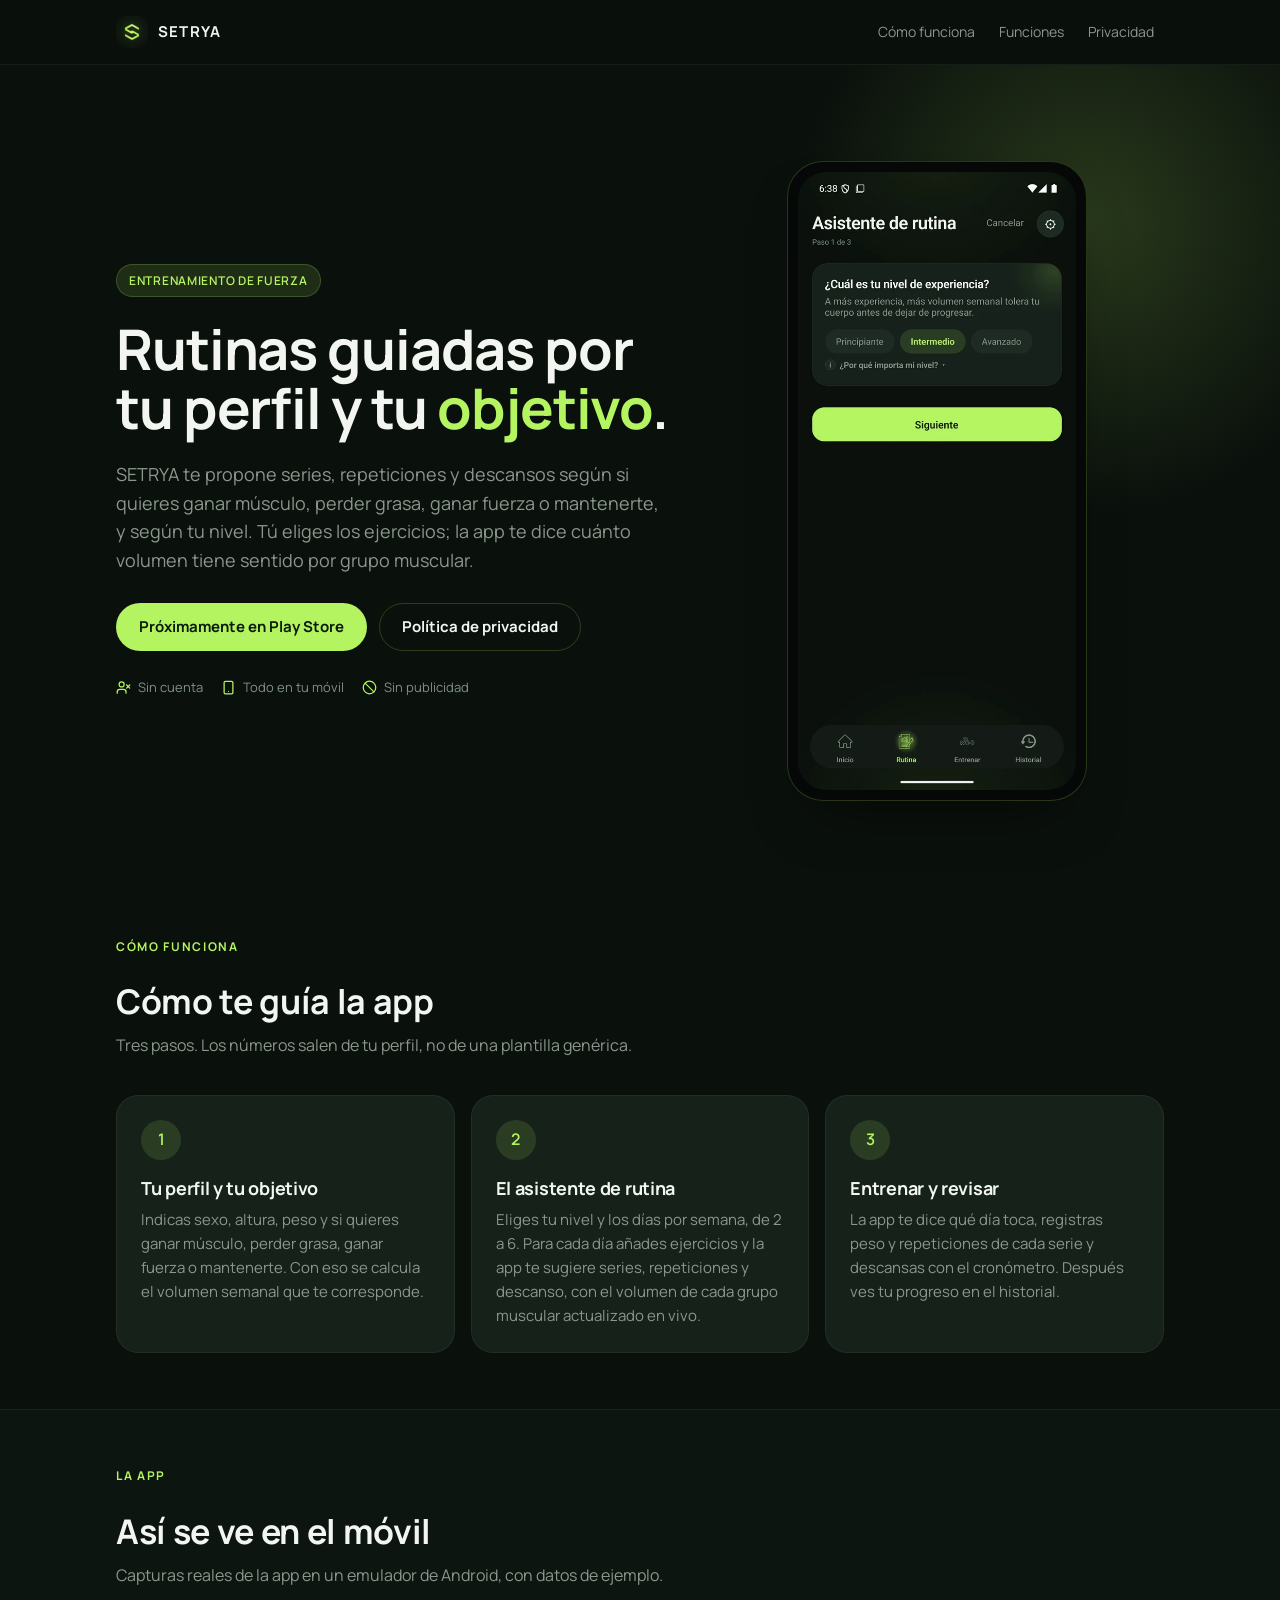
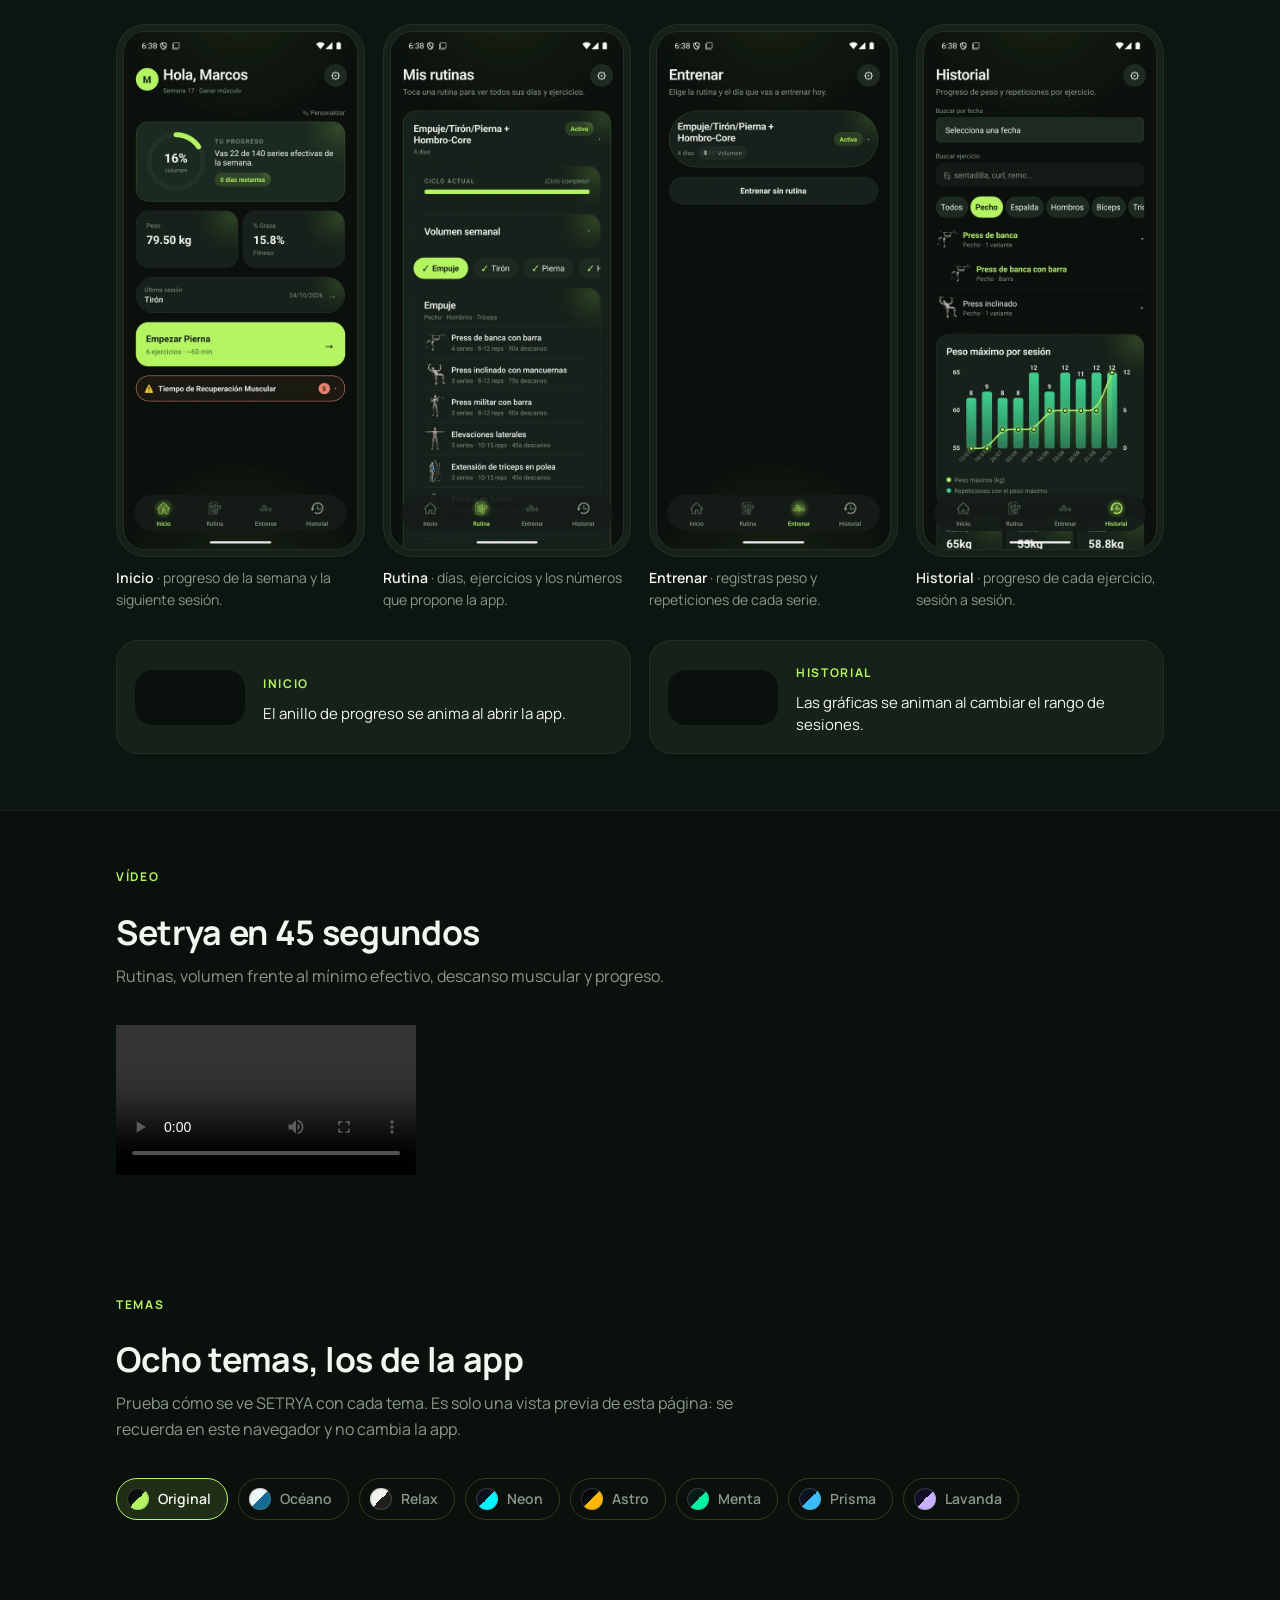
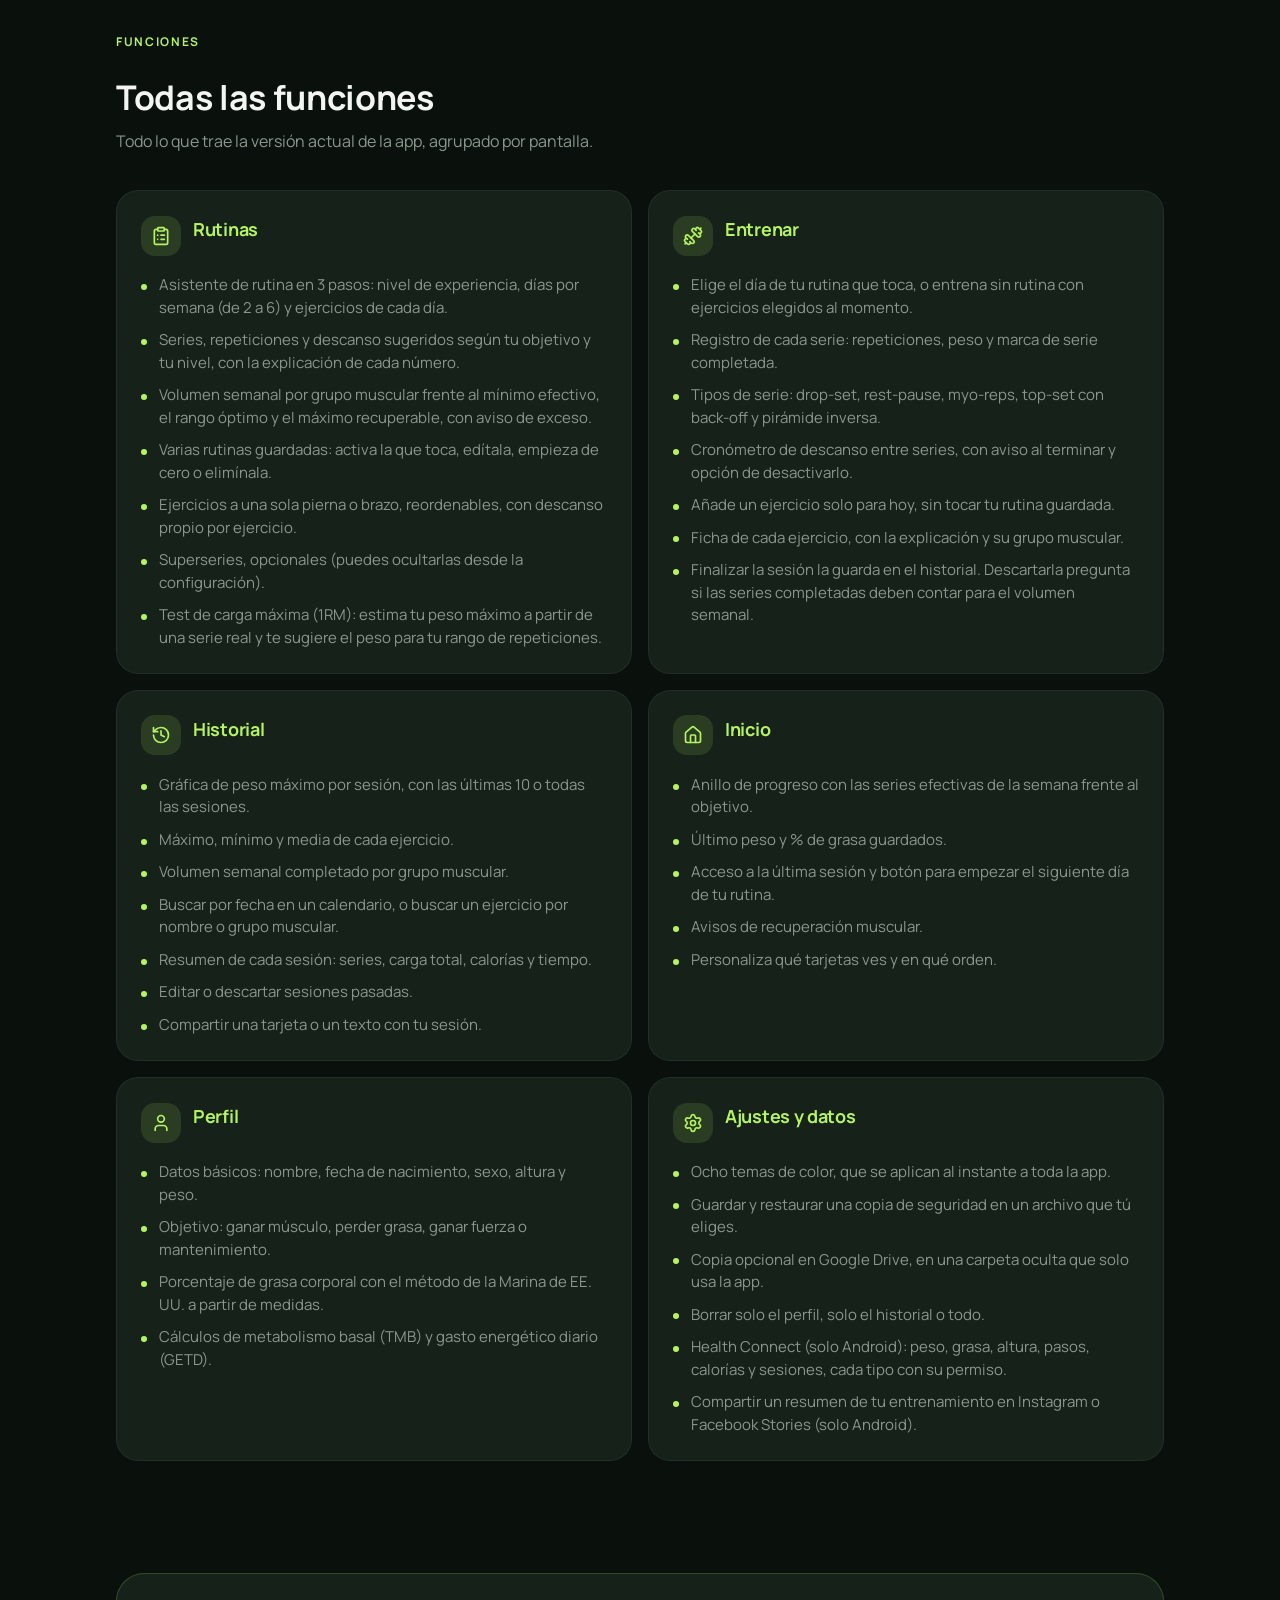
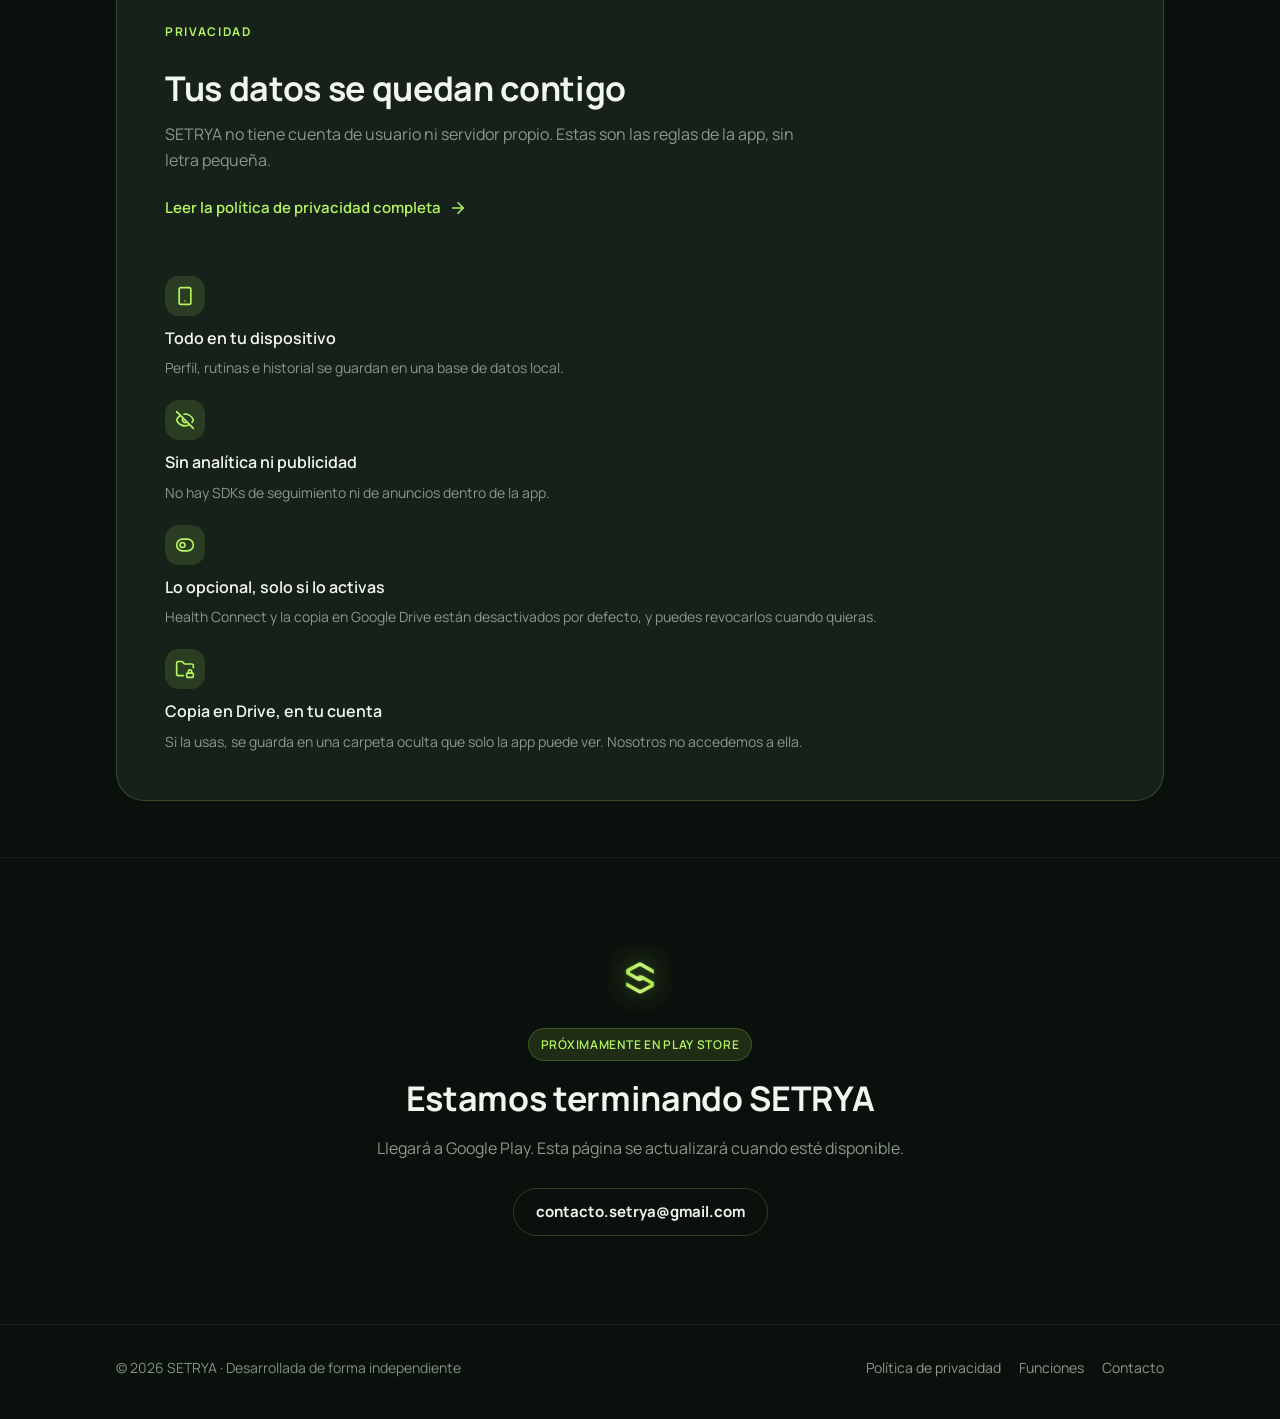
==== commit e8e8e529: "Web: añade vídeo promocional de 45 s Sección "Setrya en 45 segundos" entre las capturas y los temas," ====
--- a/index.html
+++ b/index.html
@@ -134,6 +134,19 @@
     </div>
   </section>
 
+  <section class="block" id="video">
+    <div class="wrap">
+      <div class="head">
+        <span class="overline">Vídeo</span>
+        <h2>Setrya en 45 segundos</h2>
+        <p class="section-lede">Rutinas, volumen frente al mínimo efectivo, descanso muscular y progreso.</p>
+      </div>
+      <figure class="shot">
+        <video src="assets/video/setrya-promo.mp4" controls playsinline preload="metadata" aria-label="Vídeo promocional de Setrya de 45 segundos"></video>
+      </figure>
+    </div>
+  </section>
+
   <section class="block" id="temas">
     <div class="wrap">
       <div class="head">
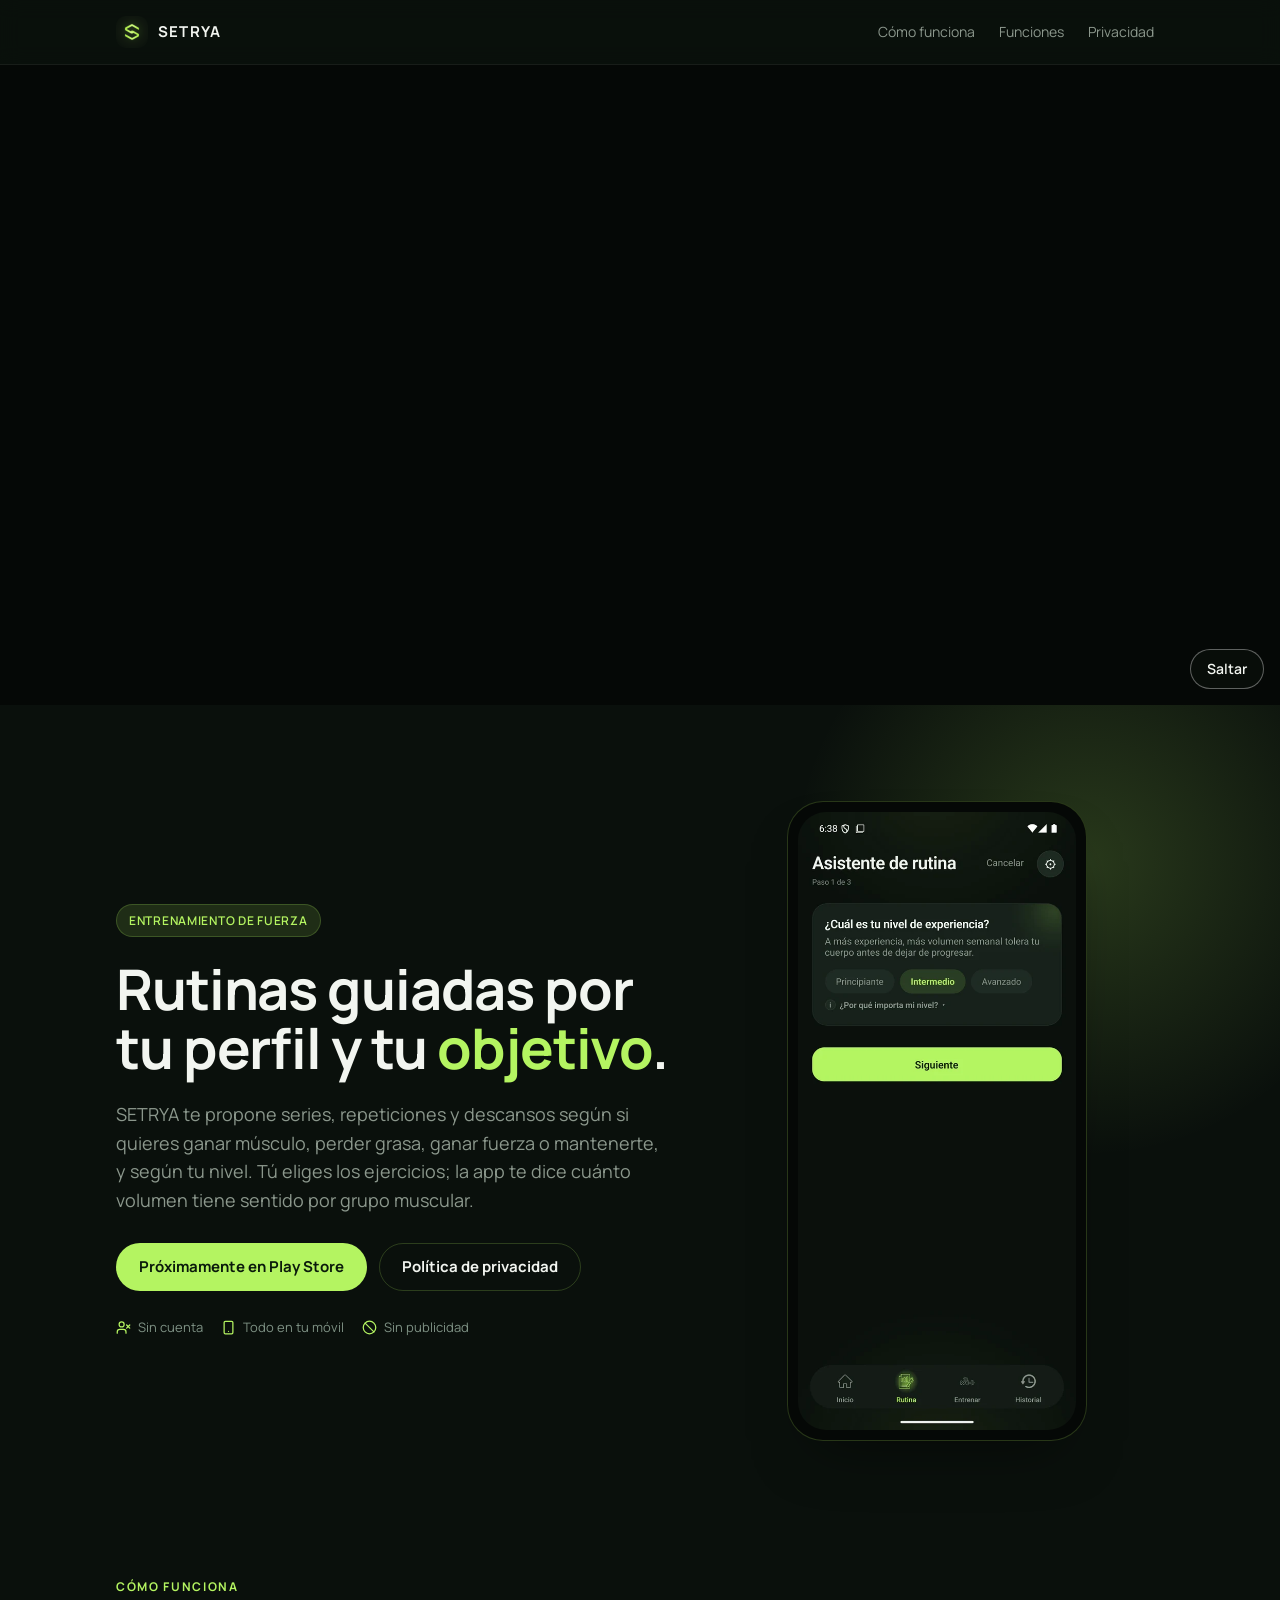
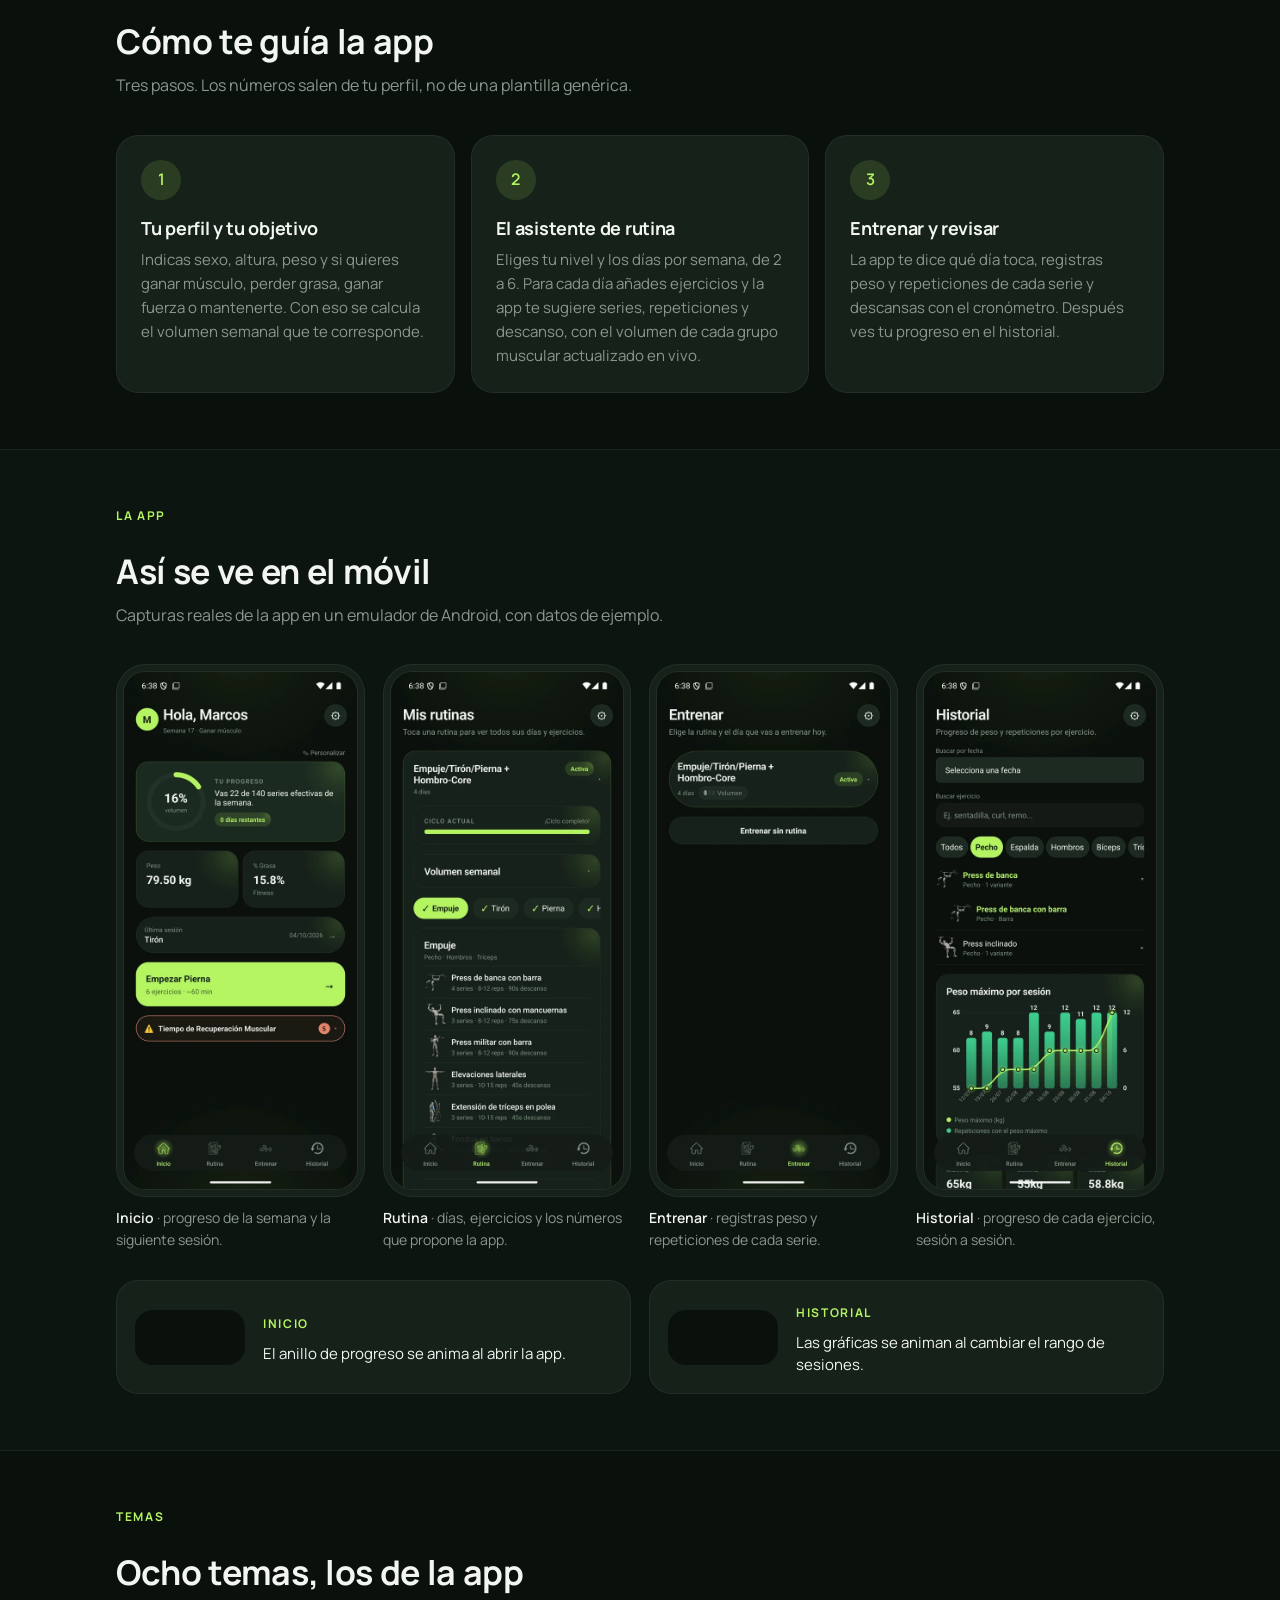
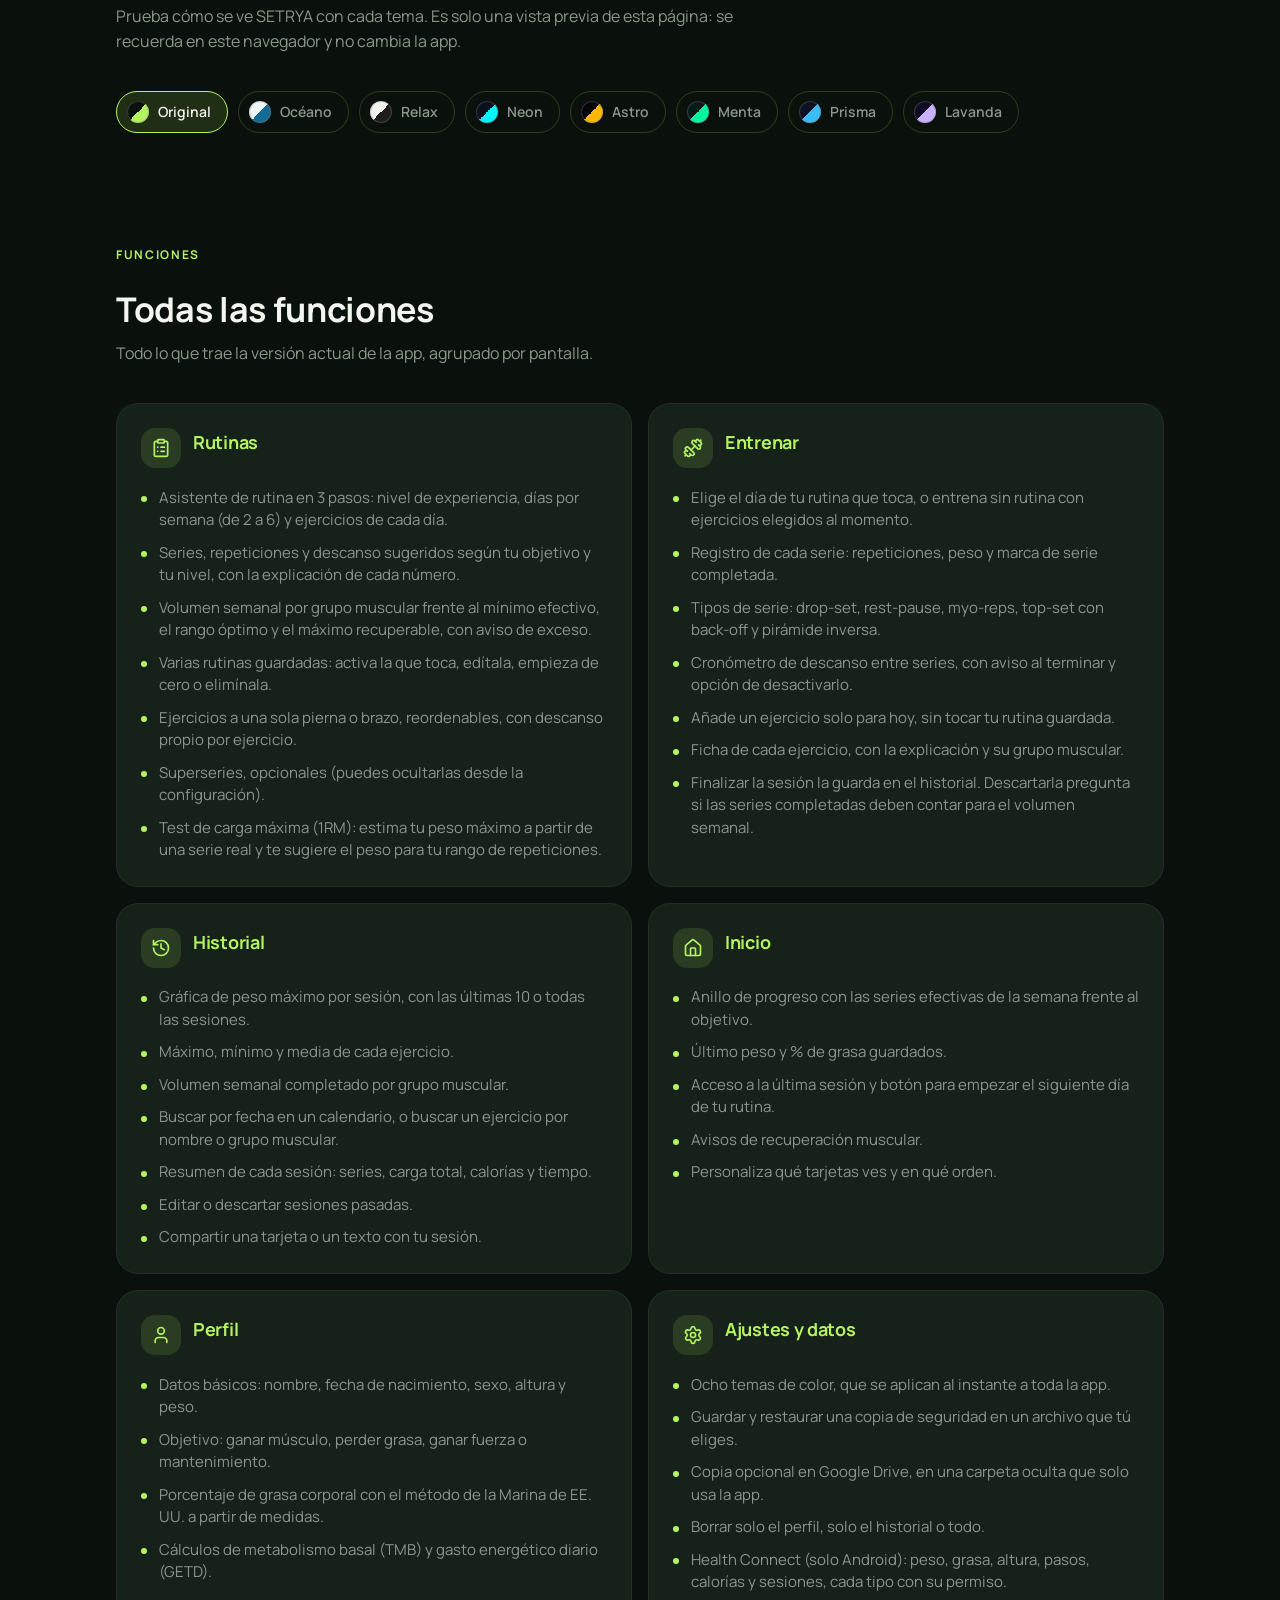
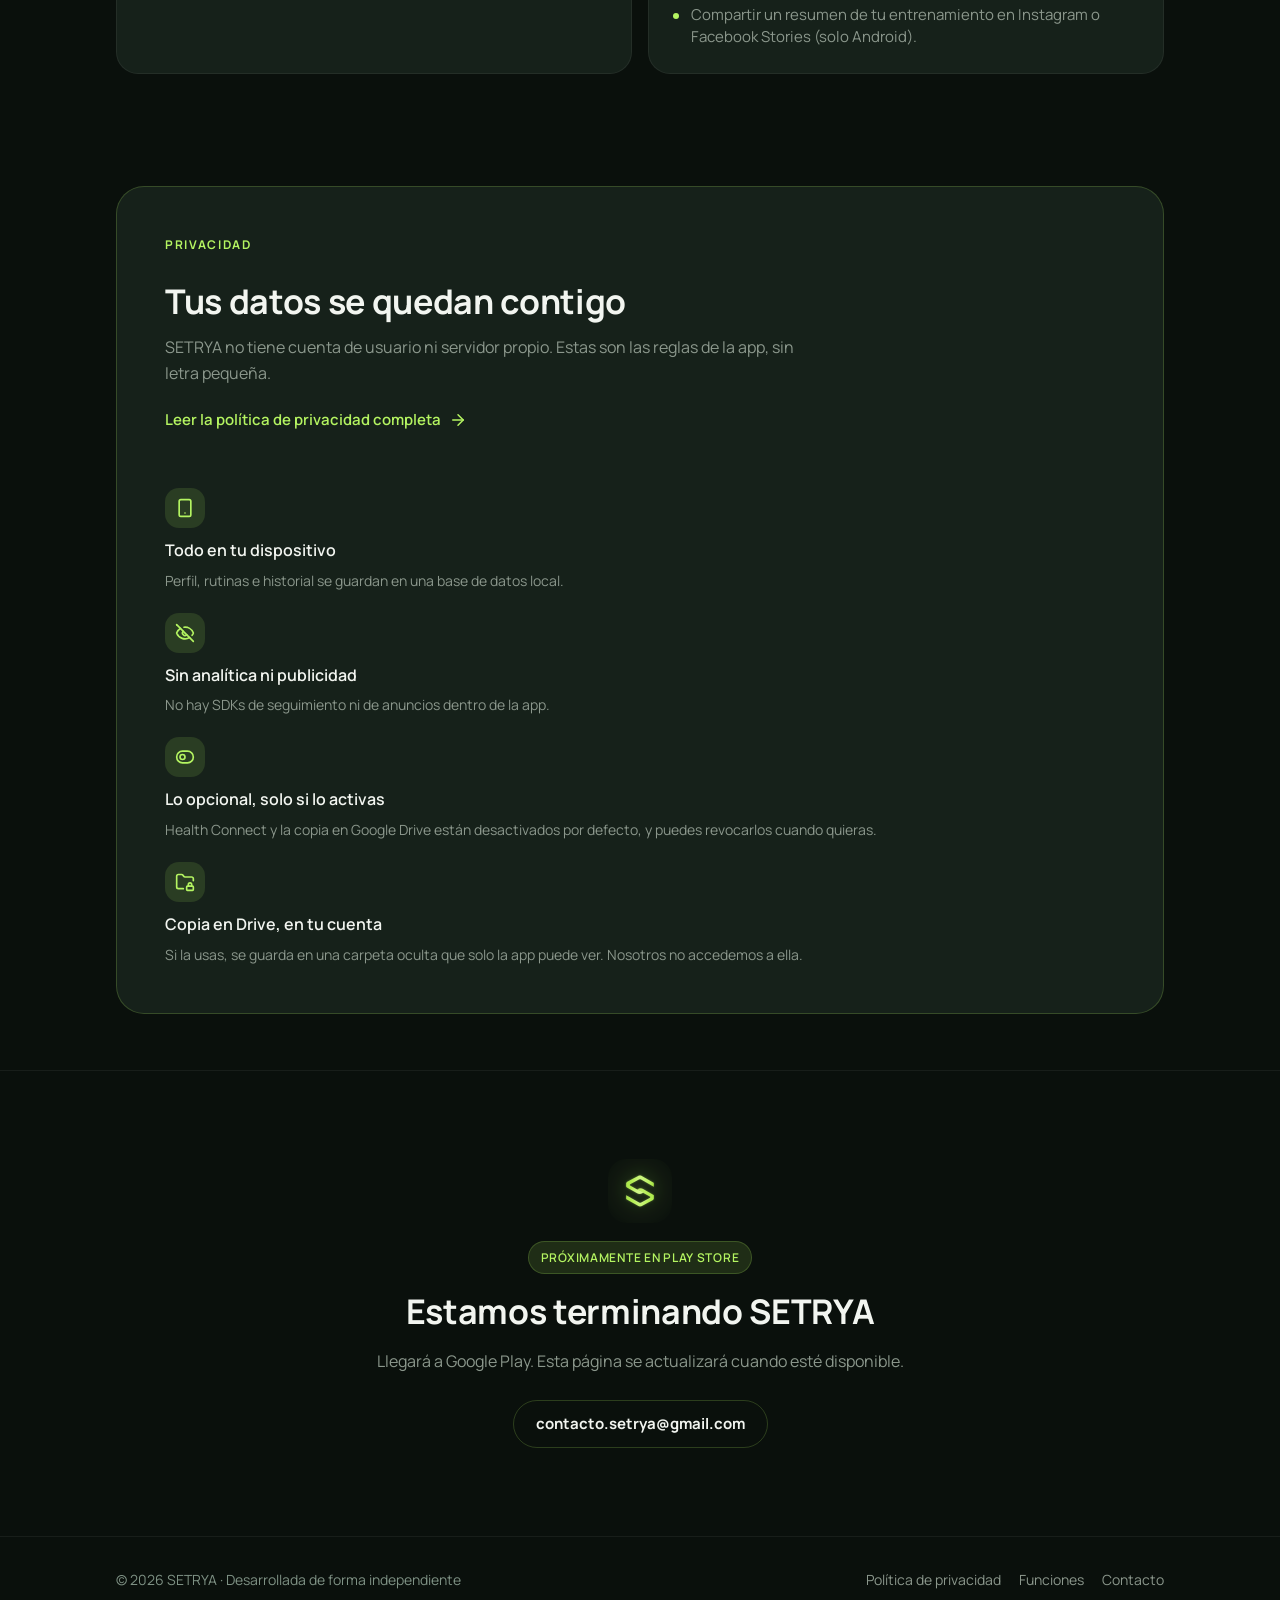
==== commit e44c38aa: "Web: vídeo de presentación al inicio con botón Saltar El vídeo promocional pasa a la cabecera de la " ====
--- a/index.html
+++ b/index.html
@@ -36,6 +36,11 @@
 
 <main>
 
+  <div class="intro" id="intro" aria-label="Vídeo de presentación de Setrya">
+    <video id="intro-video" src="assets/video/setrya-promo.mp4" autoplay muted playsinline preload="auto"></video>
+    <button type="button" class="intro-skip" id="intro-skip">Saltar</button>
+  </div>
+
   <section class="hero halo">
     <div class="wrap hero-grid">
       <div class="hero-copy">
@@ -134,19 +139,6 @@
     </div>
   </section>
 
-  <section class="block" id="video">
-    <div class="wrap">
-      <div class="head">
-        <span class="overline">Vídeo</span>
-        <h2>Setrya en 45 segundos</h2>
-        <p class="section-lede">Rutinas, volumen frente al mínimo efectivo, descanso muscular y progreso.</p>
-      </div>
-      <figure class="shot">
-        <video src="assets/video/setrya-promo.mp4" controls playsinline preload="metadata" aria-label="Vídeo promocional de Setrya de 45 segundos"></video>
-      </figure>
-    </div>
-  </section>
-
   <section class="block" id="temas">
     <div class="wrap">
       <div class="head">
@@ -309,5 +301,27 @@
   </div>
 </footer>
 
+  <script>
+    (function () {
+      var intro = document.getElementById('intro');
+      var video = document.getElementById('intro-video');
+      var skip = document.getElementById('intro-skip');
+      if (!intro || !video) return;
+      var closed = false;
+      function close() {
+        if (closed) return;
+        closed = true;
+        video.pause();
+        intro.classList.add('is-done');
+        intro.addEventListener('transitionend', function done() {
+          intro.removeEventListener('transitionend', done);
+          intro.hidden = true;
+        });
+      }
+      video.addEventListener('ended', close);
+      skip.addEventListener('click', close);
+      video.play().catch(function () { /* autoplay bloqueado: el usuario puede saltar */ });
+    })();
+  </script>
 </body>
 </html>
--- a/styles.css
+++ b/styles.css
@@ -782,3 +782,36 @@
 @media (prefers-reduced-motion: reduce) {
   * { transition: none !important; }
 }
+
+/* Intro de vídeo al inicio de la página */
+.intro {
+  position: relative;
+  background: #050806;
+  overflow: hidden;
+  transition: opacity 0.5s ease, max-height 0.6s ease;
+  max-height: 100vh;
+}
+.intro video {
+  display: block;
+  width: 100%;
+  max-height: 100vh;
+  object-fit: contain;
+  background: #050806;
+}
+.intro-skip {
+  position: absolute;
+  right: 16px;
+  bottom: 16px;
+  padding: 8px 16px;
+  border-radius: 99px;
+  border: 1px solid rgba(255, 255, 255, 0.35);
+  background: rgba(10, 16, 12, 0.7);
+  color: #f2f5f0;
+  font: inherit;
+  font-size: 14px;
+  font-weight: 600;
+  cursor: pointer;
+}
+.intro-skip:hover { background: rgba(10, 16, 12, 0.9); }
+.intro.is-done { opacity: 0; max-height: 0; }
+.intro[hidden] { display: none; }
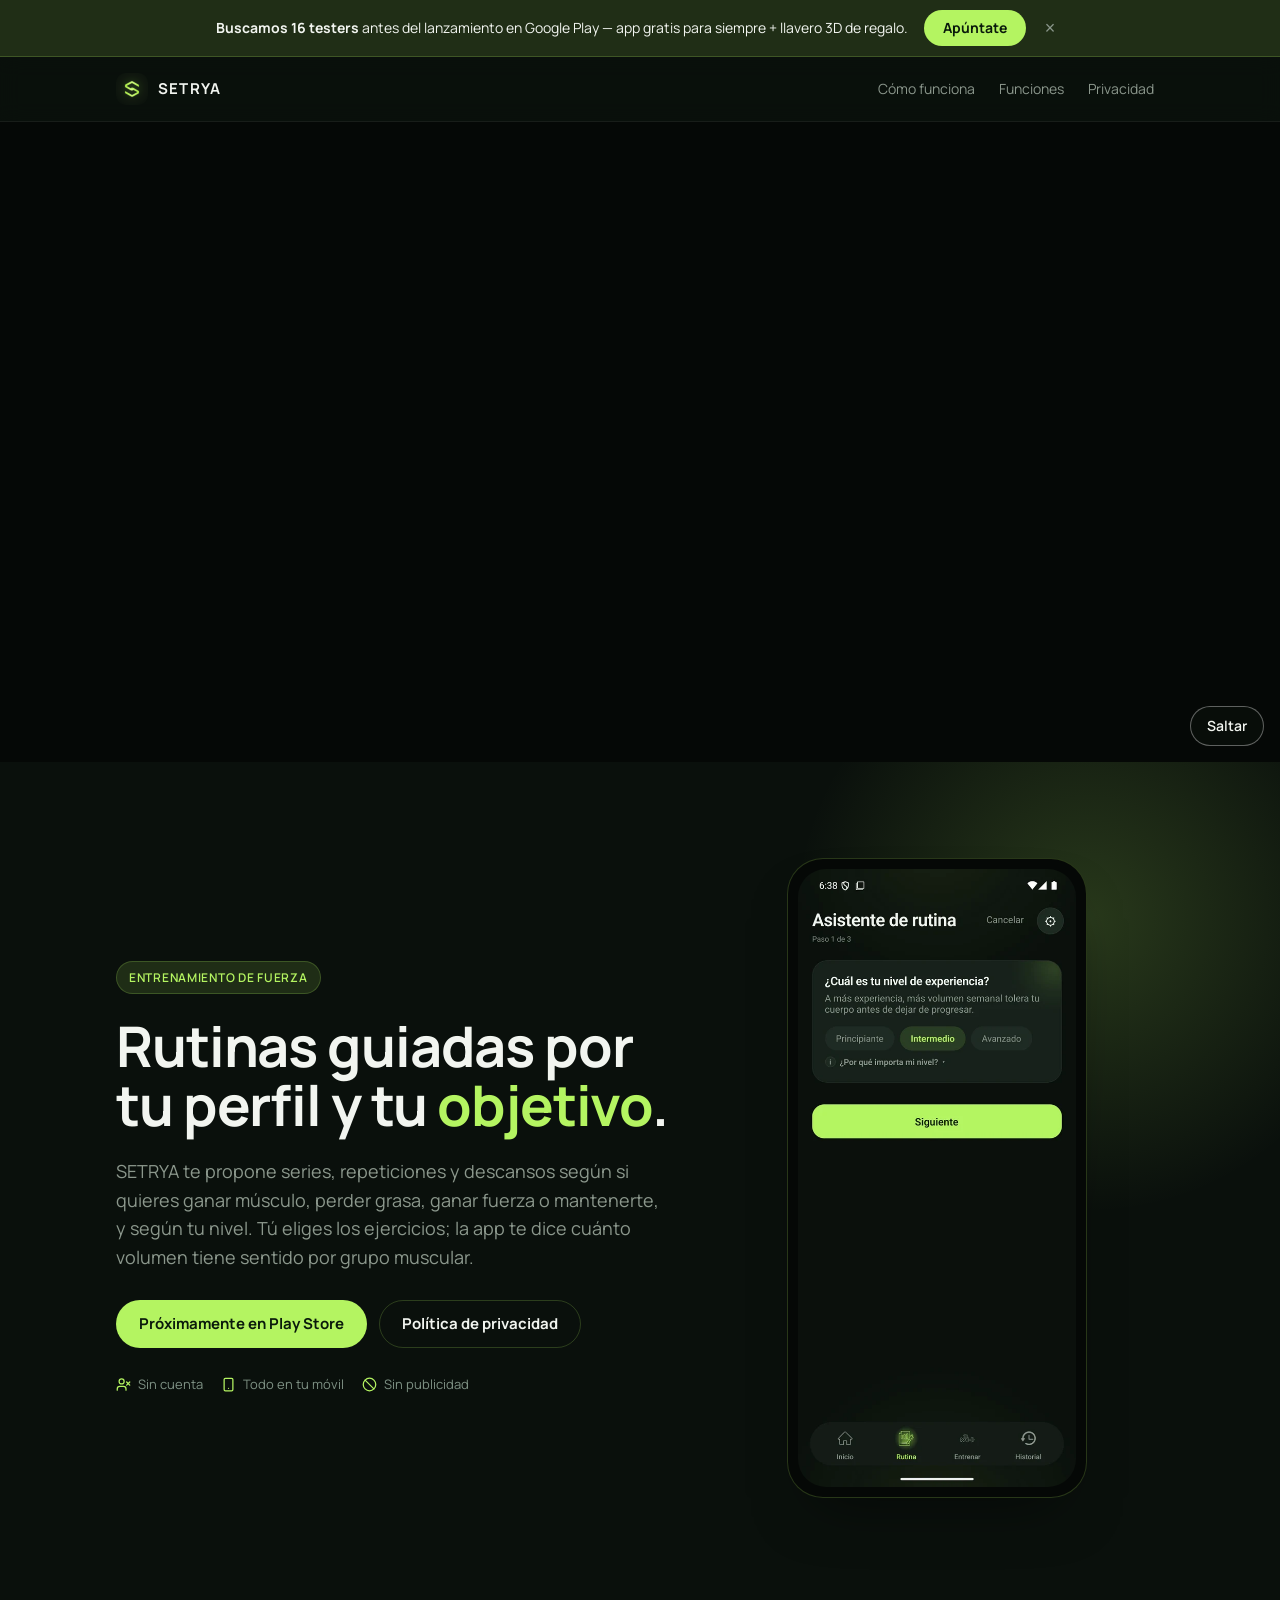
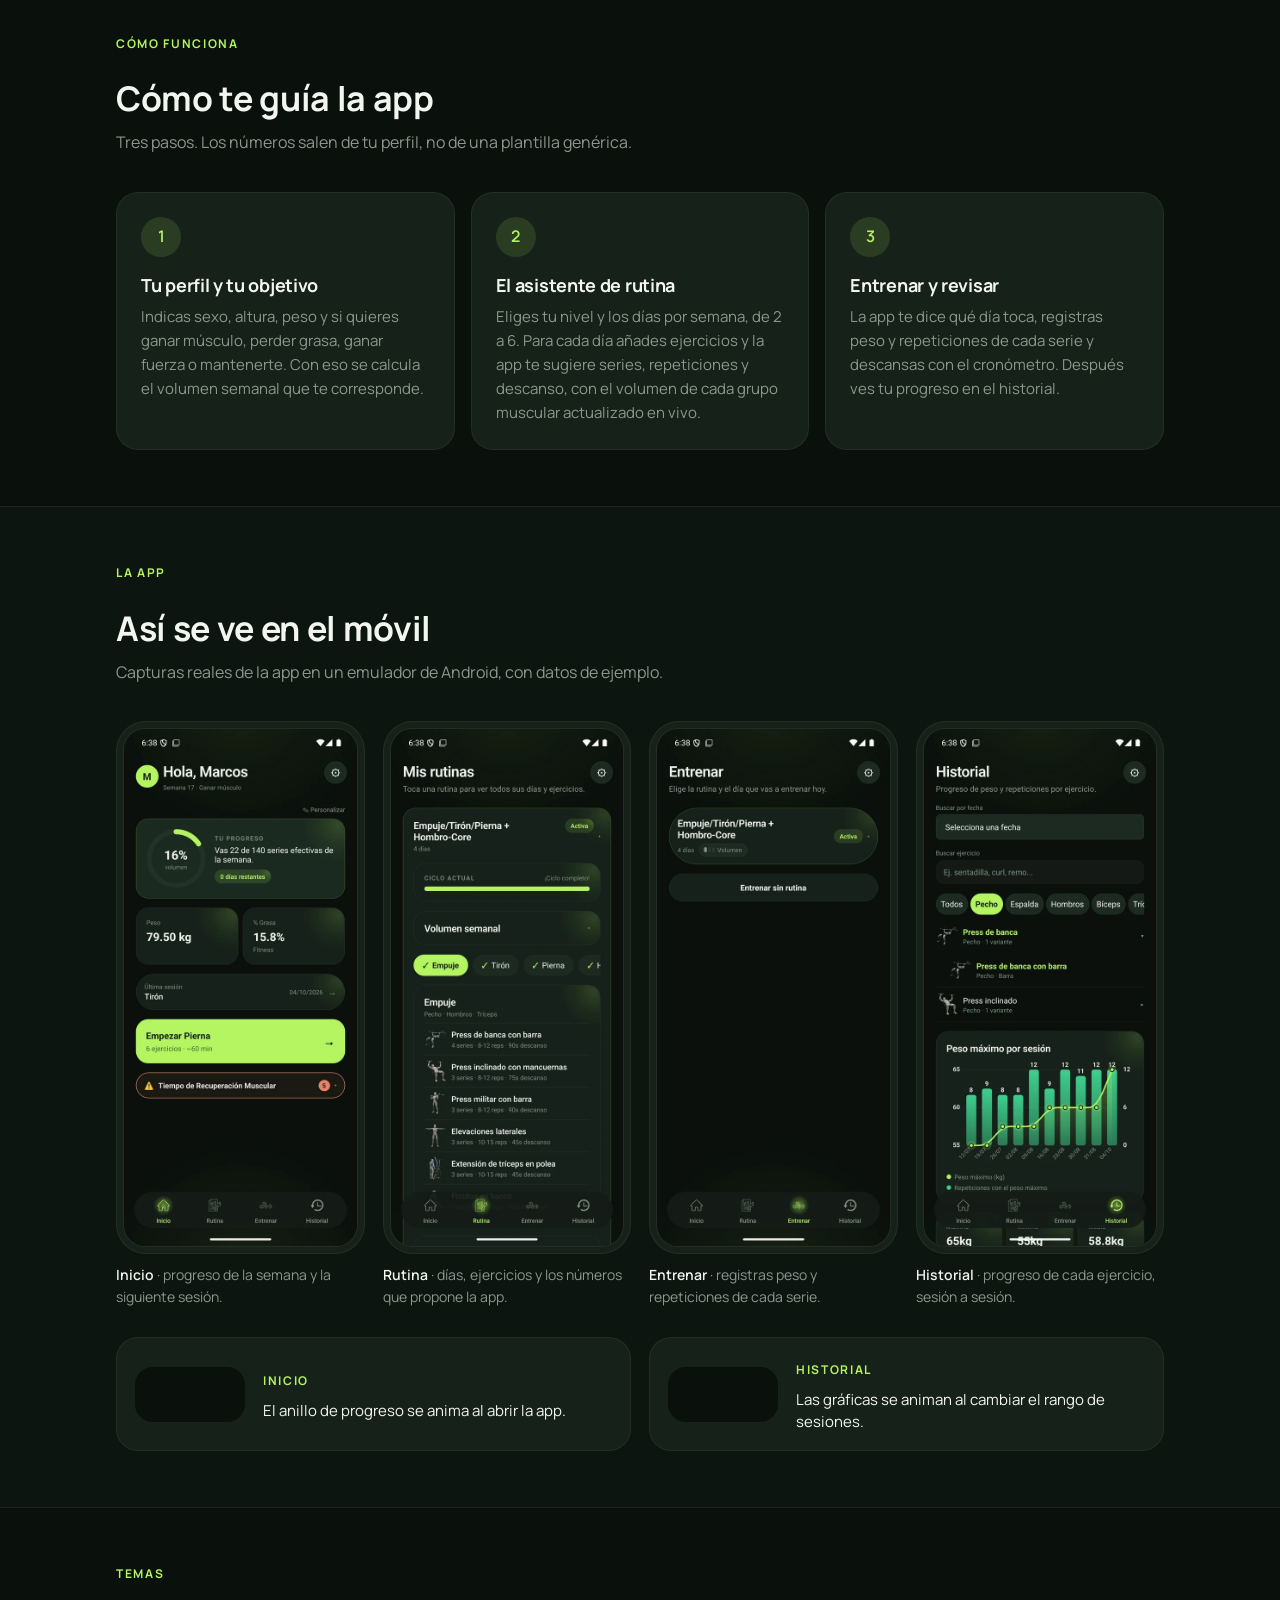
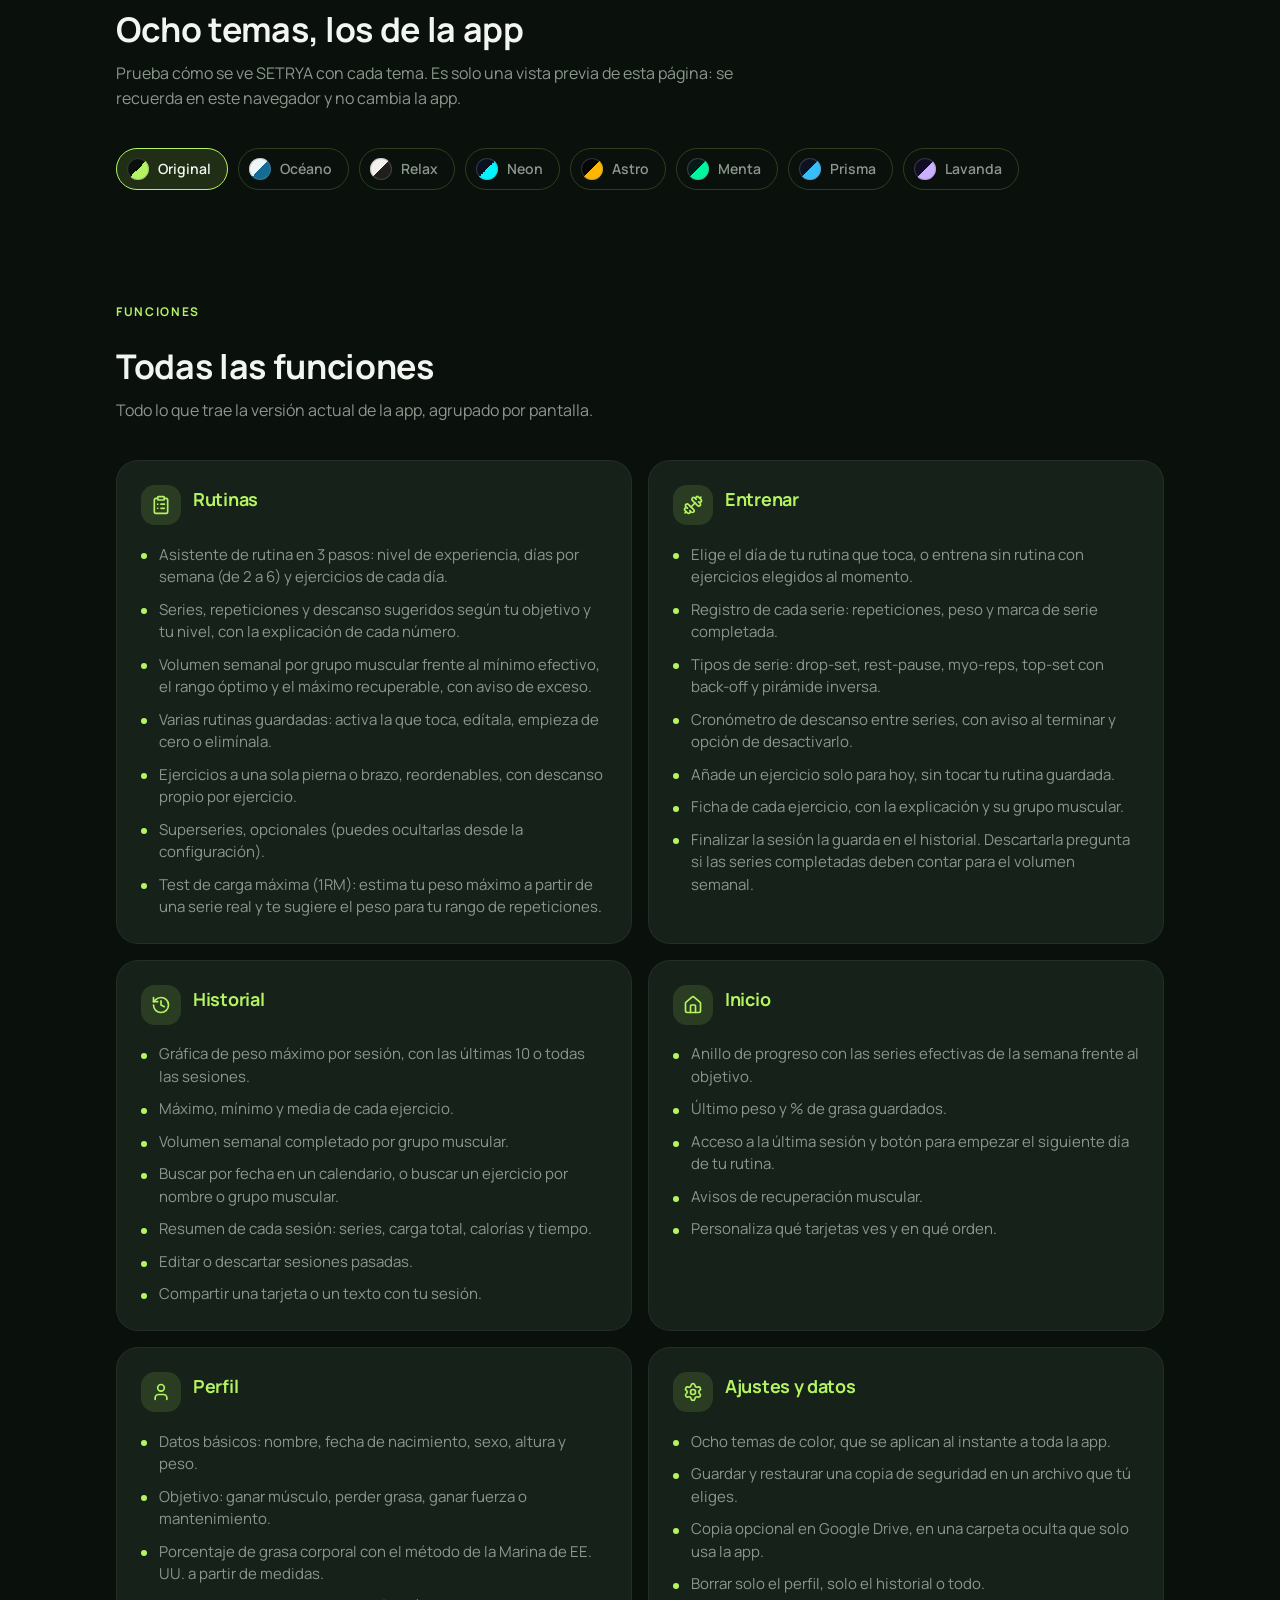
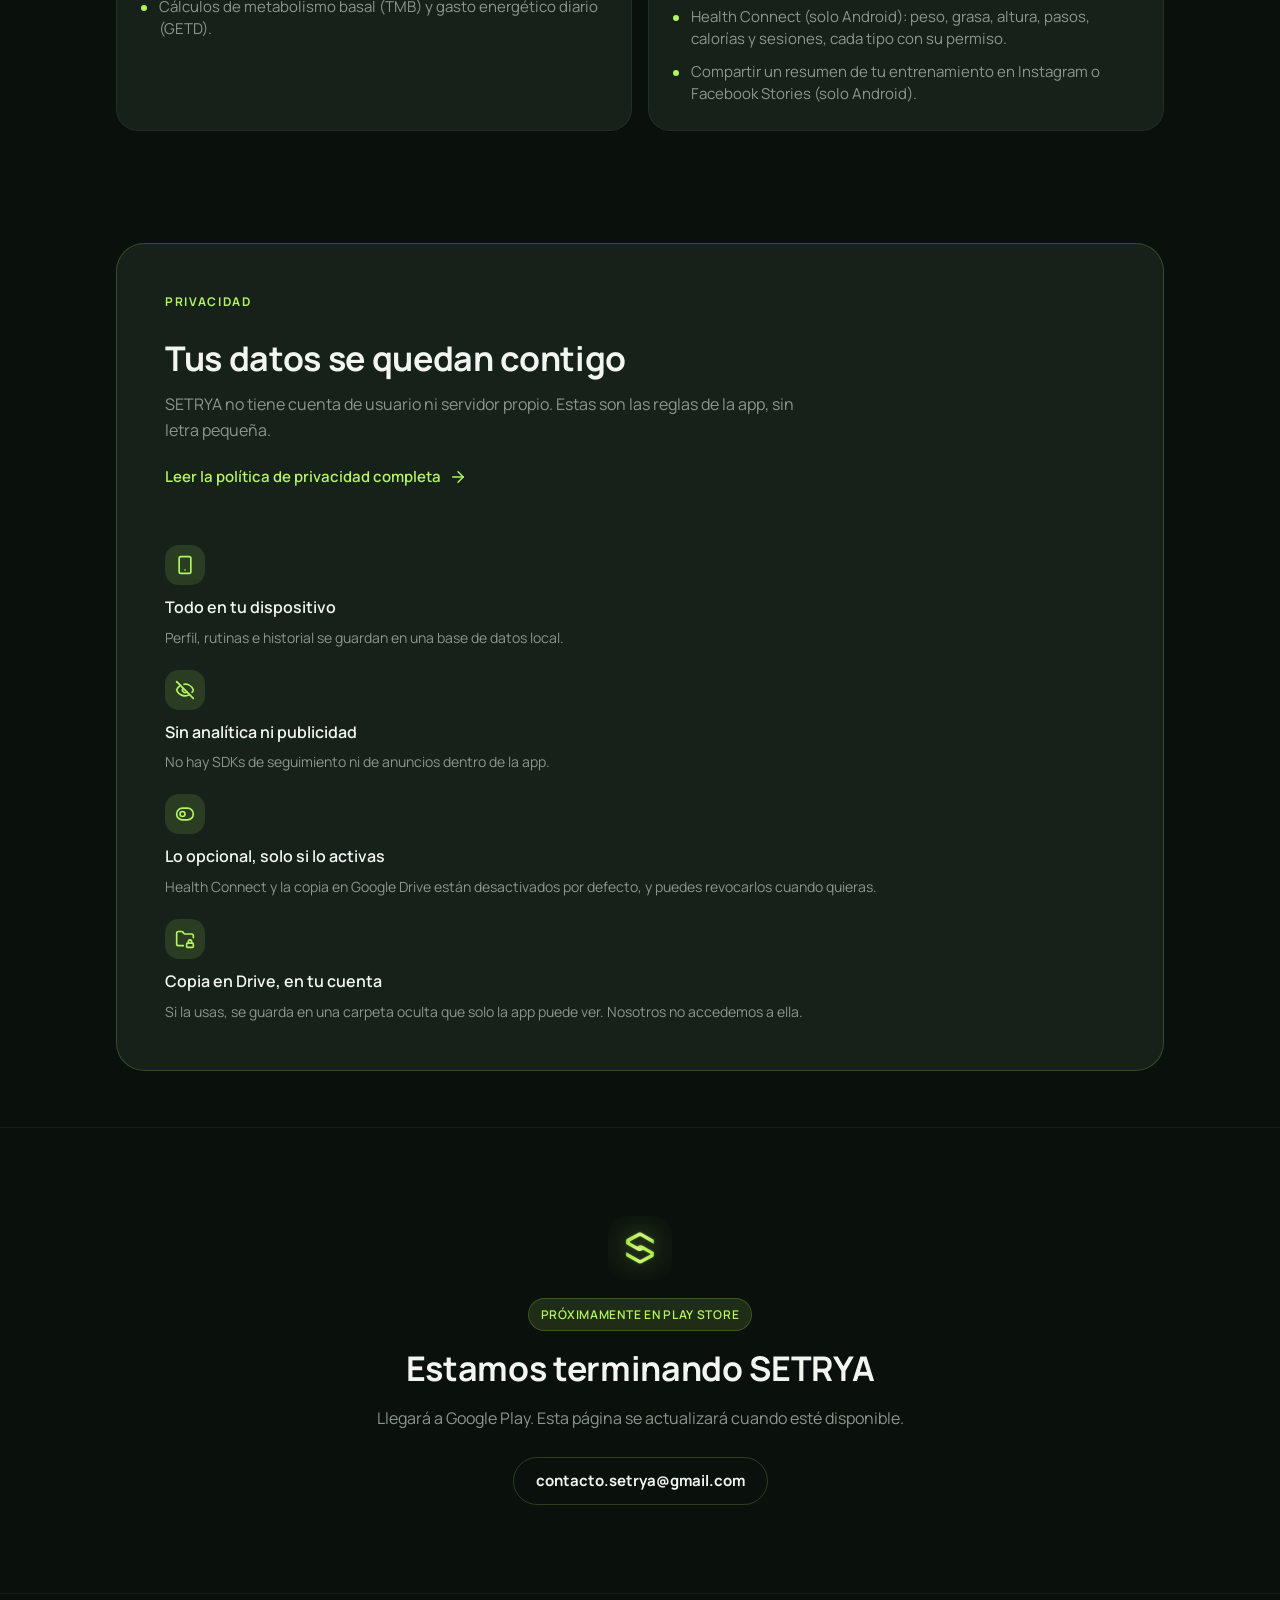
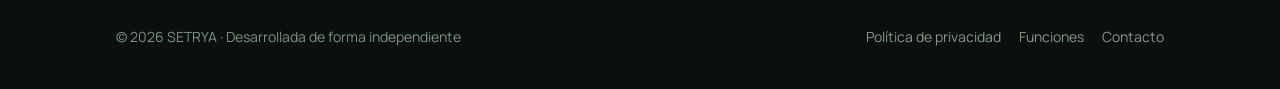
==== commit 286f00a8: "Web: añade banner de reclutamiento de testers Franja superior con CTA directo al formulario de inscr" ====
--- a/index.html
+++ b/index.html
@@ -19,6 +19,34 @@
   <script src="theme.js" defer></script>
 </head>
 <body>
+
+<!-- Aviso temporal de reclutamiento de testers (oct-nov 2026). Quitar cuando se cubran las 16 plazas o acabe el test cerrado. -->
+<div class="tester-banner" id="tester-banner">
+  <div class="wrap tester-banner-row">
+    <p><strong>Buscamos 16 testers</strong> antes del lanzamiento en Google Play — app gratis para siempre + llavero 3D de regalo.</p>
+    <div class="tester-banner-actions">
+      <a class="btn btn-primary" href="https://forms.gle/VAEw3dKkfmaMYDNA8" target="_blank" rel="noopener">Apúntate</a>
+      <button type="button" class="tester-banner-close" id="tester-banner-close" aria-label="Cerrar aviso">×</button>
+    </div>
+  </div>
+</div>
+<script>
+  (function () {
+    var KEY = 'setrya-tester-banner-dismissed';
+    var el = document.getElementById('tester-banner');
+    if (!el) return;
+    var dismissed = false;
+    try { dismissed = localStorage.getItem(KEY) === '1'; } catch (e) {}
+    if (dismissed) { el.hidden = true; return; }
+    var close = document.getElementById('tester-banner-close');
+    if (close) {
+      close.addEventListener('click', function () {
+        el.hidden = true;
+        try { localStorage.setItem(KEY, '1'); } catch (e) {}
+      });
+    }
+  })();
+</script>
 
 <header class="site-header">
   <div class="wrap">
--- a/styles.css
+++ b/styles.css
@@ -185,6 +185,42 @@
   pointer-events: none;
 }
 
+/* ---------- Aviso de testers ---------- */
+.tester-banner {
+  background: var(--primary-soft);
+  border-bottom: 1px solid var(--border-strong);
+}
+.tester-banner-row {
+  display: flex;
+  flex-wrap: wrap;
+  align-items: center;
+  justify-content: center;
+  gap: 10px 16px;
+  padding: 10px var(--gutter);
+  text-align: center;
+}
+.tester-banner-row p { margin: 0; font-size: 14px; color: var(--text); }
+.tester-banner-actions { display: flex; align-items: center; gap: 10px; flex: none; }
+.tester-banner .btn-primary { min-height: 36px; padding: 0 18px; font-size: 14px; }
+.tester-banner-close {
+  display: inline-flex;
+  align-items: center;
+  justify-content: center;
+  width: 28px;
+  height: 28px;
+  border: none;
+  background: transparent;
+  color: var(--text-muted);
+  font-size: 18px;
+  line-height: 1;
+  cursor: pointer;
+  border-radius: 999px;
+}
+.tester-banner-close:hover { color: var(--text); background: var(--surface-alt); }
+@media (min-width: 760px) {
+  .tester-banner-row { flex-wrap: nowrap; justify-content: center; text-align: left; }
+}
+
 /* ---------- Cabecera ---------- */
 .site-header {
   position: sticky;
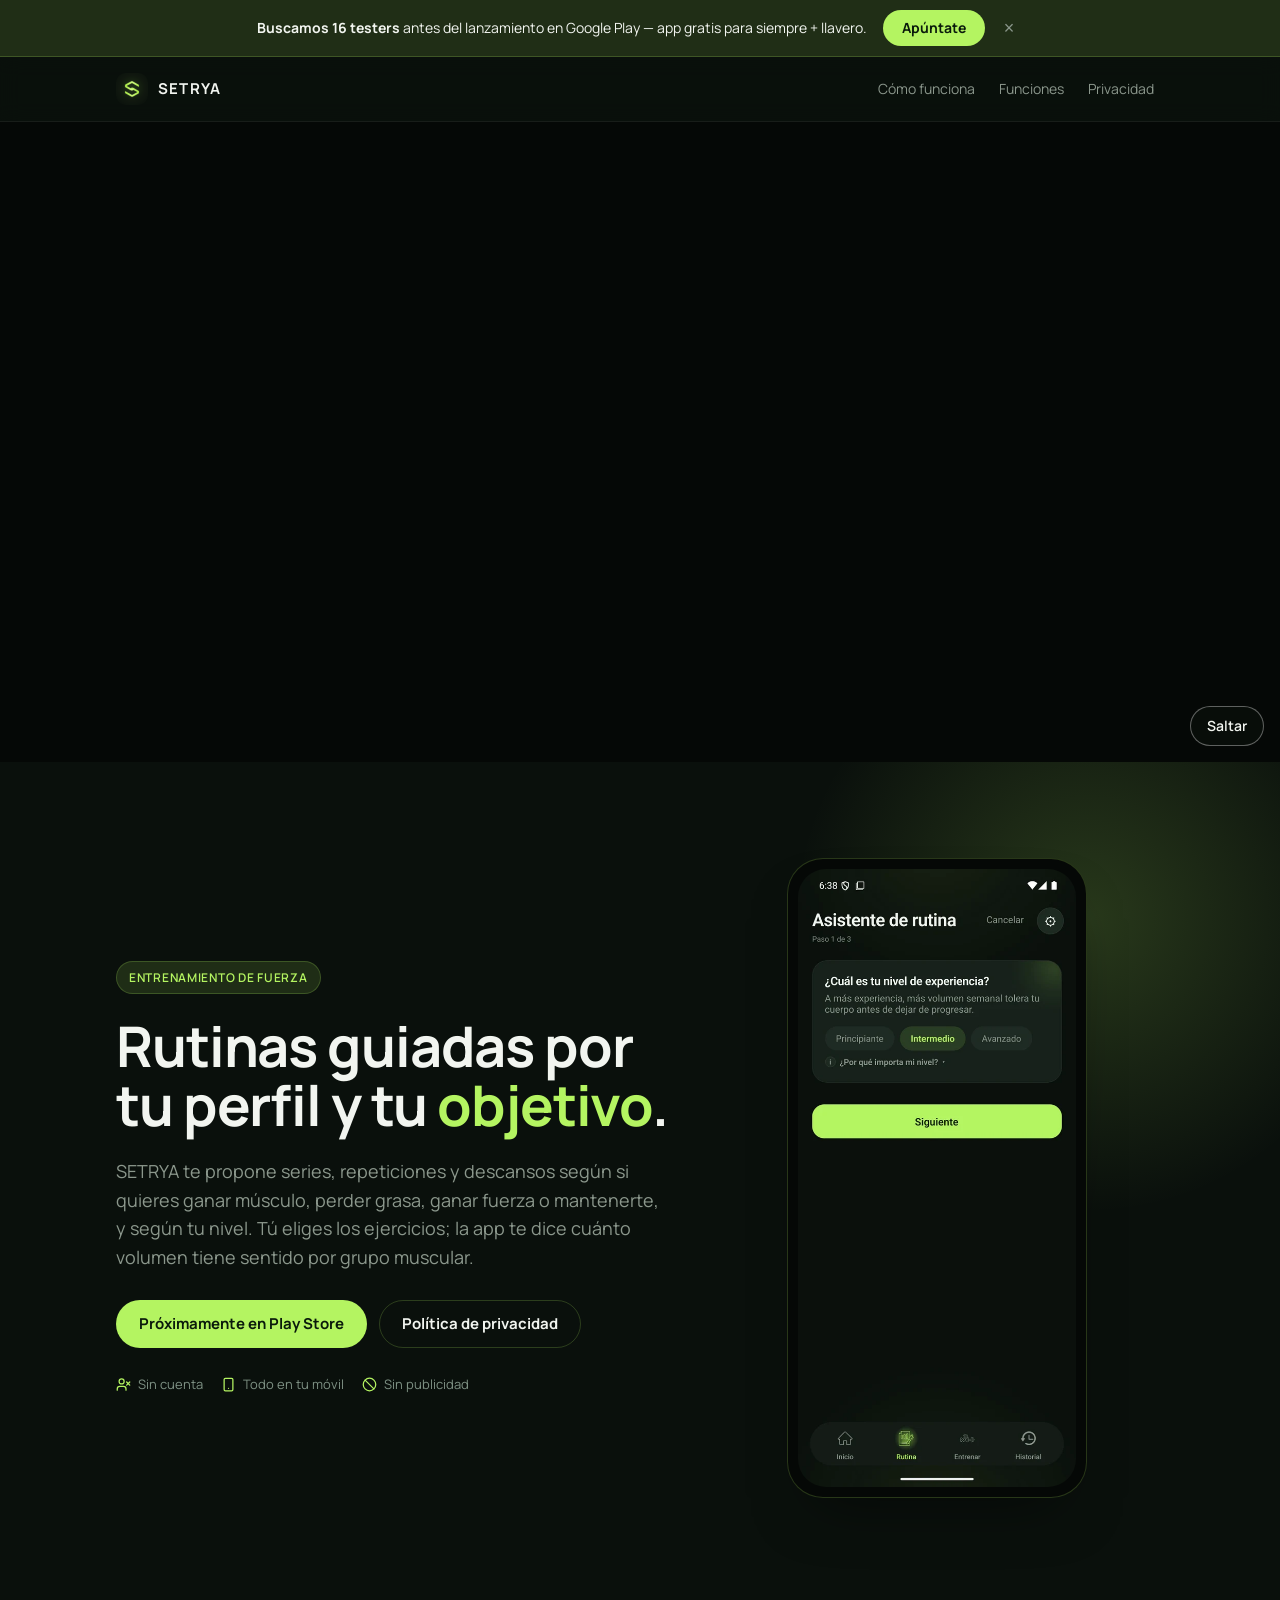
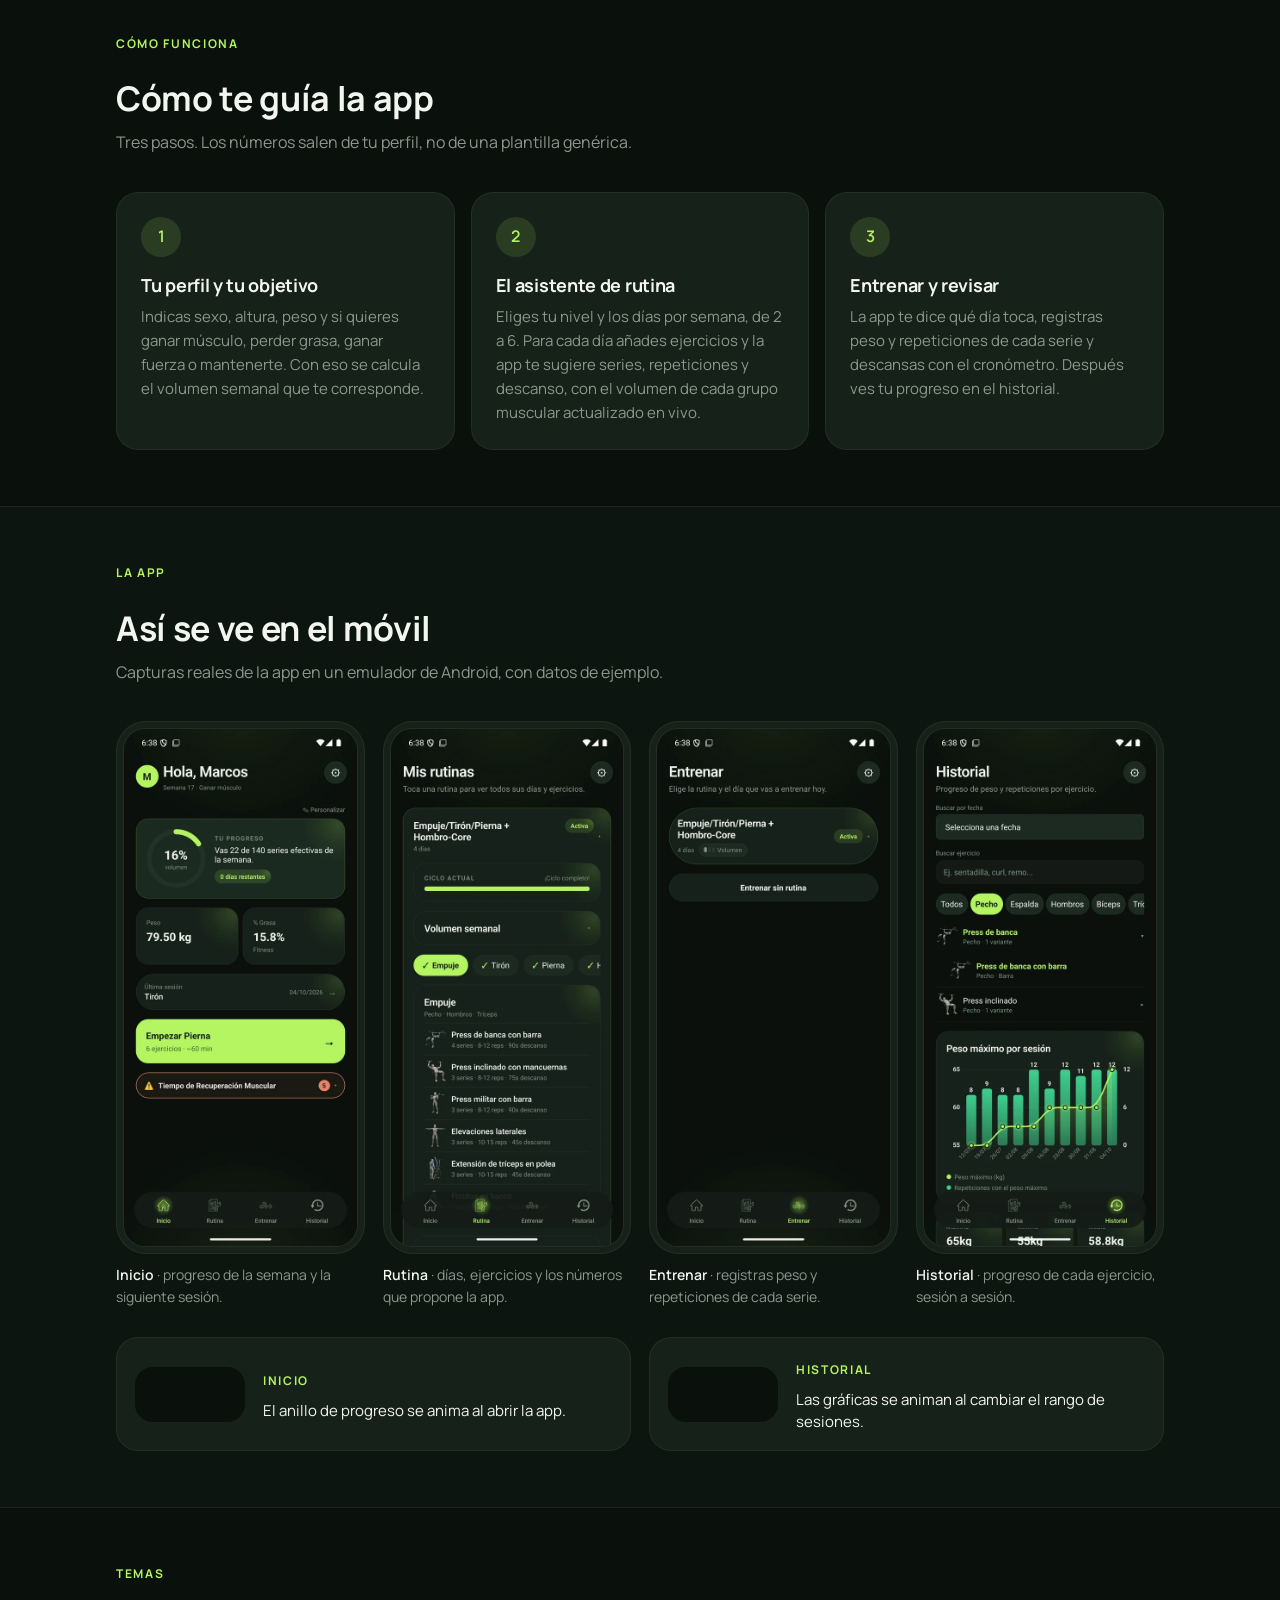
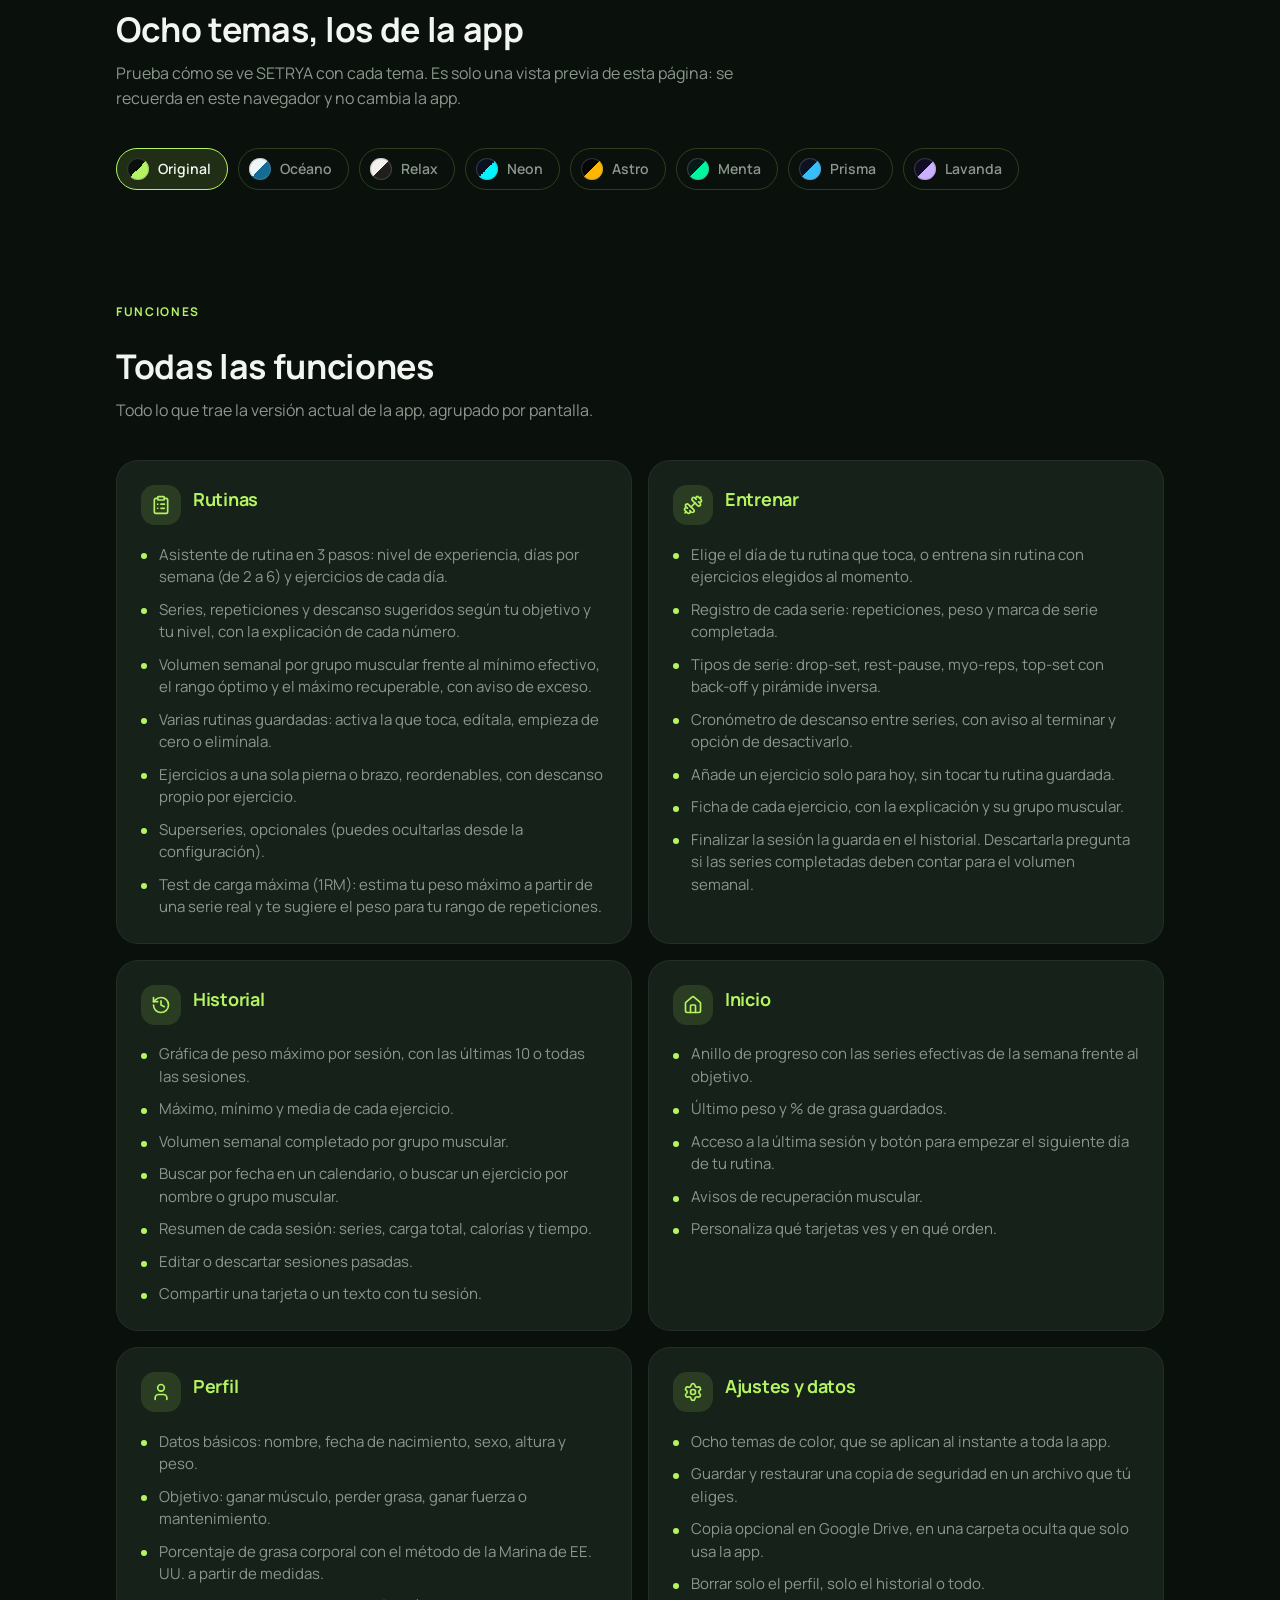
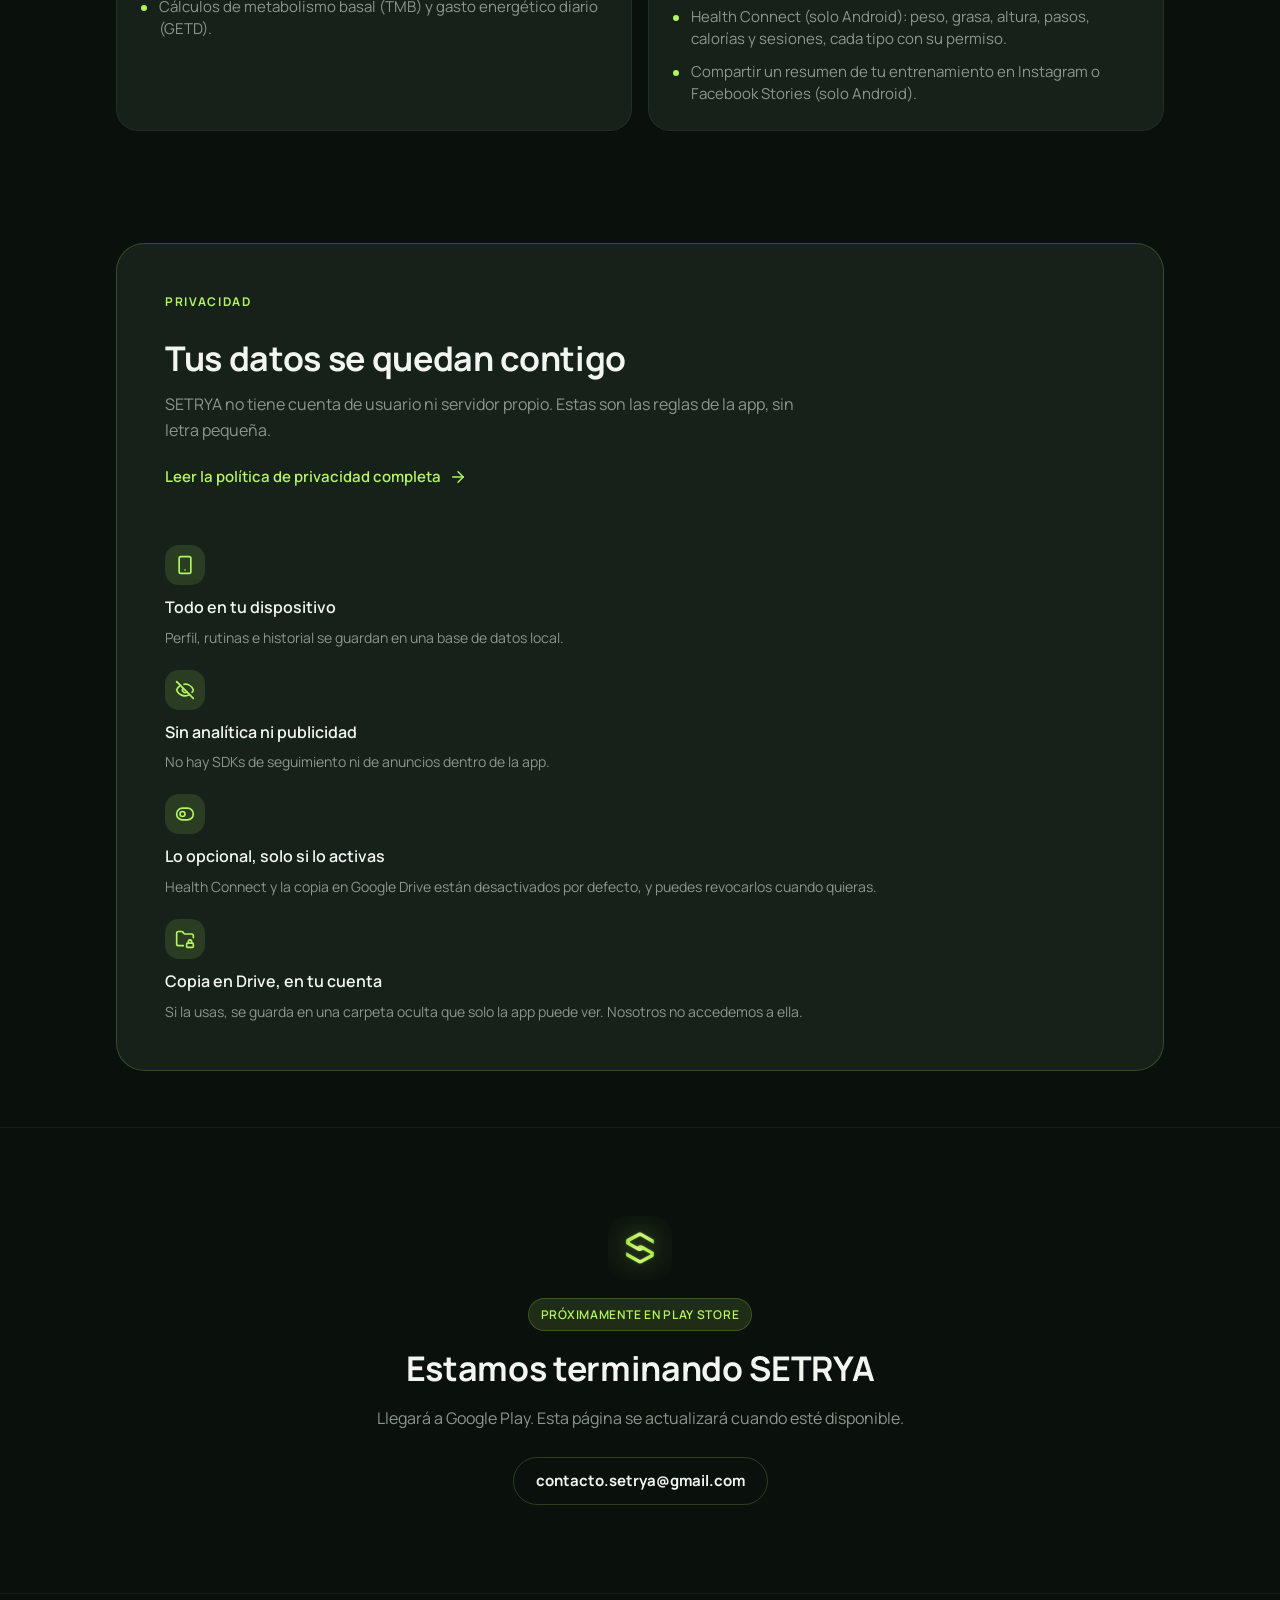
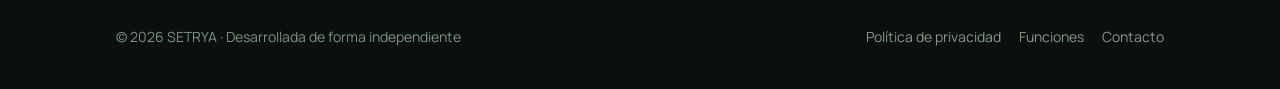
==== commit b219d212: "Web: simplifica el texto del banner de testers Quita "3D de regalo" del incentivo del llavero en la " ====
--- a/index.html
+++ b/index.html
@@ -23,7 +23,7 @@
 <!-- Aviso temporal de reclutamiento de testers (oct-nov 2026). Quitar cuando se cubran las 16 plazas o acabe el test cerrado. -->
 <div class="tester-banner" id="tester-banner">
   <div class="wrap tester-banner-row">
-    <p><strong>Buscamos 16 testers</strong> antes del lanzamiento en Google Play — app gratis para siempre + llavero 3D de regalo.</p>
+    <p><strong>Buscamos 16 testers</strong> antes del lanzamiento en Google Play — app gratis para siempre + llavero.</p>
     <div class="tester-banner-actions">
       <a class="btn btn-primary" href="https://forms.gle/VAEw3dKkfmaMYDNA8" target="_blank" rel="noopener">Apúntate</a>
       <button type="button" class="tester-banner-close" id="tester-banner-close" aria-label="Cerrar aviso">×</button>
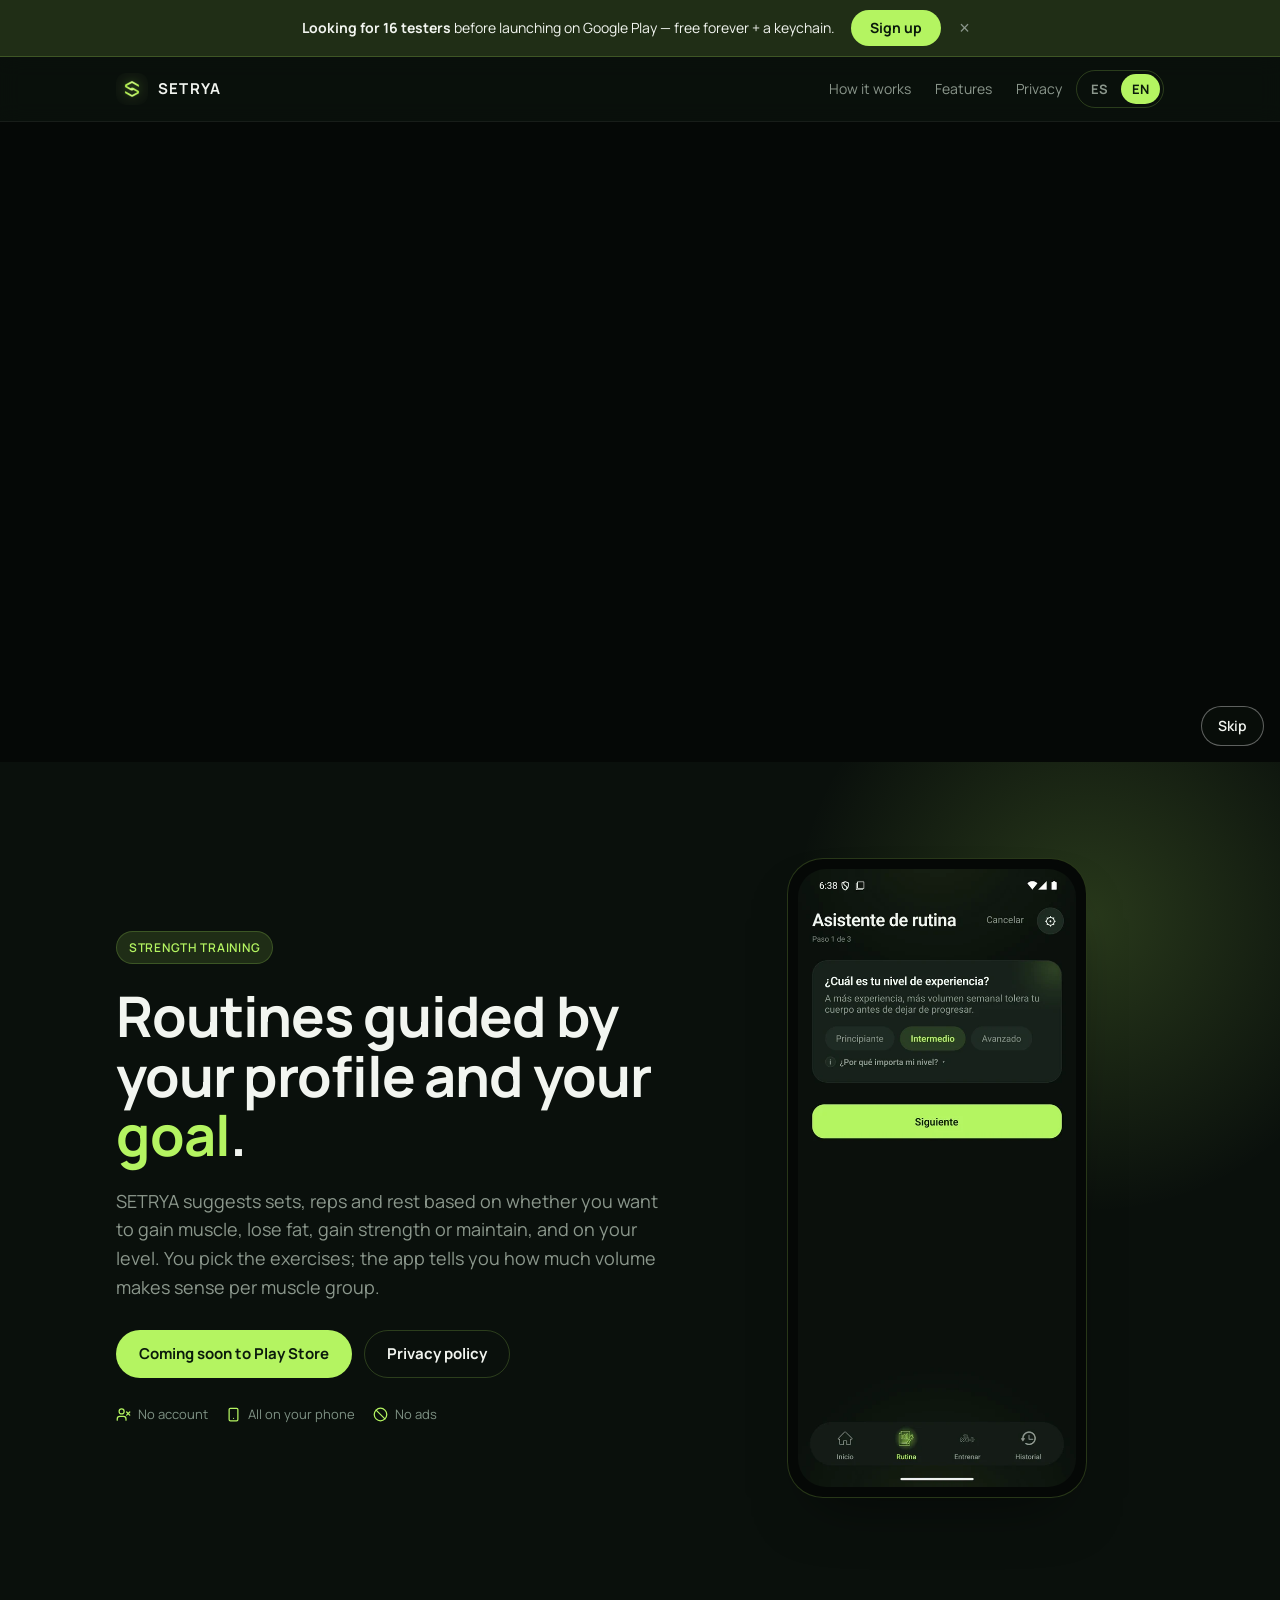
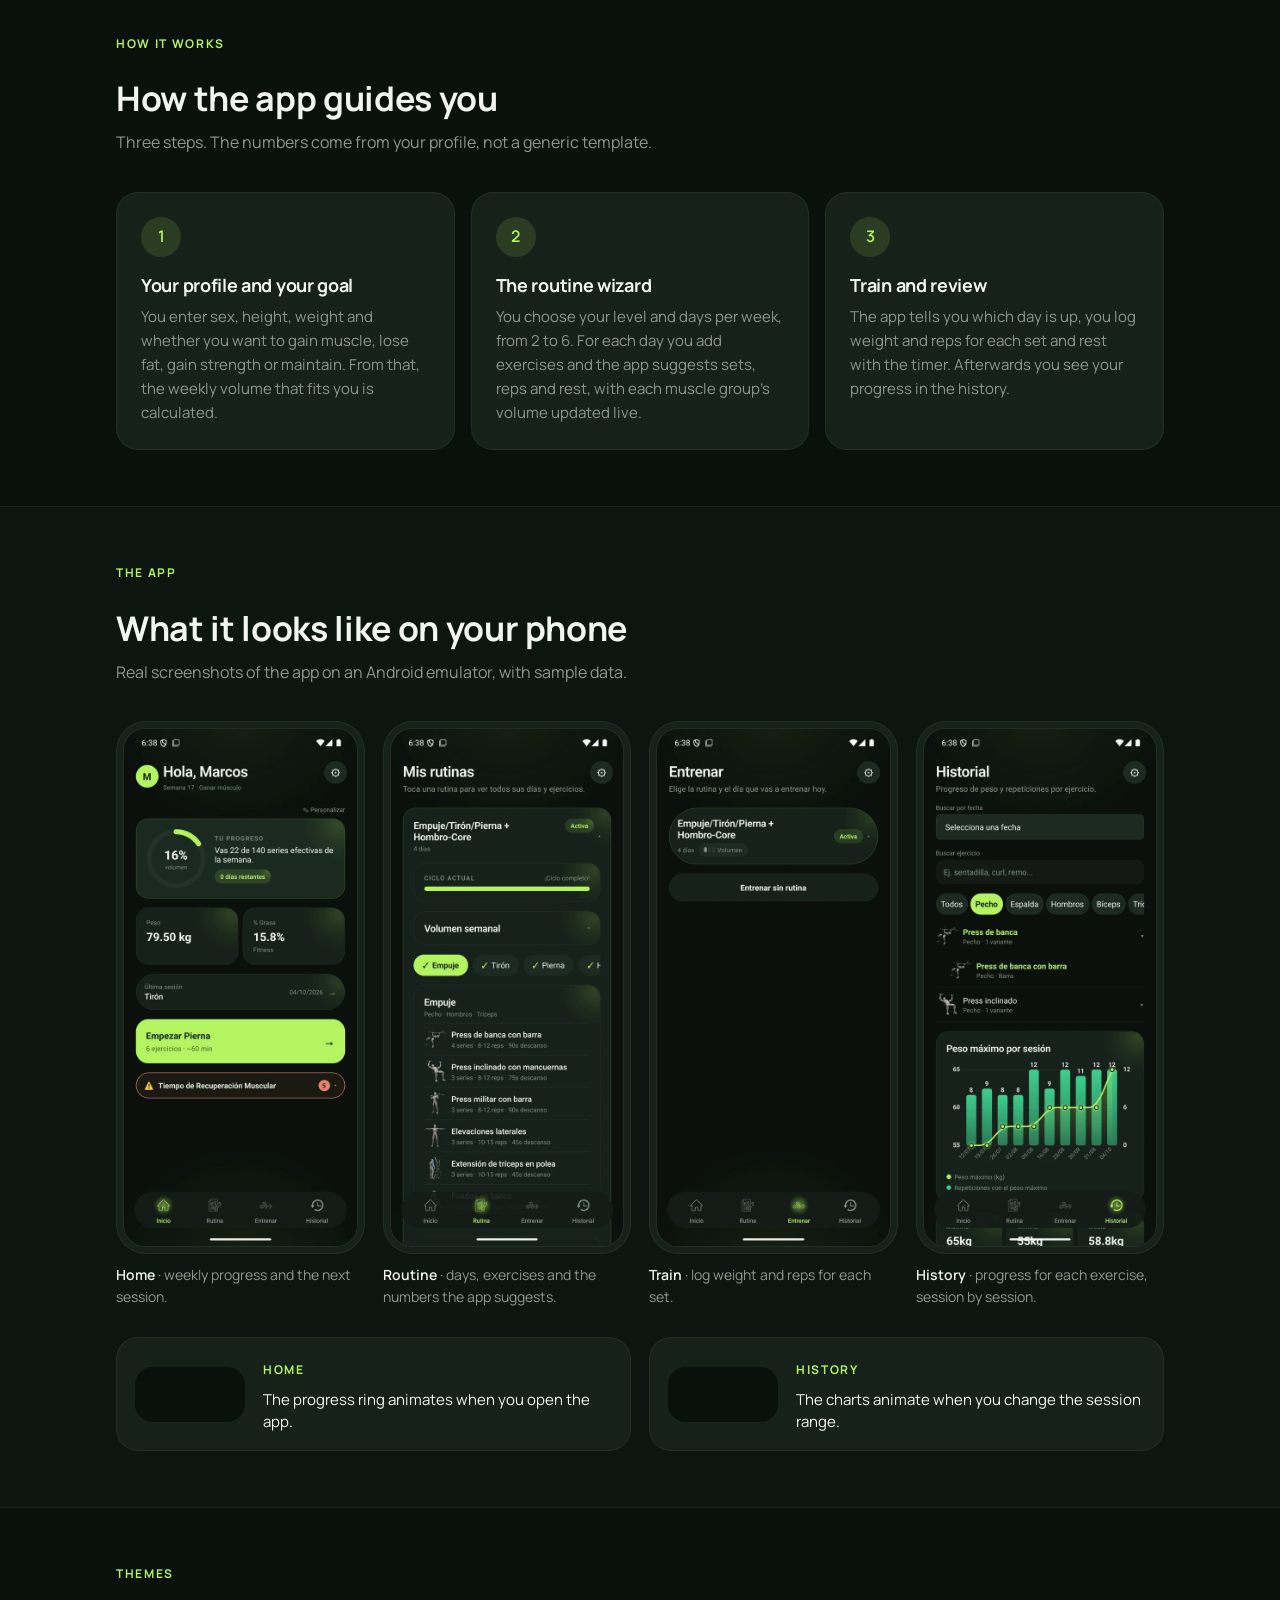
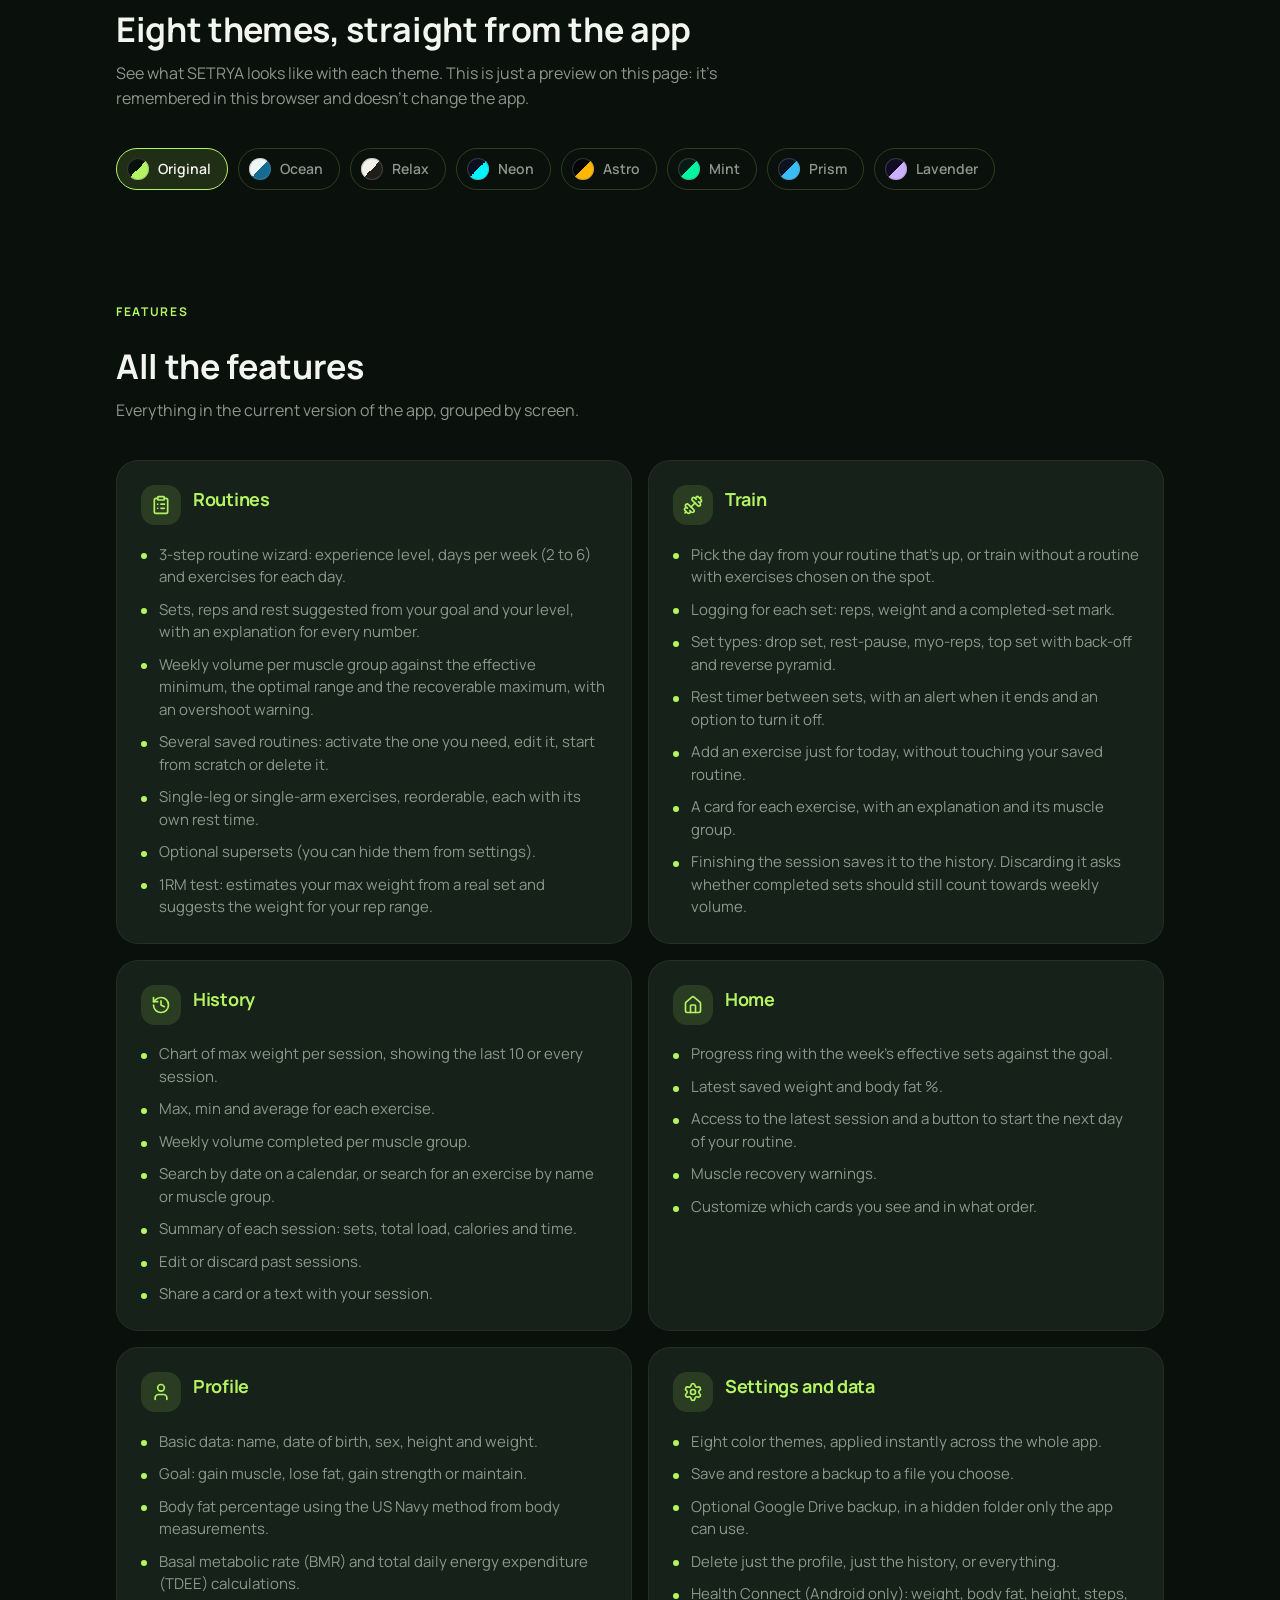
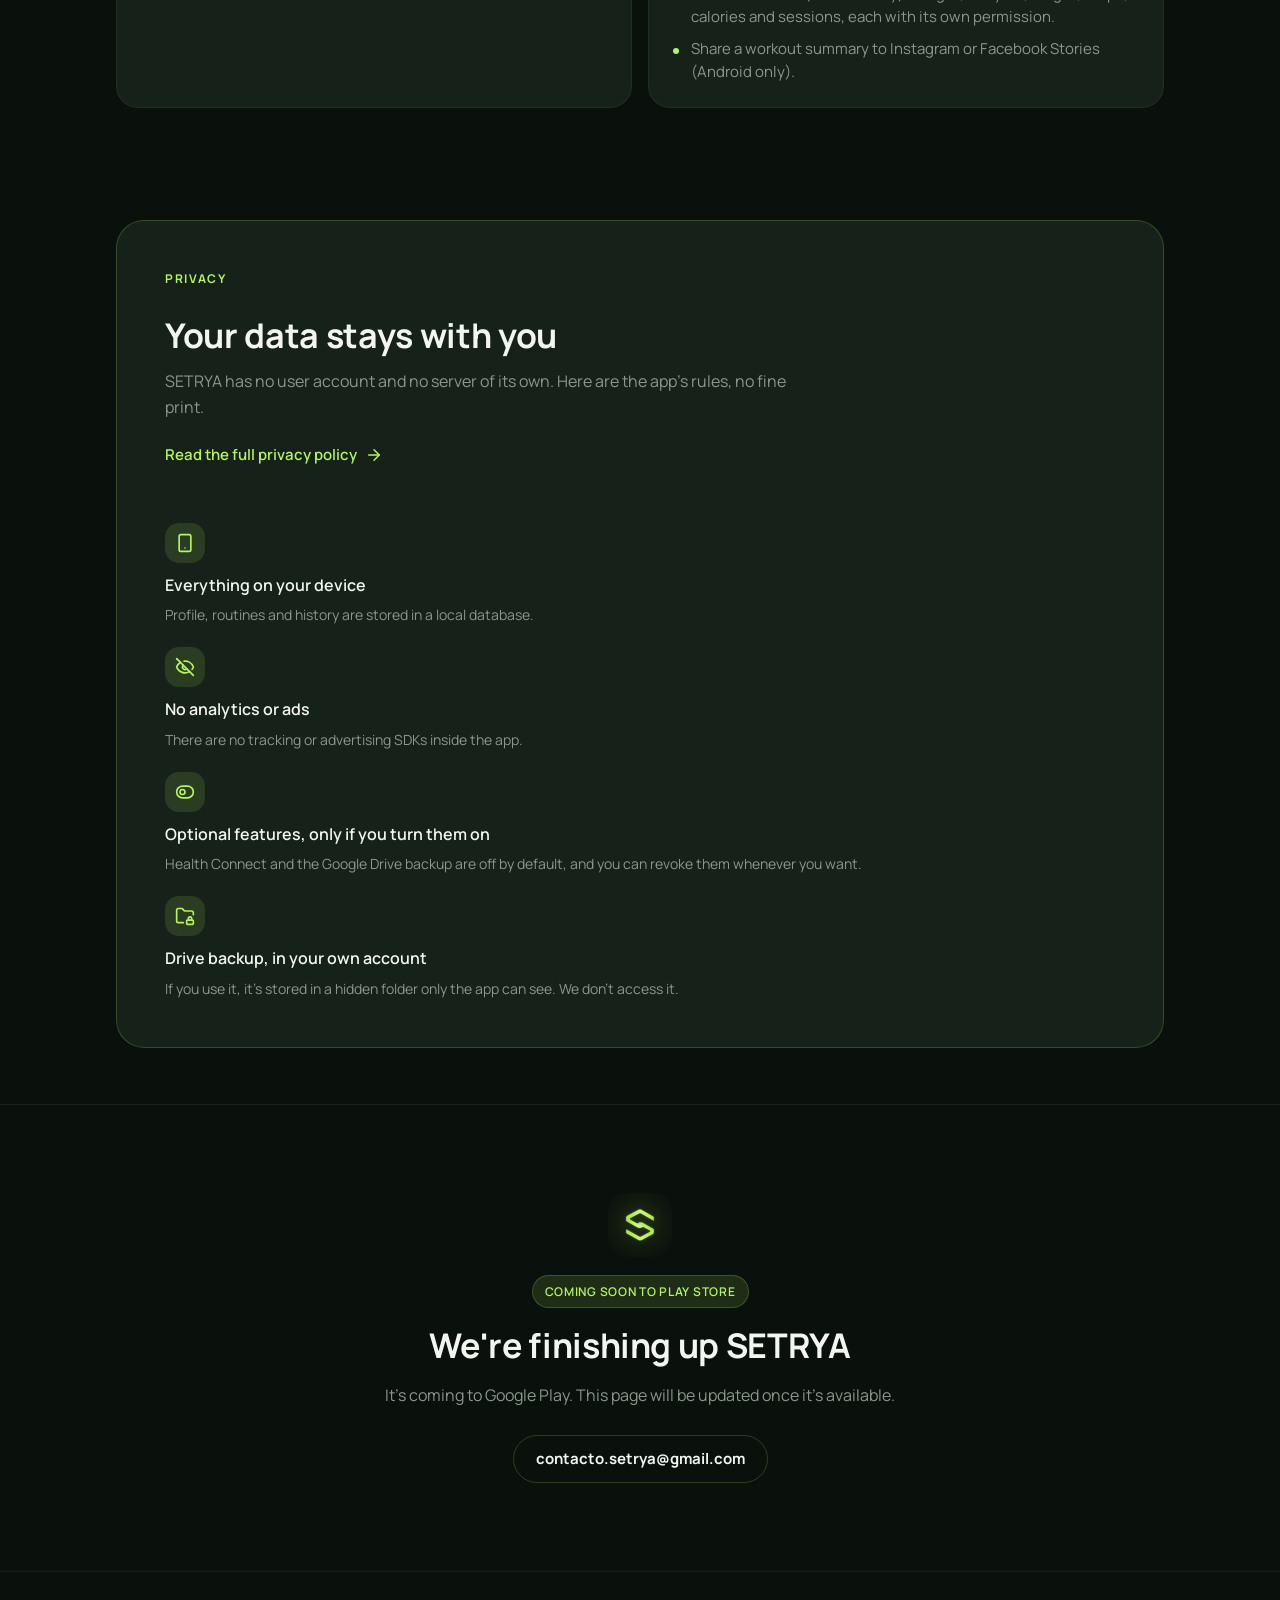
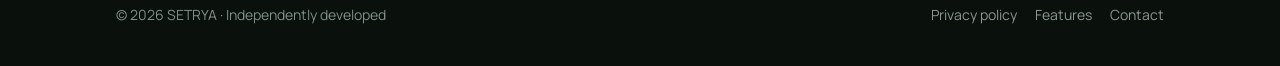
==== commit 0113a7ab: "Web: traducción al inglés + selector de idioma ES/EN en cabecera Añade i18n.js (mismo patrón vanilla" ====
--- a/index.html
+++ b/index.html
@@ -3,11 +3,11 @@
 <head>
   <meta charset="utf-8">
   <meta name="viewport" content="width=device-width, initial-scale=1">
-  <title>SETRYA — Rutinas guiadas por tu perfil y tu objetivo</title>
-  <meta name="description" content="SETRYA te propone series, repeticiones y descansos según tu objetivo y tu nivel. Todo se guarda en tu móvil: sin cuenta, sin servidor y sin publicidad.">
+  <title data-i18n="meta.title">SETRYA — Rutinas guiadas por tu perfil y tu objetivo</title>
+  <meta name="description" content="SETRYA te propone series, repeticiones y descansos según tu objetivo y tu nivel. Todo se guarda en tu móvil: sin cuenta, sin servidor y sin publicidad." data-i18n-content="meta.description">
   <meta name="theme-color" content="#0a100c">
-  <meta property="og:title" content="SETRYA — Rutinas guiadas por tu perfil y tu objetivo">
-  <meta property="og:description" content="Asistente de rutina, registro de series, descanso con aviso e historial con gráficas. Todo en tu dispositivo.">
+  <meta property="og:title" content="SETRYA — Rutinas guiadas por tu perfil y tu objetivo" data-i18n-content="meta.ogTitle">
+  <meta property="og:description" content="Asistente de rutina, registro de series, descanso con aviso e historial con gráficas. Todo en tu dispositivo." data-i18n-content="meta.ogDescription">
   <meta property="og:type" content="website">
   <meta property="og:image" content="assets/capturas/oscura/asistente.webp">
   <link rel="icon" href="assets/favicon.png">
@@ -17,16 +17,17 @@
   <link rel="stylesheet" href="styles.css">
   <script>try{var t=localStorage.getItem('setrya-theme');if(t)document.documentElement.setAttribute('data-theme',t)}catch(e){}</script>
   <script src="theme.js" defer></script>
+  <script src="i18n.js" defer></script>
 </head>
 <body>
 
 <!-- Aviso temporal de reclutamiento de testers (oct-nov 2026). Quitar cuando se cubran las 16 plazas o acabe el test cerrado. -->
 <div class="tester-banner" id="tester-banner">
   <div class="wrap tester-banner-row">
-    <p><strong>Buscamos 16 testers</strong> antes del lanzamiento en Google Play — app gratis para siempre + llavero.</p>
+    <p data-i18n-html="banner.text"><strong>Buscamos 16 testers</strong> antes del lanzamiento en Google Play — app gratis para siempre + llavero.</p>
     <div class="tester-banner-actions">
-      <a class="btn btn-primary" href="https://forms.gle/VAEw3dKkfmaMYDNA8" target="_blank" rel="noopener">Apúntate</a>
-      <button type="button" class="tester-banner-close" id="tester-banner-close" aria-label="Cerrar aviso">×</button>
+      <a class="btn btn-primary" href="https://forms.gle/VAEw3dKkfmaMYDNA8" target="_blank" rel="noopener" data-i18n="banner.cta">Apúntate</a>
+      <button type="button" class="tester-banner-close" id="tester-banner-close" data-i18n-aria-label="banner.close" aria-label="Cerrar aviso">×</button>
     </div>
   </div>
 </div>
@@ -55,9 +56,13 @@
       SETRYA
     </a>
     <nav class="nav" aria-label="Principal">
-      <a href="#como-funciona">Cómo funciona</a>
-      <a class="hide-sm" href="#funciones">Funciones</a>
-      <a href="#privacidad">Privacidad</a>
+      <a href="#como-funciona" data-i18n="header.howItWorks">Cómo funciona</a>
+      <a class="hide-sm" href="#funciones" data-i18n="header.features">Funciones</a>
+      <a href="#privacidad" data-i18n="header.privacy">Privacidad</a>
+      <div class="lang-switch" role="group" data-i18n-aria-label="header.langLabel" aria-label="Idioma">
+        <button type="button" class="lang-opt" data-lang-id="es" aria-pressed="true">ES</button>
+        <button type="button" class="lang-opt" data-lang-id="en" aria-pressed="false">EN</button>
+      </div>
     </nav>
   </div>
 </header>
@@ -66,29 +71,29 @@
 
   <div class="intro" id="intro" aria-label="Vídeo de presentación de Setrya">
     <video id="intro-video" src="assets/video/setrya-promo.mp4" autoplay muted playsinline preload="auto"></video>
-    <button type="button" class="intro-skip" id="intro-skip">Saltar</button>
+    <button type="button" class="intro-skip" id="intro-skip" data-i18n="intro.skip">Saltar</button>
   </div>
 
   <section class="hero halo">
     <div class="wrap hero-grid">
       <div class="hero-copy">
-        <span class="pill">Entrenamiento de fuerza</span>
-        <h1>Rutinas guiadas por tu perfil y tu <span class="accent">objetivo</span>.</h1>
-        <p class="lede">SETRYA te propone series, repeticiones y descansos según si quieres ganar músculo, perder grasa, ganar fuerza o mantenerte, y según tu nivel. Tú eliges los ejercicios; la app te dice cuánto volumen tiene sentido por grupo muscular.</p>
+        <span class="pill" data-i18n="hero.badge">Entrenamiento de fuerza</span>
+        <h1 data-i18n-html="hero.title">Rutinas guiadas por tu perfil y tu <span class="accent">objetivo</span>.</h1>
+        <p class="lede" data-i18n="hero.lede">SETRYA te propone series, repeticiones y descansos según si quieres ganar músculo, perder grasa, ganar fuerza o mantenerte, y según tu nivel. Tú eliges los ejercicios; la app te dice cuánto volumen tiene sentido por grupo muscular.</p>
         <div class="cta-row">
-          <span class="btn btn-primary btn-disabled" aria-disabled="true">Próximamente en Play Store</span>
-          <a class="btn btn-ghost" href="privacidad/">Política de privacidad</a>
+          <span class="btn btn-primary btn-disabled" aria-disabled="true" data-i18n="hero.ctaSoon">Próximamente en Play Store</span>
+          <a class="btn btn-ghost" href="privacidad/" data-i18n="hero.ctaPrivacy">Política de privacidad</a>
         </div>
         <ul class="trust">
-          <li><span class="ic" style="--icon:url(assets/icons/user-x.svg)"></span>Sin cuenta</li>
-          <li><span class="ic" style="--icon:url(assets/icons/smartphone.svg)"></span>Todo en tu móvil</li>
-          <li><span class="ic" style="--icon:url(assets/icons/ban.svg)"></span>Sin publicidad</li>
+          <li><span class="ic" style="--icon:url(assets/icons/user-x.svg)"></span><span data-i18n="hero.trustNoAccount">Sin cuenta</span></li>
+          <li><span class="ic" style="--icon:url(assets/icons/smartphone.svg)"></span><span data-i18n="hero.trustAllOnPhone">Todo en tu móvil</span></li>
+          <li><span class="ic" style="--icon:url(assets/icons/ban.svg)"></span><span data-i18n="hero.trustNoAds">Sin publicidad</span></li>
         </ul>
       </div>
 
       <div class="hero-visual">
         <figure class="phone">
-          <img data-shot="asistente" src="assets/capturas/oscura/asistente.webp" alt="Asistente de rutina de SETRYA, paso 1: elegir el nivel de experiencia" width="540" height="1200">
+          <img data-shot="asistente" src="assets/capturas/oscura/asistente.webp" data-i18n-alt="hero.visualAlt" alt="Asistente de rutina de SETRYA, paso 1: elegir el nivel de experiencia" width="540" height="1200">
         </figure>
       </div>
     </div>
@@ -97,25 +102,25 @@
   <section class="block" id="como-funciona">
     <div class="wrap">
       <div class="head">
-        <span class="overline">Cómo funciona</span>
-        <h2>Cómo te guía la app</h2>
-        <p class="section-lede">Tres pasos. Los números salen de tu perfil, no de una plantilla genérica.</p>
+        <span class="overline" data-i18n="how.overline">Cómo funciona</span>
+        <h2 data-i18n="how.title">Cómo te guía la app</h2>
+        <p class="section-lede" data-i18n="how.lede">Tres pasos. Los números salen de tu perfil, no de una plantilla genérica.</p>
       </div>
       <ol class="steps">
         <li class="card">
           <span class="step-n">1</span>
-          <h3>Tu perfil y tu objetivo</h3>
-          <p>Indicas sexo, altura, peso y si quieres ganar músculo, perder grasa, ganar fuerza o mantenerte. Con eso se calcula el volumen semanal que te corresponde.</p>
+          <h3 data-i18n="how.step1.title">Tu perfil y tu objetivo</h3>
+          <p data-i18n="how.step1.body">Indicas sexo, altura, peso y si quieres ganar músculo, perder grasa, ganar fuerza o mantenerte. Con eso se calcula el volumen semanal que te corresponde.</p>
         </li>
         <li class="card">
           <span class="step-n">2</span>
-          <h3>El asistente de rutina</h3>
-          <p>Eliges tu nivel y los días por semana, de 2 a 6. Para cada día añades ejercicios y la app te sugiere series, repeticiones y descanso, con el volumen de cada grupo muscular actualizado en vivo.</p>
+          <h3 data-i18n="how.step2.title">El asistente de rutina</h3>
+          <p data-i18n="how.step2.body">Eliges tu nivel y los días por semana, de 2 a 6. Para cada día añades ejercicios y la app te sugiere series, repeticiones y descanso, con el volumen de cada grupo muscular actualizado en vivo.</p>
         </li>
         <li class="card">
           <span class="step-n">3</span>
-          <h3>Entrenar y revisar</h3>
-          <p>La app te dice qué día toca, registras peso y repeticiones de cada serie y descansas con el cronómetro. Después ves tu progreso en el historial.</p>
+          <h3 data-i18n="how.step3.title">Entrenar y revisar</h3>
+          <p data-i18n="how.step3.body">La app te dice qué día toca, registras peso y repeticiones de cada serie y descansas con el cronómetro. Después ves tu progreso en el historial.</p>
         </li>
       </ol>
     </div>
@@ -124,43 +129,43 @@
   <section class="block band" id="capturas">
     <div class="wrap">
       <div class="head">
-        <span class="overline">La app</span>
-        <h2>Así se ve en el móvil</h2>
-        <p class="section-lede">Capturas reales de la app en un emulador de Android, con datos de ejemplo.</p>
+        <span class="overline" data-i18n="shots.overline">La app</span>
+        <h2 data-i18n="shots.title">Así se ve en el móvil</h2>
+        <p class="section-lede" data-i18n="shots.lede">Capturas reales de la app en un emulador de Android, con datos de ejemplo.</p>
       </div>
 
       <div class="gallery">
         <figure class="shot">
-          <div class="shot-frame"><img data-shot="inicio" src="assets/capturas/oscura/inicio.webp" alt="Pantalla de Inicio con el progreso semanal y la siguiente sesión" loading="lazy" width="540" height="1200"></div>
-          <figcaption><strong>Inicio</strong> · progreso de la semana y la siguiente sesión.</figcaption>
+          <div class="shot-frame"><img data-shot="inicio" src="assets/capturas/oscura/inicio.webp" data-i18n-alt="shots.inicio.alt" alt="Pantalla de Inicio con el progreso semanal y la siguiente sesión" loading="lazy" width="540" height="1200"></div>
+          <figcaption data-i18n-html="shots.inicio.caption"><strong>Inicio</strong> · progreso de la semana y la siguiente sesión.</figcaption>
         </figure>
         <figure class="shot">
-          <div class="shot-frame"><img data-shot="rutina-expandida" src="assets/capturas/oscura/rutina-expandida.webp" alt="Rutina con sus días, volumen semanal y ejercicios" loading="lazy" width="540" height="1200"></div>
-          <figcaption><strong>Rutina</strong> · días, ejercicios y los números que propone la app.</figcaption>
+          <div class="shot-frame"><img data-shot="rutina-expandida" src="assets/capturas/oscura/rutina-expandida.webp" data-i18n-alt="shots.rutina.alt" alt="Rutina con sus días, volumen semanal y ejercicios" loading="lazy" width="540" height="1200"></div>
+          <figcaption data-i18n-html="shots.rutina.caption"><strong>Rutina</strong> · días, ejercicios y los números que propone la app.</figcaption>
         </figure>
         <figure class="shot">
-          <div class="shot-frame"><img data-shot="entrenar" src="assets/capturas/oscura/entrenar.webp" alt="Pantalla de Entrenar para registrar las series" loading="lazy" width="540" height="1200"></div>
-          <figcaption><strong>Entrenar</strong> · registras peso y repeticiones de cada serie.</figcaption>
+          <div class="shot-frame"><img data-shot="entrenar" src="assets/capturas/oscura/entrenar.webp" data-i18n-alt="shots.entrenar.alt" alt="Pantalla de Entrenar para registrar las series" loading="lazy" width="540" height="1200"></div>
+          <figcaption data-i18n-html="shots.entrenar.caption"><strong>Entrenar</strong> · registras peso y repeticiones de cada serie.</figcaption>
         </figure>
         <figure class="shot">
-          <div class="shot-frame"><img data-shot="grafica-historial" src="assets/capturas/oscura/grafica-historial.webp" alt="Gráfica de peso máximo por sesión de un ejercicio" loading="lazy" width="540" height="1200"></div>
-          <figcaption><strong>Historial</strong> · progreso de cada ejercicio, sesión a sesión.</figcaption>
+          <div class="shot-frame"><img data-shot="grafica-historial" src="assets/capturas/oscura/grafica-historial.webp" data-i18n-alt="shots.historial.alt" alt="Gráfica de peso máximo por sesión de un ejercicio" loading="lazy" width="540" height="1200"></div>
+          <figcaption data-i18n-html="shots.historial.caption"><strong>Historial</strong> · progreso de cada ejercicio, sesión a sesión.</figcaption>
         </figure>
       </div>
 
       <div class="videos">
         <div class="card clip">
-          <video data-clip="inicio-animacion" src="assets/capturas/oscura/inicio-animacion.mp4" autoplay muted loop playsinline preload="metadata" aria-label="Animación del anillo de progreso en la pantalla de Inicio"></video>
-          <div>
-            <span class="overline">Inicio</span>
-            <p>El anillo de progreso se anima al abrir la app.</p>
+          <video data-clip="inicio-animacion" src="assets/capturas/oscura/inicio-animacion.mp4" autoplay muted loop playsinline preload="metadata" data-i18n-aria-label="shots.clipInicio.ariaLabel" aria-label="Animación del anillo de progreso en la pantalla de Inicio"></video>
+          <div>
+            <span class="overline" data-i18n="features.home.title">Inicio</span>
+            <p data-i18n="shots.clipInicio.caption">El anillo de progreso se anima al abrir la app.</p>
           </div>
         </div>
         <div class="card clip">
-          <video data-clip="grafica-animacion" src="assets/capturas/oscura/grafica-animacion.mp4" autoplay muted loop playsinline preload="metadata" aria-label="Animación de la gráfica de progreso al cambiar el rango de sesiones"></video>
-          <div>
-            <span class="overline">Historial</span>
-            <p>Las gráficas se animan al cambiar el rango de sesiones.</p>
+          <video data-clip="grafica-animacion" src="assets/capturas/oscura/grafica-animacion.mp4" autoplay muted loop playsinline preload="metadata" data-i18n-aria-label="shots.clipGrafica.ariaLabel" aria-label="Animación de la gráfica de progreso al cambiar el rango de sesiones"></video>
+          <div>
+            <span class="overline" data-i18n="features.history.title">Historial</span>
+            <p data-i18n="shots.clipGrafica.caption">Las gráficas se animan al cambiar el rango de sesiones.</p>
           </div>
         </div>
       </div>
@@ -170,19 +175,19 @@
   <section class="block" id="temas">
     <div class="wrap">
       <div class="head">
-        <span class="overline">Temas</span>
-        <h2>Ocho temas, los de la app</h2>
-        <p class="section-lede">Prueba cómo se ve SETRYA con cada tema. Es solo una vista previa de esta página: se recuerda en este navegador y no cambia la app.</p>
-      </div>
-      <div class="theme-picker" role="radiogroup" aria-label="Tema de color">
-        <button type="button" class="theme-opt" role="radio" aria-checked="true" data-theme-id="oscura" style="--sw-bg:#0A100C;--sw-fg:#B4F461"><span class="sw" aria-hidden="true"></span>Original</button>
-        <button type="button" class="theme-opt" role="radio" aria-checked="false" data-theme-id="clara" style="--sw-bg:#EFF7F6;--sw-fg:#146C94"><span class="sw" aria-hidden="true"></span>Océano</button>
-        <button type="button" class="theme-opt" role="radio" aria-checked="false" data-theme-id="relax" style="--sw-bg:#F3F1EC;--sw-fg:#1F1E1B"><span class="sw" aria-hidden="true"></span>Relax</button>
-        <button type="button" class="theme-opt" role="radio" aria-checked="false" data-theme-id="neon" style="--sw-bg:#0B1020;--sw-fg:#00F5FF"><span class="sw" aria-hidden="true"></span>Neon</button>
-        <button type="button" class="theme-opt" role="radio" aria-checked="false" data-theme-id="astro" style="--sw-bg:#05060A;--sw-fg:#FFB703"><span class="sw" aria-hidden="true"></span>Astro</button>
-        <button type="button" class="theme-opt" role="radio" aria-checked="false" data-theme-id="menta" style="--sw-bg:#061A18;--sw-fg:#00F5A0"><span class="sw" aria-hidden="true"></span>Menta</button>
-        <button type="button" class="theme-opt" role="radio" aria-checked="false" data-theme-id="prisma" style="--sw-bg:#0B1320;--sw-fg:#38BDF8"><span class="sw" aria-hidden="true"></span>Prisma</button>
-        <button type="button" class="theme-opt" role="radio" aria-checked="false" data-theme-id="lavanda" style="--sw-bg:#120B24;--sw-fg:#C9B1FF"><span class="sw" aria-hidden="true"></span>Lavanda</button>
+        <span class="overline" data-i18n="themes.overline">Temas</span>
+        <h2 data-i18n="themes.title">Ocho temas, los de la app</h2>
+        <p class="section-lede" data-i18n="themes.lede">Prueba cómo se ve SETRYA con cada tema. Es solo una vista previa de esta página: se recuerda en este navegador y no cambia la app.</p>
+      </div>
+      <div class="theme-picker" role="radiogroup" data-i18n-aria-label="themes.radiogroupLabel" aria-label="Tema de color">
+        <button type="button" class="theme-opt" role="radio" aria-checked="true" data-theme-id="oscura" style="--sw-bg:#0A100C;--sw-fg:#B4F461"><span class="sw" aria-hidden="true"></span><span data-i18n="themes.oscura">Original</span></button>
+        <button type="button" class="theme-opt" role="radio" aria-checked="false" data-theme-id="clara" style="--sw-bg:#EFF7F6;--sw-fg:#146C94"><span class="sw" aria-hidden="true"></span><span data-i18n="themes.clara">Océano</span></button>
+        <button type="button" class="theme-opt" role="radio" aria-checked="false" data-theme-id="relax" style="--sw-bg:#F3F1EC;--sw-fg:#1F1E1B"><span class="sw" aria-hidden="true"></span><span data-i18n="themes.relax">Relax</span></button>
+        <button type="button" class="theme-opt" role="radio" aria-checked="false" data-theme-id="neon" style="--sw-bg:#0B1020;--sw-fg:#00F5FF"><span class="sw" aria-hidden="true"></span><span data-i18n="themes.neon">Neon</span></button>
+        <button type="button" class="theme-opt" role="radio" aria-checked="false" data-theme-id="astro" style="--sw-bg:#05060A;--sw-fg:#FFB703"><span class="sw" aria-hidden="true"></span><span data-i18n="themes.astro">Astro</span></button>
+        <button type="button" class="theme-opt" role="radio" aria-checked="false" data-theme-id="menta" style="--sw-bg:#061A18;--sw-fg:#00F5A0"><span class="sw" aria-hidden="true"></span><span data-i18n="themes.menta">Menta</span></button>
+        <button type="button" class="theme-opt" role="radio" aria-checked="false" data-theme-id="prisma" style="--sw-bg:#0B1320;--sw-fg:#38BDF8"><span class="sw" aria-hidden="true"></span><span data-i18n="themes.prisma">Prisma</span></button>
+        <button type="button" class="theme-opt" role="radio" aria-checked="false" data-theme-id="lavanda" style="--sw-bg:#120B24;--sw-fg:#C9B1FF"><span class="sw" aria-hidden="true"></span><span data-i18n="themes.lavanda">Lavanda</span></button>
       </div>
     </div>
   </section>
@@ -190,81 +195,81 @@
   <section class="block" id="funciones">
     <div class="wrap">
       <div class="head">
-        <span class="overline">Funciones</span>
-        <h2>Todas las funciones</h2>
-        <p class="section-lede">Todo lo que trae la versión actual de la app, agrupado por pantalla.</p>
+        <span class="overline" data-i18n="features.overline">Funciones</span>
+        <h2 data-i18n="features.title">Todas las funciones</h2>
+        <p class="section-lede" data-i18n="features.lede">Todo lo que trae la versión actual de la app, agrupado por pantalla.</p>
       </div>
 
       <div class="feature-groups">
         <article class="card group">
-          <div class="group-head"><span class="ic-box"><span class="ic" style="--icon:url(assets/icons/clipboard-list.svg)"></span></span><h3>Rutinas</h3></div>
-          <ul>
-            <li>Asistente de rutina en 3 pasos: nivel de experiencia, días por semana (de 2 a 6) y ejercicios de cada día.</li>
-            <li>Series, repeticiones y descanso sugeridos según tu objetivo y tu nivel, con la explicación de cada número.</li>
-            <li>Volumen semanal por grupo muscular frente al mínimo efectivo, el rango óptimo y el máximo recuperable, con aviso de exceso.</li>
-            <li>Varias rutinas guardadas: activa la que toca, edítala, empieza de cero o elimínala.</li>
-            <li>Ejercicios a una sola pierna o brazo, reordenables, con descanso propio por ejercicio.</li>
-            <li>Superseries, opcionales (puedes ocultarlas desde la configuración).</li>
-            <li>Test de carga máxima (1RM): estima tu peso máximo a partir de una serie real y te sugiere el peso para tu rango de repeticiones.</li>
-          </ul>
-        </article>
-
-        <article class="card group">
-          <div class="group-head"><span class="ic-box"><span class="ic" style="--icon:url(assets/icons/dumbbell.svg)"></span></span><h3>Entrenar</h3></div>
-          <ul>
-            <li>Elige el día de tu rutina que toca, o entrena sin rutina con ejercicios elegidos al momento.</li>
-            <li>Registro de cada serie: repeticiones, peso y marca de serie completada.</li>
-            <li>Tipos de serie: drop-set, rest-pause, myo-reps, top-set con back-off y pirámide inversa.</li>
-            <li>Cronómetro de descanso entre series, con aviso al terminar y opción de desactivarlo.</li>
-            <li>Añade un ejercicio solo para hoy, sin tocar tu rutina guardada.</li>
-            <li>Ficha de cada ejercicio, con la explicación y su grupo muscular.</li>
-            <li>Finalizar la sesión la guarda en el historial. Descartarla pregunta si las series completadas deben contar para el volumen semanal.</li>
-          </ul>
-        </article>
-
-        <article class="card group">
-          <div class="group-head"><span class="ic-box"><span class="ic" style="--icon:url(assets/icons/history.svg)"></span></span><h3>Historial</h3></div>
-          <ul>
-            <li>Gráfica de peso máximo por sesión, con las últimas 10 o todas las sesiones.</li>
-            <li>Máximo, mínimo y media de cada ejercicio.</li>
-            <li>Volumen semanal completado por grupo muscular.</li>
-            <li>Buscar por fecha en un calendario, o buscar un ejercicio por nombre o grupo muscular.</li>
-            <li>Resumen de cada sesión: series, carga total, calorías y tiempo.</li>
-            <li>Editar o descartar sesiones pasadas.</li>
-            <li>Compartir una tarjeta o un texto con tu sesión.</li>
-          </ul>
-        </article>
-
-        <article class="card group">
-          <div class="group-head"><span class="ic-box"><span class="ic" style="--icon:url(assets/icons/house.svg)"></span></span><h3>Inicio</h3></div>
-          <ul>
-            <li>Anillo de progreso con las series efectivas de la semana frente al objetivo.</li>
-            <li>Último peso y % de grasa guardados.</li>
-            <li>Acceso a la última sesión y botón para empezar el siguiente día de tu rutina.</li>
-            <li>Avisos de recuperación muscular.</li>
-            <li>Personaliza qué tarjetas ves y en qué orden.</li>
-          </ul>
-        </article>
-
-        <article class="card group">
-          <div class="group-head"><span class="ic-box"><span class="ic" style="--icon:url(assets/icons/user.svg)"></span></span><h3>Perfil</h3></div>
-          <ul>
-            <li>Datos básicos: nombre, fecha de nacimiento, sexo, altura y peso.</li>
-            <li>Objetivo: ganar músculo, perder grasa, ganar fuerza o mantenimiento.</li>
-            <li>Porcentaje de grasa corporal con el método de la Marina de EE. UU. a partir de medidas.</li>
-            <li>Cálculos de metabolismo basal (TMB) y gasto energético diario (GETD).</li>
-          </ul>
-        </article>
-
-        <article class="card group">
-          <div class="group-head"><span class="ic-box"><span class="ic" style="--icon:url(assets/icons/settings.svg)"></span></span><h3>Ajustes y datos</h3></div>
-          <ul>
-            <li>Ocho temas de color, que se aplican al instante a toda la app.</li>
-            <li>Guardar y restaurar una copia de seguridad en un archivo que tú eliges.</li>
-            <li>Copia opcional en Google Drive, en una carpeta oculta que solo usa la app.</li>
-            <li>Borrar solo el perfil, solo el historial o todo.</li>
-            <li>Health Connect (solo Android): peso, grasa, altura, pasos, calorías y sesiones, cada tipo con su permiso.</li>
-            <li>Compartir un resumen de tu entrenamiento en Instagram o Facebook Stories (solo Android).</li>
+          <div class="group-head"><span class="ic-box"><span class="ic" style="--icon:url(assets/icons/clipboard-list.svg)"></span></span><h3 data-i18n="features.routines.title">Rutinas</h3></div>
+          <ul>
+            <li data-i18n="features.routines.li1">Asistente de rutina en 3 pasos: nivel de experiencia, días por semana (de 2 a 6) y ejercicios de cada día.</li>
+            <li data-i18n="features.routines.li2">Series, repeticiones y descanso sugeridos según tu objetivo y tu nivel, con la explicación de cada número.</li>
+            <li data-i18n="features.routines.li3">Volumen semanal por grupo muscular frente al mínimo efectivo, el rango óptimo y el máximo recuperable, con aviso de exceso.</li>
+            <li data-i18n="features.routines.li4">Varias rutinas guardadas: activa la que toca, edítala, empieza de cero o elimínala.</li>
+            <li data-i18n="features.routines.li5">Ejercicios a una sola pierna o brazo, reordenables, con descanso propio por ejercicio.</li>
+            <li data-i18n="features.routines.li6">Superseries, opcionales (puedes ocultarlas desde la configuración).</li>
+            <li data-i18n="features.routines.li7">Test de carga máxima (1RM): estima tu peso máximo a partir de una serie real y te sugiere el peso para tu rango de repeticiones.</li>
+          </ul>
+        </article>
+
+        <article class="card group">
+          <div class="group-head"><span class="ic-box"><span class="ic" style="--icon:url(assets/icons/dumbbell.svg)"></span></span><h3 data-i18n="features.train.title">Entrenar</h3></div>
+          <ul>
+            <li data-i18n="features.train.li1">Elige el día de tu rutina que toca, o entrena sin rutina con ejercicios elegidos al momento.</li>
+            <li data-i18n="features.train.li2">Registro de cada serie: repeticiones, peso y marca de serie completada.</li>
+            <li data-i18n="features.train.li3">Tipos de serie: drop-set, rest-pause, myo-reps, top-set con back-off y pirámide inversa.</li>
+            <li data-i18n="features.train.li4">Cronómetro de descanso entre series, con aviso al terminar y opción de desactivarlo.</li>
+            <li data-i18n="features.train.li5">Añade un ejercicio solo para hoy, sin tocar tu rutina guardada.</li>
+            <li data-i18n="features.train.li6">Ficha de cada ejercicio, con la explicación y su grupo muscular.</li>
+            <li data-i18n="features.train.li7">Finalizar la sesión la guarda en el historial. Descartarla pregunta si las series completadas deben contar para el volumen semanal.</li>
+          </ul>
+        </article>
+
+        <article class="card group">
+          <div class="group-head"><span class="ic-box"><span class="ic" style="--icon:url(assets/icons/history.svg)"></span></span><h3 data-i18n="features.history.title">Historial</h3></div>
+          <ul>
+            <li data-i18n="features.history.li1">Gráfica de peso máximo por sesión, con las últimas 10 o todas las sesiones.</li>
+            <li data-i18n="features.history.li2">Máximo, mínimo y media de cada ejercicio.</li>
+            <li data-i18n="features.history.li3">Volumen semanal completado por grupo muscular.</li>
+            <li data-i18n="features.history.li4">Buscar por fecha en un calendario, o buscar un ejercicio por nombre o grupo muscular.</li>
+            <li data-i18n="features.history.li5">Resumen de cada sesión: series, carga total, calorías y tiempo.</li>
+            <li data-i18n="features.history.li6">Editar o descartar sesiones pasadas.</li>
+            <li data-i18n="features.history.li7">Compartir una tarjeta o un texto con tu sesión.</li>
+          </ul>
+        </article>
+
+        <article class="card group">
+          <div class="group-head"><span class="ic-box"><span class="ic" style="--icon:url(assets/icons/house.svg)"></span></span><h3 data-i18n="features.home.title">Inicio</h3></div>
+          <ul>
+            <li data-i18n="features.home.li1">Anillo de progreso con las series efectivas de la semana frente al objetivo.</li>
+            <li data-i18n="features.home.li2">Último peso y % de grasa guardados.</li>
+            <li data-i18n="features.home.li3">Acceso a la última sesión y botón para empezar el siguiente día de tu rutina.</li>
+            <li data-i18n="features.home.li4">Avisos de recuperación muscular.</li>
+            <li data-i18n="features.home.li5">Personaliza qué tarjetas ves y en qué orden.</li>
+          </ul>
+        </article>
+
+        <article class="card group">
+          <div class="group-head"><span class="ic-box"><span class="ic" style="--icon:url(assets/icons/user.svg)"></span></span><h3 data-i18n="features.profile.title">Perfil</h3></div>
+          <ul>
+            <li data-i18n="features.profile.li1">Datos básicos: nombre, fecha de nacimiento, sexo, altura y peso.</li>
+            <li data-i18n="features.profile.li2">Objetivo: ganar músculo, perder grasa, ganar fuerza o mantenimiento.</li>
+            <li data-i18n="features.profile.li3">Porcentaje de grasa corporal con el método de la Marina de EE. UU. a partir de medidas.</li>
+            <li data-i18n="features.profile.li4">Cálculos de metabolismo basal (TMB) y gasto energético diario (GETD).</li>
+          </ul>
+        </article>
+
+        <article class="card group">
+          <div class="group-head"><span class="ic-box"><span class="ic" style="--icon:url(assets/icons/settings.svg)"></span></span><h3 data-i18n="features.settings.title">Ajustes y datos</h3></div>
+          <ul>
+            <li data-i18n="features.settings.li1">Ocho temas de color, que se aplican al instante a toda la app.</li>
+            <li data-i18n="features.settings.li2">Guardar y restaurar una copia de seguridad en un archivo que tú eliges.</li>
+            <li data-i18n="features.settings.li3">Copia opcional en Google Drive, en una carpeta oculta que solo usa la app.</li>
+            <li data-i18n="features.settings.li4">Borrar solo el perfil, solo el historial o todo.</li>
+            <li data-i18n="features.settings.li5">Health Connect (solo Android): peso, grasa, altura, pasos, calorías y sesiones, cada tipo con su permiso.</li>
+            <li data-i18n="features.settings.li6">Compartir un resumen de tu entrenamiento en Instagram o Facebook Stories (solo Android).</li>
           </ul>
         </article>
       </div>
@@ -275,31 +280,31 @@
     <div class="wrap">
       <div class="privacy-box">
         <div class="privacy-intro">
-          <span class="overline">Privacidad</span>
-          <h2>Tus datos se quedan contigo</h2>
-          <p class="section-lede">SETRYA no tiene cuenta de usuario ni servidor propio. Estas son las reglas de la app, sin letra pequeña.</p>
-          <a class="more" href="privacidad/">Leer la política de privacidad completa <span class="ic" style="--icon:url(assets/icons/arrow-right.svg)"></span></a>
+          <span class="overline" data-i18n="privacy.overline">Privacidad</span>
+          <h2 data-i18n="privacy.title">Tus datos se quedan contigo</h2>
+          <p class="section-lede" data-i18n="privacy.lede">SETRYA no tiene cuenta de usuario ni servidor propio. Estas son las reglas de la app, sin letra pequeña.</p>
+          <a class="more" href="privacidad/"><span data-i18n="privacy.moreLink">Leer la política de privacidad completa</span> <span class="ic" style="--icon:url(assets/icons/arrow-right.svg)"></span></a>
         </div>
         <div class="privacy-grid">
           <div>
             <span class="ic-box"><span class="ic" style="--icon:url(assets/icons/smartphone.svg)"></span></span>
-            <h3>Todo en tu dispositivo</h3>
-            <p>Perfil, rutinas e historial se guardan en una base de datos local.</p>
+            <h3 data-i18n="privacy.box1.title">Todo en tu dispositivo</h3>
+            <p data-i18n="privacy.box1.body">Perfil, rutinas e historial se guardan en una base de datos local.</p>
           </div>
           <div>
             <span class="ic-box"><span class="ic" style="--icon:url(assets/icons/eye-off.svg)"></span></span>
-            <h3>Sin analítica ni publicidad</h3>
-            <p>No hay SDKs de seguimiento ni de anuncios dentro de la app.</p>
+            <h3 data-i18n="privacy.box2.title">Sin analítica ni publicidad</h3>
+            <p data-i18n="privacy.box2.body">No hay SDKs de seguimiento ni de anuncios dentro de la app.</p>
           </div>
           <div>
             <span class="ic-box"><span class="ic" style="--icon:url(assets/icons/toggle-left.svg)"></span></span>
-            <h3>Lo opcional, solo si lo activas</h3>
-            <p>Health Connect y la copia en Google Drive están desactivados por defecto, y puedes revocarlos cuando quieras.</p>
+            <h3 data-i18n="privacy.box3.title">Lo opcional, solo si lo activas</h3>
+            <p data-i18n="privacy.box3.body">Health Connect y la copia en Google Drive están desactivados por defecto, y puedes revocarlos cuando quieras.</p>
           </div>
           <div>
             <span class="ic-box"><span class="ic" style="--icon:url(assets/icons/folder-lock.svg)"></span></span>
-            <h3>Copia en Drive, en tu cuenta</h3>
-            <p>Si la usas, se guarda en una carpeta oculta que solo la app puede ver. Nosotros no accedemos a ella.</p>
+            <h3 data-i18n="privacy.box4.title">Copia en Drive, en tu cuenta</h3>
+            <p data-i18n="privacy.box4.body">Si la usas, se guarda en una carpeta oculta que solo la app puede ver. Nosotros no accedemos a ella.</p>
           </div>
         </div>
       </div>
@@ -309,9 +314,9 @@
   <section class="launch" id="proximamente">
     <div class="launch-inner">
       <img src="assets/icon.png" alt="" width="64" height="64">
-      <span class="pill">Próximamente en Play Store</span>
-      <h2>Estamos terminando SETRYA</h2>
-      <p class="section-lede">Llegará a Google Play. Esta página se actualizará cuando esté disponible.</p>
+      <span class="pill" data-i18n="launch.badge">Próximamente en Play Store</span>
+      <h2 data-i18n="launch.title">Estamos terminando SETRYA</h2>
+      <p class="section-lede" data-i18n="launch.lede">Llegará a Google Play. Esta página se actualizará cuando esté disponible.</p>
       <a class="btn btn-ghost" href="mailto:contacto.setrya@gmail.com">contacto.setrya@gmail.com</a>
     </div>
   </section>
@@ -320,11 +325,11 @@
 
 <footer class="site-footer">
   <div class="wrap footer-row">
-    <span>© 2026 SETRYA · Desarrollada de forma independiente</span>
+    <span data-i18n="footer.copyright">© 2026 SETRYA · Desarrollada de forma independiente</span>
     <nav class="footer-links" aria-label="Pie">
-      <a href="privacidad/">Política de privacidad</a>
-      <a href="#funciones">Funciones</a>
-      <a href="mailto:contacto.setrya@gmail.com">Contacto</a>
+      <a href="privacidad/" data-i18n="footer.privacy">Política de privacidad</a>
+      <a href="#funciones" data-i18n="footer.features">Funciones</a>
+      <a href="mailto:contacto.setrya@gmail.com" data-i18n="footer.contact">Contacto</a>
     </nav>
   </div>
 </footer>
--- a/styles.css
+++ b/styles.css
@@ -234,8 +234,11 @@
 .site-header .wrap {
   display: flex;
   align-items: center;
+  flex-wrap: wrap;
   justify-content: space-between;
-  height: 64px;
+  min-height: 64px;
+  padding-top: 8px;
+  padding-bottom: 8px;
   gap: 12px;
 }
 .brand {
@@ -249,7 +252,7 @@
 }
 .brand:hover { text-decoration: none; }
 .brand img { width: 32px; height: 32px; border-radius: 9px; }
-.nav { display: flex; align-items: center; gap: 4px; }
+.nav { display: flex; align-items: center; flex-wrap: wrap; justify-content: flex-end; gap: 4px; }
 .nav a {
   color: var(--text-muted);
   font-size: 14px;
@@ -508,6 +511,8 @@
 }
 @media (max-width: 420px) {
   .nav a.hide-sm { display: none; }
+  .nav-soon { display: none; }
+  .lang-opt { padding: 0 8px; }
 }
 
 /* ---------- Diseño Claude Design (2026-10-04) ---------- */
@@ -815,6 +820,31 @@
 }
 .doc .theme-picker { margin-top: 24px; }
 
+/* ---------- Selector de idioma ---------- */
+.lang-switch {
+  display: inline-flex;
+  align-items: center;
+  gap: 2px;
+  padding: 3px;
+  border: 1px solid var(--border-strong);
+  border-radius: 999px;
+}
+.lang-opt {
+  min-height: 30px;
+  padding: 0 11px;
+  border-radius: 999px;
+  border: none;
+  background: transparent;
+  color: var(--text-muted);
+  font: inherit;
+  font-size: 13px;
+  font-weight: 700;
+  cursor: pointer;
+  transition: background 0.15s ease, color 0.15s ease;
+}
+.lang-opt:hover { color: var(--text); }
+.lang-opt[aria-pressed="true"] { color: var(--on-primary); background: var(--primary); }
+
 @media (prefers-reduced-motion: reduce) {
   * { transition: none !important; }
 }
